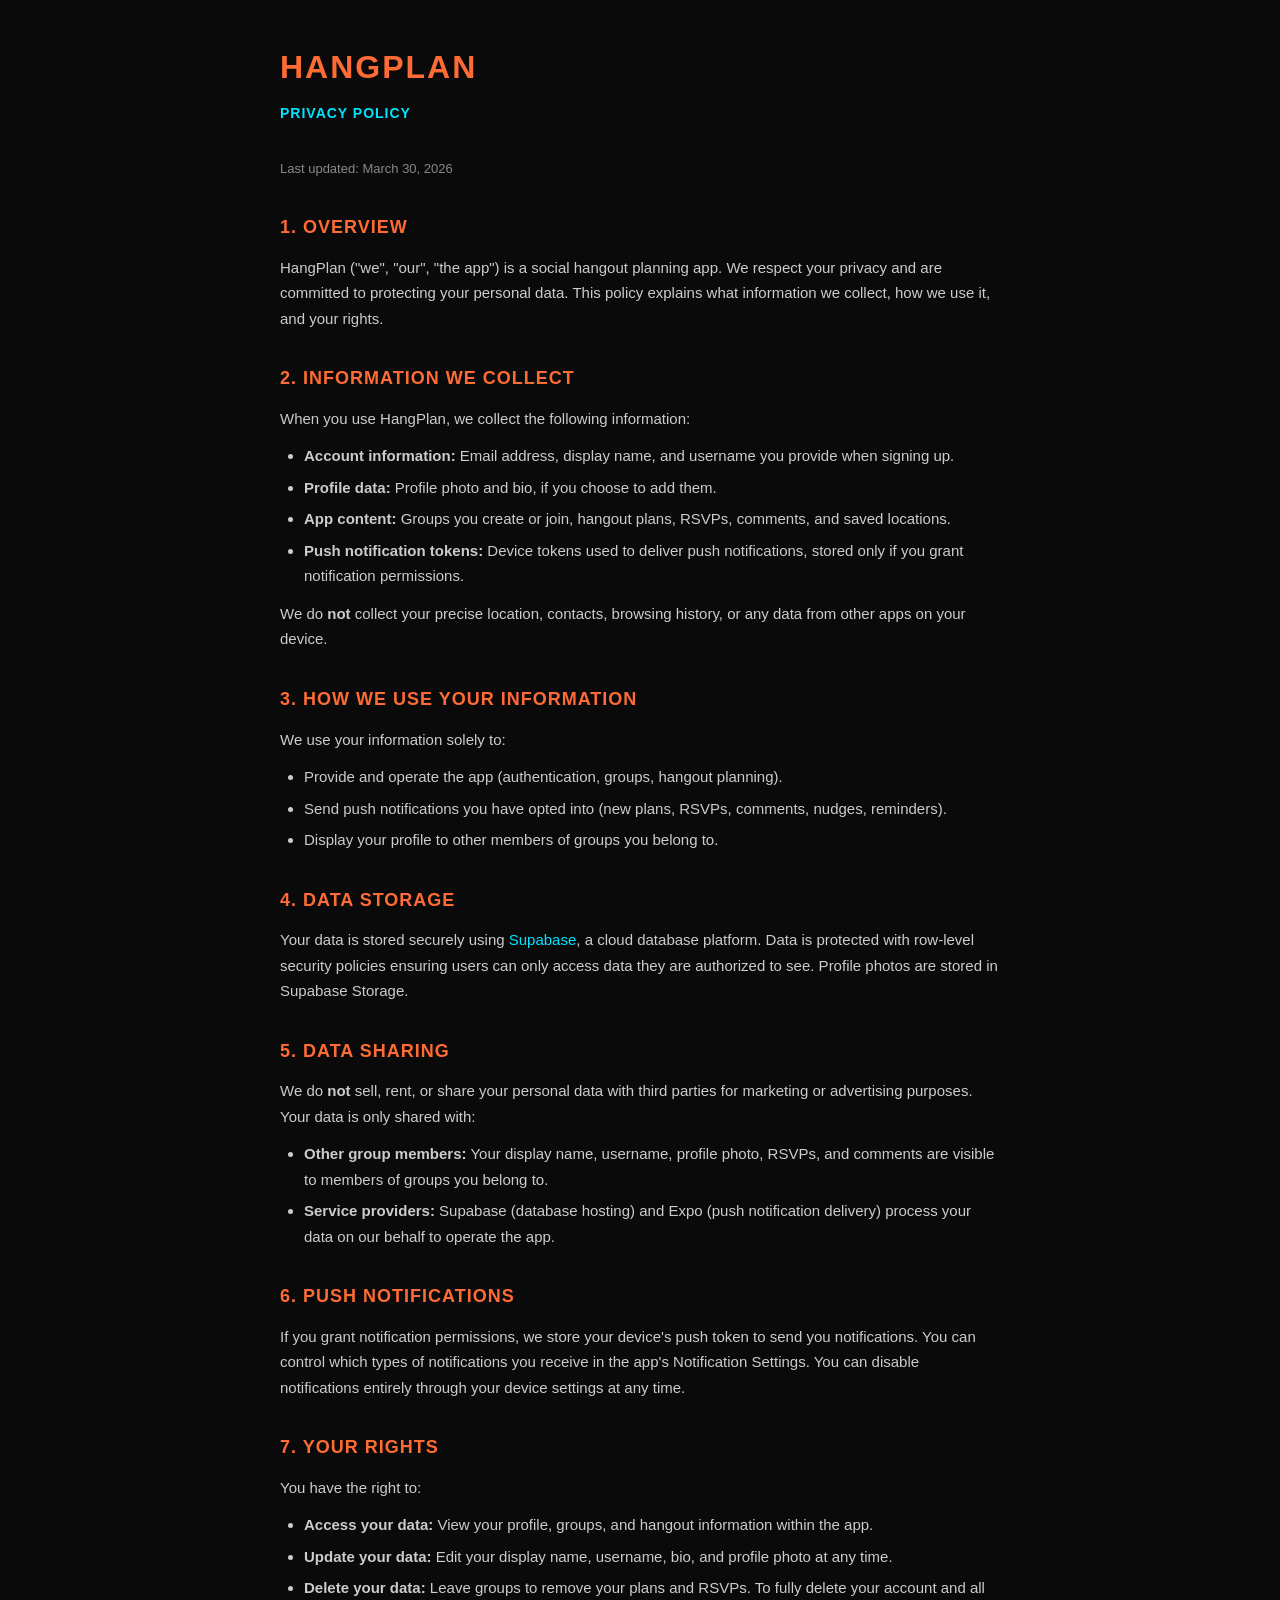
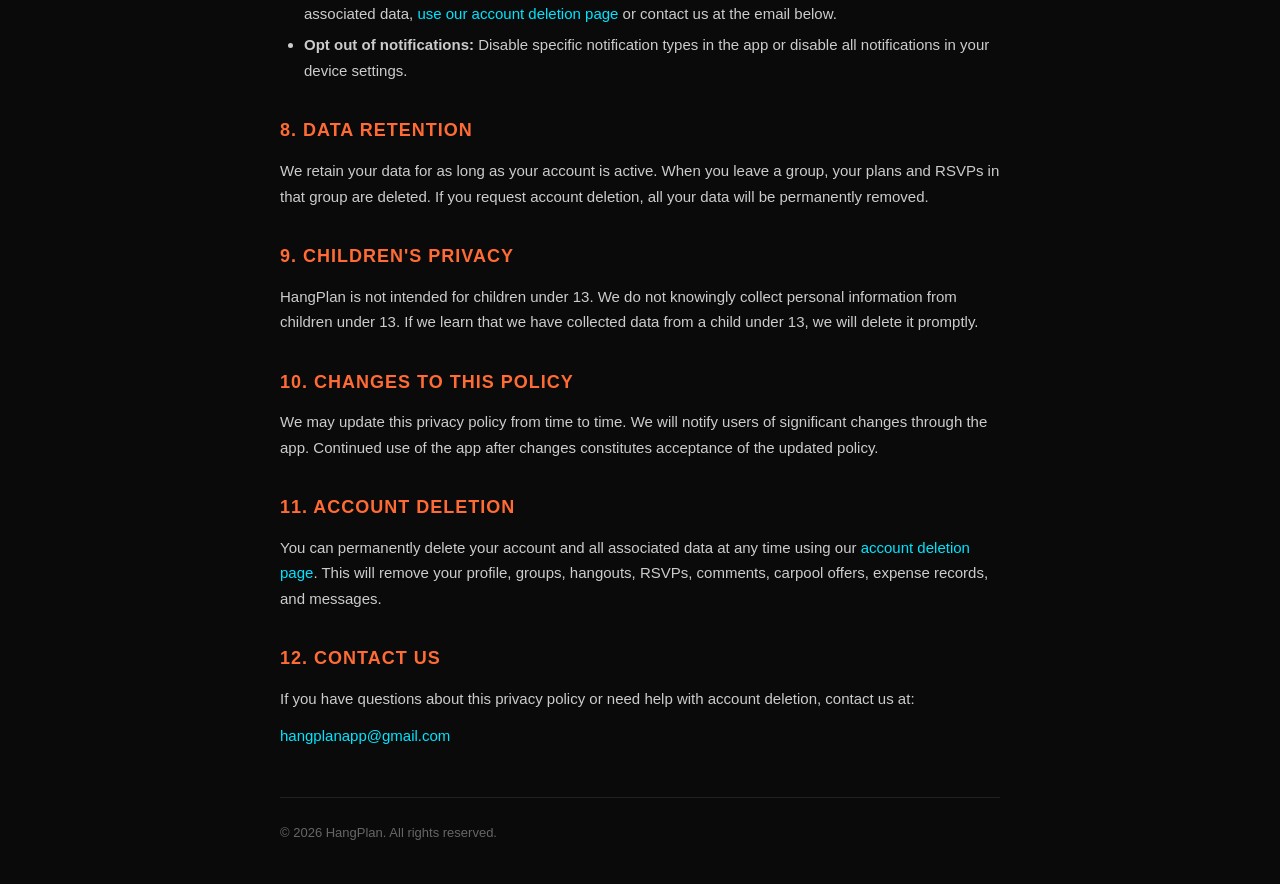
==== index.html @ 51c5edaa "Update account deletion links in privacy policy" ====
<!DOCTYPE html>
<html lang="en">
<head>
  <meta charset="UTF-8">
  <meta name="viewport" content="width=device-width, initial-scale=1.0">
  <title>HangPlan - Privacy Policy</title>
  <style>
    * { margin: 0; padding: 0; box-sizing: border-box; }
    body {
      font-family: -apple-system, BlinkMacSystemFont, 'Segoe UI', Roboto, sans-serif;
      background: #0A0A0A;
      color: #E0E0E0;
      line-height: 1.7;
      padding: 40px 20px;
    }
    .container {
      max-width: 720px;
      margin: 0 auto;
    }
    h1 {
      font-size: 32px;
      font-weight: 900;
      color: #FF6B35;
      letter-spacing: 2px;
      margin-bottom: 8px;
    }
    .subtitle {
      color: #00E5FF;
      font-size: 14px;
      font-weight: 700;
      letter-spacing: 1px;
      margin-bottom: 32px;
    }
    .updated {
      color: #888;
      font-size: 13px;
      margin-bottom: 32px;
    }
    h2 {
      font-size: 18px;
      font-weight: 800;
      color: #FF6B35;
      letter-spacing: 1px;
      margin-top: 32px;
      margin-bottom: 12px;
    }
    p, li {
      color: #CCC;
      font-size: 15px;
      margin-bottom: 12px;
    }
    ul {
      padding-left: 24px;
      margin-bottom: 12px;
    }
    li { margin-bottom: 6px; }
    a { color: #00E5FF; text-decoration: none; }
    a:hover { text-decoration: underline; }
    .footer {
      margin-top: 48px;
      padding-top: 24px;
      border-top: 1px solid #222;
      color: #666;
      font-size: 13px;
    }
  </style>
</head>
<body>
  <div class="container">
    <h1>HANGPLAN</h1>
    <div class="subtitle">PRIVACY POLICY</div>
    <p class="updated">Last updated: March 30, 2026</p>

    <h2>1. OVERVIEW</h2>
    <p>HangPlan ("we", "our", "the app") is a social hangout planning app. We respect your privacy and are committed to protecting your personal data. This policy explains what information we collect, how we use it, and your rights.</p>

    <h2>2. INFORMATION WE COLLECT</h2>
    <p>When you use HangPlan, we collect the following information:</p>
    <ul>
      <li><strong>Account information:</strong> Email address, display name, and username you provide when signing up.</li>
      <li><strong>Profile data:</strong> Profile photo and bio, if you choose to add them.</li>
      <li><strong>App content:</strong> Groups you create or join, hangout plans, RSVPs, comments, and saved locations.</li>
      <li><strong>Push notification tokens:</strong> Device tokens used to deliver push notifications, stored only if you grant notification permissions.</li>
    </ul>
    <p>We do <strong>not</strong> collect your precise location, contacts, browsing history, or any data from other apps on your device.</p>

    <h2>3. HOW WE USE YOUR INFORMATION</h2>
    <p>We use your information solely to:</p>
    <ul>
      <li>Provide and operate the app (authentication, groups, hangout planning).</li>
      <li>Send push notifications you have opted into (new plans, RSVPs, comments, nudges, reminders).</li>
      <li>Display your profile to other members of groups you belong to.</li>
    </ul>

    <h2>4. DATA STORAGE</h2>
    <p>Your data is stored securely using <a href="https://supabase.com">Supabase</a>, a cloud database platform. Data is protected with row-level security policies ensuring users can only access data they are authorized to see. Profile photos are stored in Supabase Storage.</p>

    <h2>5. DATA SHARING</h2>
    <p>We do <strong>not</strong> sell, rent, or share your personal data with third parties for marketing or advertising purposes. Your data is only shared with:</p>
    <ul>
      <li><strong>Other group members:</strong> Your display name, username, profile photo, RSVPs, and comments are visible to members of groups you belong to.</li>
      <li><strong>Service providers:</strong> Supabase (database hosting) and Expo (push notification delivery) process your data on our behalf to operate the app.</li>
    </ul>

    <h2>6. PUSH NOTIFICATIONS</h2>
    <p>If you grant notification permissions, we store your device's push token to send you notifications. You can control which types of notifications you receive in the app's Notification Settings. You can disable notifications entirely through your device settings at any time.</p>

    <h2>7. YOUR RIGHTS</h2>
    <p>You have the right to:</p>
    <ul>
      <li><strong>Access your data:</strong> View your profile, groups, and hangout information within the app.</li>
      <li><strong>Update your data:</strong> Edit your display name, username, bio, and profile photo at any time.</li>
      <li><strong>Delete your data:</strong> Leave groups to remove your plans and RSVPs. To fully delete your account and all associated data, <a href="https://weird03.github.io/hangplan-policy/delete-account.html">use our account deletion page</a> or contact us at the email below.</li>
      <li><strong>Opt out of notifications:</strong> Disable specific notification types in the app or disable all notifications in your device settings.</li>
    </ul>

    <h2>8. DATA RETENTION</h2>
    <p>We retain your data for as long as your account is active. When you leave a group, your plans and RSVPs in that group are deleted. If you request account deletion, all your data will be permanently removed.</p>

    <h2>9. CHILDREN'S PRIVACY</h2>
    <p>HangPlan is not intended for children under 13. We do not knowingly collect personal information from children under 13. If we learn that we have collected data from a child under 13, we will delete it promptly.</p>

    <h2>10. CHANGES TO THIS POLICY</h2>
    <p>We may update this privacy policy from time to time. We will notify users of significant changes through the app. Continued use of the app after changes constitutes acceptance of the updated policy.</p>

    <h2>11. ACCOUNT DELETION</h2>
    <p>You can permanently delete your account and all associated data at any time using our <a href="https://weird03.github.io/hangplan-policy/delete-account.html">account deletion page</a>. This will remove your profile, groups, hangouts, RSVPs, comments, carpool offers, expense records, and messages.</p>

    <h2>12. CONTACT US</h2>
    <p>If you have questions about this privacy policy or need help with account deletion, contact us at:</p>
    <p><a href="mailto:hangplanapp@gmail.com">hangplanapp@gmail.com</a></p>

    <div class="footer">
      &copy; 2026 HangPlan. All rights reserved.
    </div>
  </div>
</body>
</html>
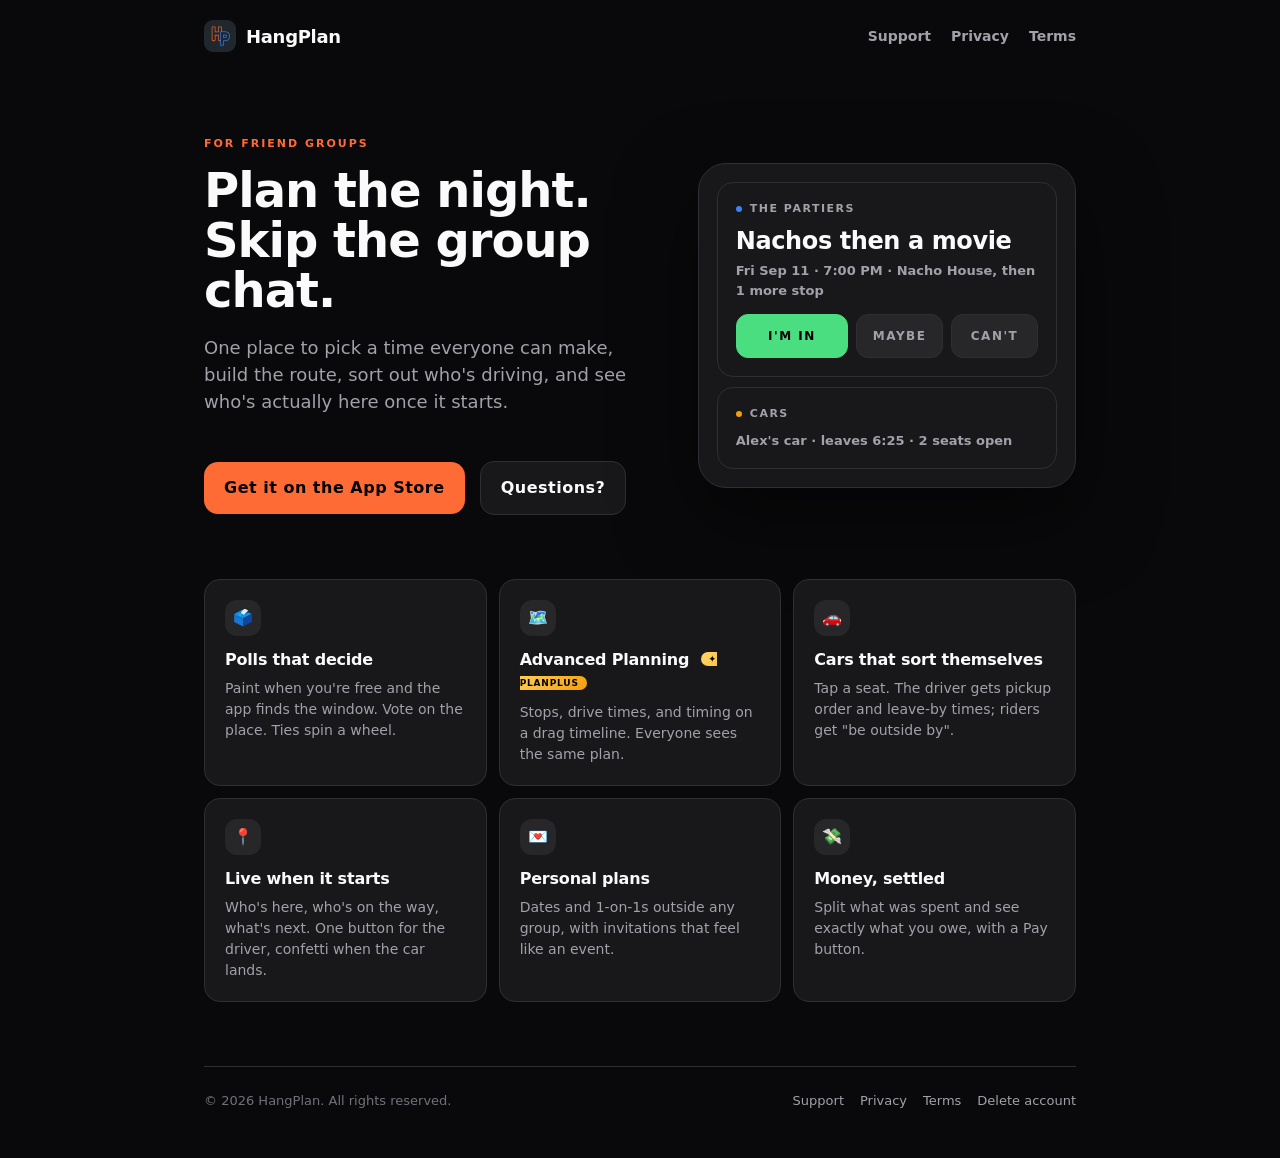
==== commit 6b9b8805: "Add HangPlan site: home, support, privacy, terms, reset-password forwarder Keeps the existing delete" ====
--- a/index.html
+++ b/index.html
@@ -1,138 +1,60 @@
-<!DOCTYPE html>
+<!doctype html>
 <html lang="en">
 <head>
-  <meta charset="UTF-8">
-  <meta name="viewport" content="width=device-width, initial-scale=1.0">
-  <title>HangPlan - Privacy Policy</title>
-  <style>
-    * { margin: 0; padding: 0; box-sizing: border-box; }
-    body {
-      font-family: -apple-system, BlinkMacSystemFont, 'Segoe UI', Roboto, sans-serif;
-      background: #0A0A0A;
-      color: #E0E0E0;
-      line-height: 1.7;
-      padding: 40px 20px;
-    }
-    .container {
-      max-width: 720px;
-      margin: 0 auto;
-    }
-    h1 {
-      font-size: 32px;
-      font-weight: 900;
-      color: #FF6B35;
-      letter-spacing: 2px;
-      margin-bottom: 8px;
-    }
-    .subtitle {
-      color: #00E5FF;
-      font-size: 14px;
-      font-weight: 700;
-      letter-spacing: 1px;
-      margin-bottom: 32px;
-    }
-    .updated {
-      color: #888;
-      font-size: 13px;
-      margin-bottom: 32px;
-    }
-    h2 {
-      font-size: 18px;
-      font-weight: 800;
-      color: #FF6B35;
-      letter-spacing: 1px;
-      margin-top: 32px;
-      margin-bottom: 12px;
-    }
-    p, li {
-      color: #CCC;
-      font-size: 15px;
-      margin-bottom: 12px;
-    }
-    ul {
-      padding-left: 24px;
-      margin-bottom: 12px;
-    }
-    li { margin-bottom: 6px; }
-    a { color: #00E5FF; text-decoration: none; }
-    a:hover { text-decoration: underline; }
-    .footer {
-      margin-top: 48px;
-      padding-top: 24px;
-      border-top: 1px solid #222;
-      color: #666;
-      font-size: 13px;
-    }
-  </style>
+  <meta charset="utf-8">
+  <meta name="viewport" content="width=device-width, initial-scale=1">
+  <title>HangPlan — Plan the night with your people</title>
+  <meta name="description" content="HangPlan is the group planning app: polls that find a time, routes with drive times, carpools that sort themselves, and a live screen for the night itself.">
+  <link rel="icon" href="favicon.png">
+  <link rel="stylesheet" href="styles.css">
 </head>
 <body>
-  <div class="container">
-    <h1>HANGPLAN</h1>
-    <div class="subtitle">PRIVACY POLICY</div>
-    <p class="updated">Last updated: March 30, 2026</p>
+  <div class="wrap">
+    <header class="nav">
+      <a class="brand" href="index.html"><img src="icon.png" alt="">HangPlan</a>
+      <nav class="links">
+        <a href="support.html">Support</a>
+        <a href="privacy.html">Privacy</a>
+        <a href="terms.html">Terms</a>
+      </nav>
+    </header>
 
-    <h2>1. OVERVIEW</h2>
-    <p>HangPlan ("we", "our", "the app") is a social hangout planning app. We respect your privacy and are committed to protecting your personal data. This policy explains what information we collect, how we use it, and your rights.</p>
+    <section class="hero">
+      <div>
+        <div class="eyebrow">FOR FRIEND GROUPS</div>
+        <h1>Plan the night.<br>Skip the group chat.</h1>
+        <p class="lead">One place to pick a time everyone can make, build the route, sort out who's driving, and see who's actually here once it starts.</p>
+        <a class="cta" href="#" id="store-link">Get it on the App Store</a>
+        <a class="cta secondary" href="support.html">Questions?</a>
+      </div>
+      <div class="phone" aria-hidden="true">
+        <div class="card">
+          <div class="label"><span class="dot"></span>THE PARTIERS</div>
+          <div class="big">Nachos then a movie</div>
+          <div class="sub">Fri Sep 11 · 7:00 PM · Nacho House, then 1 more stop</div>
+          <div class="rsvp"><span class="in">I'M IN</span><span>MAYBE</span><span>CAN'T</span></div>
+        </div>
+        <div class="card">
+          <div class="label"><span class="dot" style="background: var(--amber)"></span>CARS</div>
+          <div class="sub" style="margin-top:8px">Alex's car · leaves 6:25 · 2 seats open</div>
+        </div>
+      </div>
+    </section>
 
-    <h2>2. INFORMATION WE COLLECT</h2>
-    <p>When you use HangPlan, we collect the following information:</p>
-    <ul>
-      <li><strong>Account information:</strong> Email address, display name, and username you provide when signing up.</li>
-      <li><strong>Profile data:</strong> Profile photo and bio, if you choose to add them.</li>
-      <li><strong>App content:</strong> Groups you create or join, hangout plans, RSVPs, comments, and saved locations.</li>
-      <li><strong>Push notification tokens:</strong> Device tokens used to deliver push notifications, stored only if you grant notification permissions.</li>
-    </ul>
-    <p>We do <strong>not</strong> collect your precise location, contacts, browsing history, or any data from other apps on your device.</p>
+    <section class="features">
+      <div class="feature"><div class="ic">🗳️</div><h3>Polls that decide</h3><p>Paint when you're free and the app finds the window. Vote on the place. Ties spin a wheel.</p></div>
+      <div class="feature"><div class="ic">🗺️</div><h3>Advanced Planning <span class="gold">✦ PLANPLUS</span></h3><p>Stops, drive times, and timing on a drag timeline. Everyone sees the same plan.</p></div>
+      <div class="feature"><div class="ic">🚗</div><h3>Cars that sort themselves</h3><p>Tap a seat. The driver gets pickup order and leave-by times; riders get "be outside by".</p></div>
+      <div class="feature"><div class="ic">📍</div><h3>Live when it starts</h3><p>Who's here, who's on the way, what's next. One button for the driver, confetti when the car lands.</p></div>
+      <div class="feature"><div class="ic">💌</div><h3>Personal plans</h3><p>Dates and 1-on-1s outside any group, with invitations that feel like an event.</p></div>
+      <div class="feature"><div class="ic">💸</div><h3>Money, settled</h3><p>Split what was spent and see exactly what you owe, with a Pay button.</p></div>
+    </section>
 
-    <h2>3. HOW WE USE YOUR INFORMATION</h2>
-    <p>We use your information solely to:</p>
-    <ul>
-      <li>Provide and operate the app (authentication, groups, hangout planning).</li>
-      <li>Send push notifications you have opted into (new plans, RSVPs, comments, nudges, reminders).</li>
-      <li>Display your profile to other members of groups you belong to.</li>
-    </ul>
-
-    <h2>4. DATA STORAGE</h2>
-    <p>Your data is stored securely using <a href="https://supabase.com">Supabase</a>, a cloud database platform. Data is protected with row-level security policies ensuring users can only access data they are authorized to see. Profile photos are stored in Supabase Storage.</p>
-
-    <h2>5. DATA SHARING</h2>
-    <p>We do <strong>not</strong> sell, rent, or share your personal data with third parties for marketing or advertising purposes. Your data is only shared with:</p>
-    <ul>
-      <li><strong>Other group members:</strong> Your display name, username, profile photo, RSVPs, and comments are visible to members of groups you belong to.</li>
-      <li><strong>Service providers:</strong> Supabase (database hosting) and Expo (push notification delivery) process your data on our behalf to operate the app.</li>
-    </ul>
-
-    <h2>6. PUSH NOTIFICATIONS</h2>
-    <p>If you grant notification permissions, we store your device's push token to send you notifications. You can control which types of notifications you receive in the app's Notification Settings. You can disable notifications entirely through your device settings at any time.</p>
-
-    <h2>7. YOUR RIGHTS</h2>
-    <p>You have the right to:</p>
-    <ul>
-      <li><strong>Access your data:</strong> View your profile, groups, and hangout information within the app.</li>
-      <li><strong>Update your data:</strong> Edit your display name, username, bio, and profile photo at any time.</li>
-      <li><strong>Delete your data:</strong> Leave groups to remove your plans and RSVPs. To fully delete your account and all associated data, <a href="https://weird03.github.io/hangplan-policy/delete-account.html">use our account deletion page</a> or contact us at the email below.</li>
-      <li><strong>Opt out of notifications:</strong> Disable specific notification types in the app or disable all notifications in your device settings.</li>
-    </ul>
-
-    <h2>8. DATA RETENTION</h2>
-    <p>We retain your data for as long as your account is active. When you leave a group, your plans and RSVPs in that group are deleted. If you request account deletion, all your data will be permanently removed.</p>
-
-    <h2>9. CHILDREN'S PRIVACY</h2>
-    <p>HangPlan is not intended for children under 13. We do not knowingly collect personal information from children under 13. If we learn that we have collected data from a child under 13, we will delete it promptly.</p>
-
-    <h2>10. CHANGES TO THIS POLICY</h2>
-    <p>We may update this privacy policy from time to time. We will notify users of significant changes through the app. Continued use of the app after changes constitutes acceptance of the updated policy.</p>
-
-    <h2>11. ACCOUNT DELETION</h2>
-    <p>You can permanently delete your account and all associated data at any time using our <a href="https://weird03.github.io/hangplan-policy/delete-account.html">account deletion page</a>. This will remove your profile, groups, hangouts, RSVPs, comments, carpool offers, expense records, and messages.</p>
-
-    <h2>12. CONTACT US</h2>
-    <p>If you have questions about this privacy policy or need help with account deletion, contact us at:</p>
-    <p><a href="mailto:hangplanapp@gmail.com">hangplanapp@gmail.com</a></p>
-
-    <div class="footer">
-      &copy; 2026 HangPlan. All rights reserved.
-    </div>
+    <footer>
+      <div>© <span id="y"></span> HangPlan. All rights reserved.</div>
+      <nav><a href="support.html">Support</a><a href="privacy.html">Privacy</a><a href="terms.html">Terms</a><a href="delete-account.html">Delete account</a></nav>
+    </footer>
   </div>
+  <script>document.getElementById('y').textContent = new Date().getFullYear();</script>
 </body>
 </html>
--- a/styles.css
+++ b/styles.css
@@ -0,0 +1,69 @@
+/* HangPlan site — same palette as the app */
+:root {
+  --bg: #09090B; --surface: #18181B; --surface-light: #27272A; --border: #2E2E35;
+  --text: #FAFAFA; --text-2: #A1A1AA; --muted: #71717A;
+  --primary: #FF6B35; --going: #4ADE80; --neon: #3B82F6; --amber: #F59E0B; --accent: #FFD666;
+}
+* { box-sizing: border-box; }
+html, body { margin: 0; background: var(--bg); color: var(--text); font-family: -apple-system, "SF Pro Text", system-ui, "Segoe UI", Roboto, "Helvetica Neue", sans-serif; -webkit-font-smoothing: antialiased; line-height: 1.5; }
+a { color: var(--primary); text-decoration: none; } a:hover { color: #FF8F65; }
+.wrap { max-width: 920px; margin: 0 auto; padding: 0 24px; }
+header.nav { display: flex; align-items: center; justify-content: space-between; padding: 20px 0; }
+.brand { display: flex; align-items: center; gap: 10px; color: var(--text); font-weight: 800; letter-spacing: -0.3px; font-size: 18px; }
+.brand img { width: 32px; height: 32px; border-radius: 9px; }
+nav.links { display: flex; gap: 20px; font-size: 14px; font-weight: 600; }
+nav.links a { color: var(--text-2); } nav.links a:hover { color: var(--text); }
+
+.hero { padding: 64px 0 40px; display: grid; grid-template-columns: 1.2fr 1fr; gap: 40px; align-items: center; }
+.eyebrow { font-size: 11px; font-weight: 900; letter-spacing: 2px; color: var(--primary); }
+h1 { font-size: 48px; line-height: 1.05; letter-spacing: -1px; margin: 12px 0 16px; font-weight: 800; }
+.lead { font-size: 18px; color: var(--text-2); font-weight: 500; max-width: 520px; }
+.cta { display: inline-flex; align-items: center; gap: 10px; margin-top: 28px; background: var(--primary); color: #000; font-weight: 900; letter-spacing: 0.5px; padding: 14px 20px; border-radius: 14px; }
+.cta:hover { color: #000; background: #FF8F65; }
+.cta.secondary { background: var(--surface); color: var(--text); border: 1px solid var(--border); margin-left: 10px; }
+.cta.secondary:hover { background: var(--surface-light); color: var(--text); }
+.phone { background: var(--surface); border: 1px solid var(--border); border-radius: 28px; padding: 18px; box-shadow: 0 30px 80px rgba(0,0,0,0.5); }
+.card { background: var(--surface); border: 1px solid var(--border); border-radius: 16px; padding: 18px; }
+.card + .card { margin-top: 10px; }
+.card .label { font-size: 11px; font-weight: 800; letter-spacing: 1.5px; color: var(--text-2); display: flex; align-items: center; gap: 8px; }
+.dot { width: 6px; height: 6px; border-radius: 3px; background: var(--neon); display: inline-block; }
+.card .big { font-size: 24px; font-weight: 800; margin-top: 6px; letter-spacing: -0.4px; }
+.card .sub { font-size: 13px; color: var(--text-2); font-weight: 600; margin-top: 2px; }
+.rsvp { display: flex; gap: 8px; margin-top: 14px; }
+.rsvp span { flex: 1; text-align: center; padding: 12px 0; border-radius: 12px; background: var(--surface-light); border: 1px solid var(--border); font-size: 12px; font-weight: 900; letter-spacing: 1.5px; color: var(--text-2); }
+.rsvp span.in { background: var(--going); color: #000; border-color: var(--going); flex: 1.3; }
+
+.features { display: grid; grid-template-columns: repeat(3, minmax(0, 1fr)); gap: 12px; padding: 24px 0 64px; }
+.feature { background: var(--surface); border: 1px solid var(--border); border-radius: 16px; padding: 20px; }
+.feature .ic { width: 36px; height: 36px; border-radius: 12px; display: grid; place-items: center; background: var(--surface-light); margin-bottom: 12px; }
+.feature h3 { margin: 0 0 6px; font-size: 16px; letter-spacing: -0.2px; }
+.feature p { margin: 0; color: var(--text-2); font-size: 14px; font-weight: 500; }
+.gold { background: linear-gradient(135deg, var(--accent), var(--amber)); color: #000; font-size: 9px; font-weight: 900; letter-spacing: 0.8px; padding: 2px 8px; border-radius: 999px; vertical-align: middle; margin-left: 6px; }
+
+footer { border-top: 1px solid var(--border); padding: 24px 0 48px; color: var(--muted); font-size: 13px; display: flex; flex-wrap: wrap; gap: 16px; justify-content: space-between; }
+footer nav { display: flex; gap: 16px; } footer nav a { color: var(--text-2); }
+
+/* Documents */
+.doc { max-width: 720px; margin: 0 auto; padding: 32px 24px 80px; }
+.doc h1 { font-size: 36px; margin-bottom: 4px; }
+.doc .updated { color: var(--muted); font-size: 13px; font-weight: 600; margin-bottom: 32px; }
+.doc h2 { font-size: 20px; margin: 32px 0 8px; letter-spacing: -0.2px; }
+.doc p, .doc li { color: var(--text-2); font-size: 16px; }
+.doc ul { padding-left: 20px; }
+.notice { background: rgba(245,158,11,0.10); border: 1px solid rgba(245,158,11,0.35); color: var(--amber); border-radius: 12px; padding: 12px 14px; font-weight: 700; font-size: 14px; }
+
+/* Reset page */
+.center { min-height: 80vh; display: grid; place-items: center; text-align: center; padding: 24px; }
+.center .box { max-width: 420px; }
+.center .box img { width: 72px; height: 72px; border-radius: 20px; margin-bottom: 16px; }
+.center h1 { font-size: 30px; }
+.center p { color: var(--text-2); }
+.spinner { width: 22px; height: 22px; border: 3px solid var(--border); border-top-color: var(--primary); border-radius: 50%; animation: spin 0.9s linear infinite; margin: 16px auto; }
+@keyframes spin { to { transform: rotate(360deg); } }
+
+@media (max-width: 720px) {
+  .hero { grid-template-columns: 1fr; padding-top: 32px; }
+  h1 { font-size: 38px; }
+  .features { grid-template-columns: 1fr; }
+  .phone { display: none; }
+}
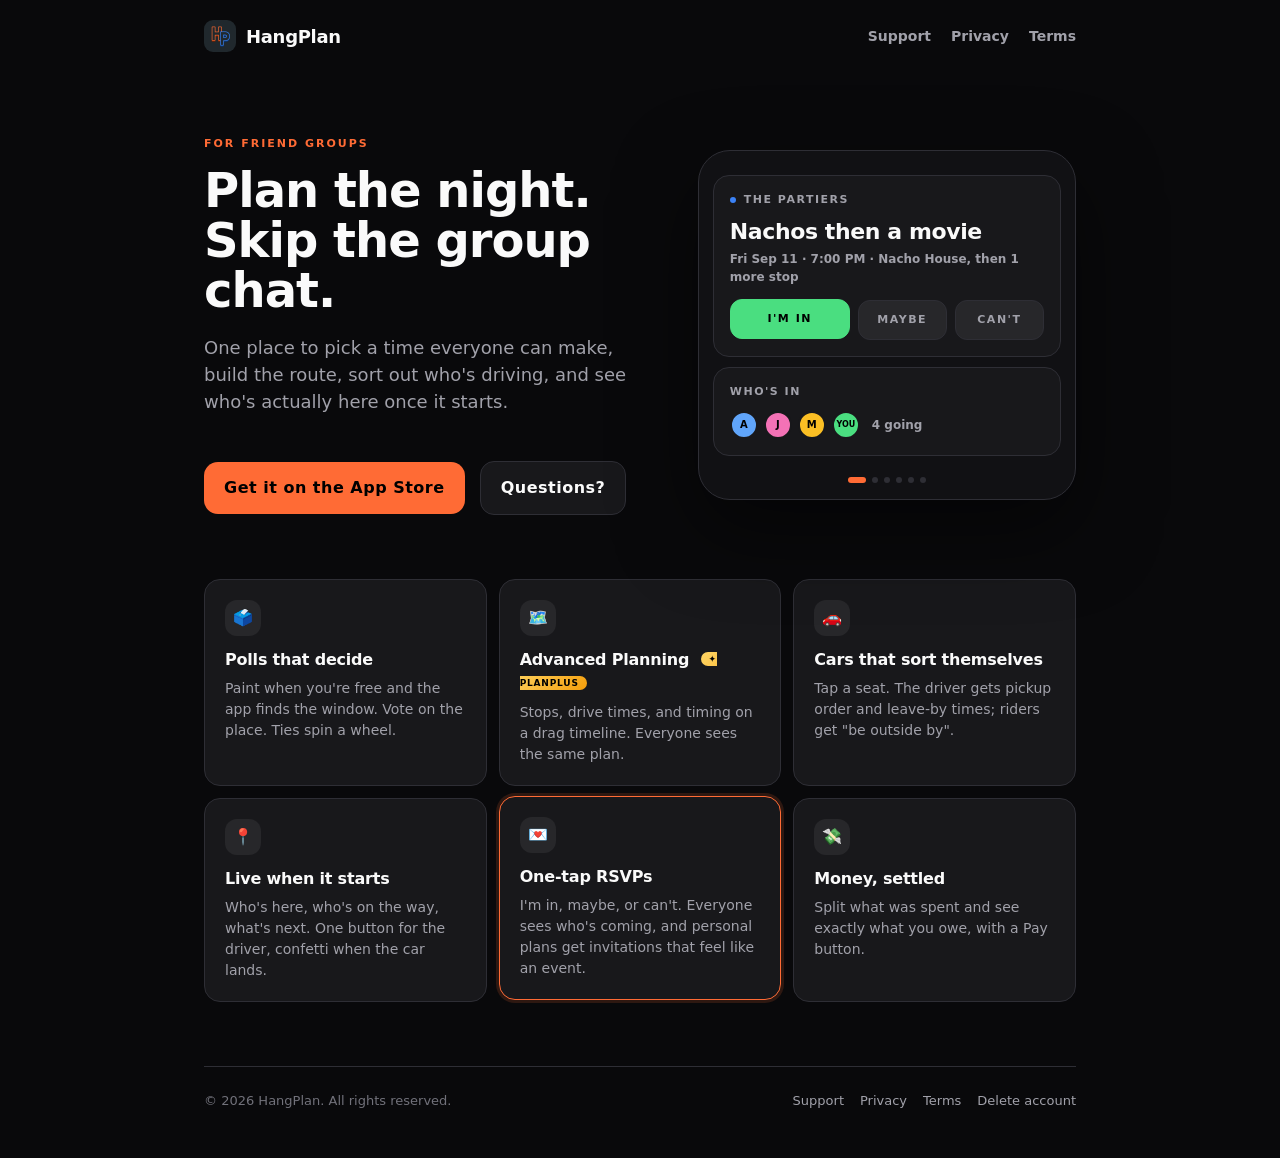
==== commit 9410fa1a: "Animate the homepage phone: RSVP taps and a six-scene feature loop Co-Authored-By: Claude Fable 5.1 " ====
--- a/index.html
+++ b/index.html
@@ -27,27 +27,108 @@
         <a class="cta" href="#" id="store-link">Get it on the App Store</a>
         <a class="cta secondary" href="support.html">Questions?</a>
       </div>
-      <div class="phone" aria-hidden="true">
-        <div class="card">
-          <div class="label"><span class="dot"></span>THE PARTIERS</div>
-          <div class="big">Nachos then a movie</div>
-          <div class="sub">Fri Sep 11 · 7:00 PM · Nacho House, then 1 more stop</div>
-          <div class="rsvp"><span class="in">I'M IN</span><span>MAYBE</span><span>CAN'T</span></div>
+      <div class="phone" id="demo" aria-hidden="true">
+        <div class="screen">
+
+          <!-- 1. RSVP -->
+          <div class="scene" data-scene="rsvp">
+            <div class="card">
+              <div class="label"><span class="dot"></span>THE PARTIERS</div>
+              <div class="big">Nachos then a movie</div>
+              <div class="sub">Fri Sep 11 · 7:00 PM · Nacho House, then 1 more stop</div>
+              <div class="rsvp">
+                <span class="opt" data-k="in">I'M IN</span>
+                <span class="opt" data-k="maybe">MAYBE</span>
+                <span class="opt" data-k="no">CAN'T</span>
+                <div class="tap"></div>
+              </div>
+            </div>
+            <div class="card faces">
+              <div class="label">WHO'S IN</div>
+              <div class="row">
+                <span class="face f1">A</span><span class="face f2">J</span><span class="face f3">M</span><span class="face f4 you">YOU</span>
+                <span class="count"></span>
+              </div>
+            </div>
+          </div>
+
+          <!-- 2. Poll grid -->
+          <div class="scene" data-scene="poll">
+            <div class="card">
+              <div class="label"><span class="dot" style="background:var(--going)"></span>WHEN ARE YOU FREE?</div>
+              <div class="grid">
+                <div class="gh"></div><div class="gh">THU</div><div class="gh">FRI</div><div class="gh">SAT</div><div class="gh">SUN</div>
+              </div>
+              <div class="best"><span class="pill">BEST WINDOW</span> Fri 7–9 PM · everyone free</div>
+            </div>
+          </div>
+
+          <!-- 3. Advanced planning timeline -->
+          <div class="scene" data-scene="plan">
+            <div class="card">
+              <div class="label"><span class="dot" style="background:var(--accent)"></span>THE PLAN <span class="gold">✦ PLANPLUS</span></div>
+              <div class="tl">
+                <div class="stop st1"><div class="t">7:00</div><div class="bar"></div><div><div class="name">Nacho House</div><div class="sub">1 hr · meet here</div></div></div>
+                <div class="drive d1"><div class="t"></div><div class="bar"></div><div class="sub">🚗 12 min drive</div></div>
+                <div class="stop st2"><div class="t">8:15</div><div class="bar"></div><div><div class="name">Movie</div><div class="sub">2 hr 10 · tickets bought</div></div></div>
+                <div class="drive d2"><div class="t"></div><div class="bar"></div><div class="sub">🚗 6 min drive</div></div>
+                <div class="stop st3"><div class="t">10:30</div><div class="bar"></div><div><div class="name">Ice cream</div><div class="sub">30 min · optional</div></div></div>
+              </div>
+            </div>
+          </div>
+
+          <!-- 4. Cars -->
+          <div class="scene" data-scene="cars">
+            <div class="card">
+              <div class="label"><span class="dot" style="background:var(--amber)"></span>CARS</div>
+              <div class="car">
+                <div class="drv"><span class="face f1">A</span><div><div class="name">Alex's car</div><div class="sub">Leaves 6:25 · picks you up 6:40</div></div></div>
+                <div class="seats"><span class="seat s1"></span><span class="seat s2"></span><span class="seat s3"></span><span class="seat s4"></span></div>
+              </div>
+              <div class="car">
+                <div class="drv"><span class="face f3">M</span><div><div class="name">Morgan's car</div><div class="sub">Leaves 6:35</div></div></div>
+                <div class="seats"><span class="seat s5"></span><span class="seat s6"></span><span class="seat"></span></div>
+              </div>
+              <div class="note">Everyone drives themselves unless they grab a seat.</div>
+            </div>
+          </div>
+
+          <!-- 5. Live -->
+          <div class="scene" data-scene="live">
+            <div class="card live">
+              <div class="label"><span class="dot pulse" style="background:var(--going)"></span>HAPPENING NOW</div>
+              <div class="big">Nacho House</div>
+              <div class="status"><span class="st omw">ON THE WAY · 6 min</span><span class="st here">WE'RE HERE 🎉</span></div>
+              <div class="row">
+                <span class="face f1 here">A</span><span class="face f2 here">J</span><span class="face f3 here">M</span><span class="face f4 you here">YOU</span>
+              </div>
+              <div class="next"><span class="pill blue">NEXT</span> Movie · 9:15 · 4 min drive</div>
+            </div>
+            <div class="confetti"></div>
+          </div>
+
+          <!-- 6. Money -->
+          <div class="scene" data-scene="money">
+            <div class="card">
+              <div class="label"><span class="dot" style="background:var(--going)"></span>MONEY</div>
+              <div class="exp e1"><span class="face f1">A</span><div class="grow"><div class="name">Nachos</div><div class="sub">Alex paid · split 4 ways</div></div><div class="amt">$48</div></div>
+              <div class="exp e2"><span class="face f2">J</span><div class="grow"><div class="name">Movie tickets</div><div class="sub">Jordan paid · split 4 ways</div></div><div class="amt">$56</div></div>
+              <div class="owe"><div><div class="sub">YOU OWE</div><div class="big owe-amt">$26</div></div><button class="pay" type="button"><span class="p1">PAY</span><span class="p2">PAID ✓</span></button></div>
+            </div>
+          </div>
+
         </div>
-        <div class="card">
-          <div class="label"><span class="dot" style="background: var(--amber)"></span>CARS</div>
-          <div class="sub" style="margin-top:8px">Alex's car · leaves 6:25 · 2 seats open</div>
-        </div>
+        <div class="dots"><i data-scene="rsvp"></i><i data-scene="poll"></i><i data-scene="plan"></i><i data-scene="cars"></i><i data-scene="live"></i><i data-scene="money"></i></div>
       </div>
     </section>
 
     <section class="features">
-      <div class="feature"><div class="ic">🗳️</div><h3>Polls that decide</h3><p>Paint when you're free and the app finds the window. Vote on the place. Ties spin a wheel.</p></div>
-      <div class="feature"><div class="ic">🗺️</div><h3>Advanced Planning <span class="gold">✦ PLANPLUS</span></h3><p>Stops, drive times, and timing on a drag timeline. Everyone sees the same plan.</p></div>
-      <div class="feature"><div class="ic">🚗</div><h3>Cars that sort themselves</h3><p>Tap a seat. The driver gets pickup order and leave-by times; riders get "be outside by".</p></div>
-      <div class="feature"><div class="ic">📍</div><h3>Live when it starts</h3><p>Who's here, who's on the way, what's next. One button for the driver, confetti when the car lands.</p></div>
-      <div class="feature"><div class="ic">💌</div><h3>Personal plans</h3><p>Dates and 1-on-1s outside any group, with invitations that feel like an event.</p></div>
-      <div class="feature"><div class="ic">💸</div><h3>Money, settled</h3><p>Split what was spent and see exactly what you owe, with a Pay button.</p></div>
+      <div class="feature" data-feature="poll"><div class="ic">🗳️</div><h3>Polls that decide</h3><p>Paint when you're free and the app finds the window. Vote on the place. Ties spin a wheel.</p></div>
+      <div class="feature" data-feature="plan"><div class="ic">🗺️</div><h3>Advanced Planning <span class="gold">✦ PLANPLUS</span></h3><p>Stops, drive times, and timing on a drag timeline. Everyone sees the same plan.</p></div>
+      <div class="feature" data-feature="cars"><div class="ic">🚗</div><h3>Cars that sort themselves</h3><p>Tap a seat. The driver gets pickup order and leave-by times; riders get "be outside by".</p></div>
+      <div class="feature" data-feature="live"><div class="ic">📍</div><h3>Live when it starts</h3><p>Who's here, who's on the way, what's next. One button for the driver, confetti when the car lands.</p></div>
+      <div class="feature" data-feature="rsvp"><div class="ic">💌</div><h3>One-tap RSVPs</h3><p>I'm in, maybe, or can't. Everyone sees who's coming, and personal plans get invitations that feel like an event.</p></div>
+      <div class="feature" data-feature="money"><div class="ic">💸</div><h3>Money, settled</h3><p>Split what was spent and see exactly what you owe, with a Pay button.</p></div>
     </section>
 
     <footer>
@@ -56,5 +137,6 @@
     </footer>
   </div>
   <script>document.getElementById('y').textContent = new Date().getFullYear();</script>
+  <script src="demo.js"></script>
 </body>
 </html>
--- a/styles.css
+++ b/styles.css
@@ -22,19 +22,115 @@
 .cta:hover { color: #000; background: #FF8F65; }
 .cta.secondary { background: var(--surface); color: var(--text); border: 1px solid var(--border); margin-left: 10px; }
 .cta.secondary:hover { background: var(--surface-light); color: var(--text); }
-.phone { background: var(--surface); border: 1px solid var(--border); border-radius: 28px; padding: 18px; box-shadow: 0 30px 80px rgba(0,0,0,0.5); }
-.card { background: var(--surface); border: 1px solid var(--border); border-radius: 16px; padding: 18px; }
+.phone { background: #111114; border: 1px solid var(--border); border-radius: 32px; padding: 14px; box-shadow: 0 30px 80px rgba(0,0,0,0.5); position: relative; }
+.phone .screen { position: relative; height: 300px; overflow: hidden; border-radius: 20px; }
+.scene { position: absolute; inset: 0; display: flex; flex-direction: column; justify-content: center; opacity: 0; transform: translateY(12px) scale(0.98); transition: opacity .45s ease, transform .45s ease; pointer-events: none; }
+.scene.on { opacity: 1; transform: none; }
+.card { background: var(--surface); border: 1px solid var(--border); border-radius: 16px; padding: 16px; }
 .card + .card { margin-top: 10px; }
 .card .label { font-size: 11px; font-weight: 800; letter-spacing: 1.5px; color: var(--text-2); display: flex; align-items: center; gap: 8px; }
 .dot { width: 6px; height: 6px; border-radius: 3px; background: var(--neon); display: inline-block; }
-.card .big { font-size: 24px; font-weight: 800; margin-top: 6px; letter-spacing: -0.4px; }
-.card .sub { font-size: 13px; color: var(--text-2); font-weight: 600; margin-top: 2px; }
-.rsvp { display: flex; gap: 8px; margin-top: 14px; }
-.rsvp span { flex: 1; text-align: center; padding: 12px 0; border-radius: 12px; background: var(--surface-light); border: 1px solid var(--border); font-size: 12px; font-weight: 900; letter-spacing: 1.5px; color: var(--text-2); }
-.rsvp span.in { background: var(--going); color: #000; border-color: var(--going); flex: 1.3; }
+.dot.pulse { animation: pulse 1.2s ease-in-out infinite; }
+@keyframes pulse { 0%,100% { box-shadow: 0 0 0 0 rgba(74,222,128,.6); } 50% { box-shadow: 0 0 0 6px rgba(74,222,128,0); } }
+.card .big { font-size: 22px; font-weight: 800; margin-top: 6px; letter-spacing: -0.4px; }
+.card .sub { font-size: 12px; color: var(--text-2); font-weight: 600; margin-top: 2px; }
+.pill { display: inline-block; font-size: 9px; font-weight: 900; letter-spacing: 1px; padding: 2px 7px; border-radius: 999px; background: var(--going); color: #000; margin-right: 6px; vertical-align: middle; }
+.pill.blue { background: var(--neon); color: #fff; }
+
+/* RSVP row: buttons take turns being tapped */
+.rsvp { display: flex; gap: 8px; margin-top: 14px; position: relative; }
+.rsvp .opt { flex: 1; text-align: center; padding: 11px 0; border-radius: 12px; background: var(--surface-light); border: 1px solid var(--border); font-size: 11px; font-weight: 900; letter-spacing: 1.5px; color: var(--text-2); transition: background .25s, color .25s, border-color .25s, transform .25s, flex .35s; }
+.rsvp .opt.sel { color: #000; transform: translateY(-1px); flex: 1.35; }
+.rsvp .opt.sel[data-k="in"] { background: var(--going); border-color: var(--going); }
+.rsvp .opt.sel[data-k="maybe"] { background: var(--amber); border-color: var(--amber); }
+.rsvp .opt.sel[data-k="no"] { background: #F87171; border-color: #F87171; }
+.rsvp .tap { position: absolute; top: 50%; left: 16%; width: 26px; height: 26px; margin: -13px 0 0 -13px; border-radius: 50%; border: 2px solid #fff; opacity: 0; pointer-events: none; transition: left .4s cubic-bezier(.2,.8,.2,1); }
+.rsvp .tap.go { animation: tap .5s ease-out; }
+@keyframes tap { 0% { opacity: .9; transform: scale(.4); } 100% { opacity: 0; transform: scale(1.6); } }
+
+/* faces */
+.row { display: flex; align-items: center; gap: 6px; margin-top: 10px; }
+.face { width: 28px; height: 28px; border-radius: 50%; display: inline-grid; place-items: center; font-size: 10px; font-weight: 900; color: #000; border: 2px solid var(--surface); transform: scale(0); transition: transform .3s cubic-bezier(.3,1.4,.5,1), opacity .3s; }
+.faces.show .face, .scene[data-scene="cars"] .face, .live .face { transform: scale(1); }
+.f1 { background: #60A5FA; } .f2 { background: #F472B6; } .f3 { background: #FBBF24; } .f4.you { background: var(--going); font-size: 8px; }
+.faces .count { font-size: 12px; font-weight: 800; color: var(--text-2); margin-left: 6px; opacity: 0; transition: opacity .3s .2s; }
+.faces.show .count { opacity: 1; }
+.faces .face.maybe { background: var(--amber); } .faces .face.no { opacity: .35; }
+
+/* poll grid paints itself */
+.grid { display: grid; grid-template-columns: 34px repeat(4, 1fr); gap: 4px; margin-top: 12px; }
+.gh { font-size: 9px; font-weight: 900; letter-spacing: 1px; color: var(--muted); text-align: center; }
+.gt { font-size: 9px; font-weight: 800; color: var(--muted); align-self: center; }
+.cell { height: 18px; border-radius: 5px; background: var(--surface-light); border: 1px solid var(--border); transition: background .18s, border-color .18s, transform .18s; }
+.cell.p1 { background: rgba(74,222,128,.28); border-color: rgba(74,222,128,.4); }
+.cell.p2 { background: rgba(74,222,128,.6); border-color: rgba(74,222,128,.7); }
+.cell.p3 { background: var(--going); border-color: var(--going); transform: scale(1.06); }
+.best { margin-top: 12px; font-size: 12px; font-weight: 700; color: var(--text); opacity: 0; transform: translateY(6px); transition: opacity .35s, transform .35s; }
+.best.show { opacity: 1; transform: none; }
+
+/* cars */
+.car { display: flex; align-items: center; justify-content: space-between; gap: 10px; padding: 10px 0; border-bottom: 1px solid var(--border); }
+.car:last-of-type { border-bottom: 0; }
+.drv { display: flex; align-items: center; gap: 10px; }
+.drv .face { transform: scale(1); }
+.name { font-size: 14px; font-weight: 800; }
+.seats { display: flex; gap: 5px; }
+.seat { width: 14px; height: 18px; border-radius: 4px 4px 6px 6px; background: var(--surface-light); border: 1px solid var(--border); transition: background .25s, border-color .25s, transform .25s; }
+.seat.full { background: var(--neon); border-color: var(--neon); transform: translateY(-2px); }
+.seat.full.you { background: var(--going); border-color: var(--going); }
+.note { font-size: 11px; color: var(--muted); font-weight: 600; margin-top: 10px; }
+
+/* live */
+.status { margin-top: 10px; height: 34px; position: relative; }
+.st { position: absolute; left: 0; top: 0; font-size: 11px; font-weight: 900; letter-spacing: 1.2px; padding: 9px 12px; border-radius: 10px; transition: opacity .35s, transform .35s; }
+.st.omw { background: rgba(59,130,246,.15); color: var(--neon); border: 1px solid rgba(59,130,246,.4); }
+.st.here { background: var(--going); color: #000; opacity: 0; transform: translateY(6px); }
+.live.arrived .st.omw { opacity: 0; transform: translateY(-6px); }
+.live.arrived .st.here { opacity: 1; transform: none; }
+.live .face.here { opacity: .35; transition: opacity .3s; }
+.live.arrived .face.here { opacity: 1; }
+.next { margin-top: 12px; font-size: 12px; font-weight: 700; color: var(--text-2); }
+.confetti { position: absolute; inset: 0; pointer-events: none; overflow: hidden; }
+.confetti i { position: absolute; top: -10px; width: 7px; height: 11px; border-radius: 2px; opacity: 0; }
+.confetti.go i { animation: fall 1.6s ease-in forwards; }
+@keyframes fall { 0% { opacity: 1; transform: translateY(0) rotate(0); } 100% { opacity: 0; transform: translateY(320px) rotate(540deg); } }
+
+/* timeline */
+.tl { margin-top: 10px; }
+.tl .stop, .tl .drive { display: grid; grid-template-columns: 34px 14px 1fr; align-items: center; gap: 6px; opacity: 0; transform: translateX(-8px); transition: opacity .35s, transform .35s; }
+.tl .stop { padding: 5px 0; } .tl .drive { padding: 1px 0; }
+.tl .show { opacity: 1; transform: none; }
+.tl .t { font-size: 11px; font-weight: 800; color: var(--text-2); }
+.tl .stop .bar { width: 10px; height: 10px; border-radius: 50%; background: var(--primary); box-shadow: 0 0 0 3px rgba(255,107,53,.2); margin: 0 auto; }
+.tl .drive .bar { width: 2px; height: 16px; background: var(--border); margin: 0 auto; border-radius: 1px; }
+.tl .drive .sub { color: var(--muted); font-size: 11px; }
+
+/* money */
+.exp { display: flex; align-items: center; gap: 10px; padding: 9px 0; border-bottom: 1px solid var(--border); opacity: 0; transform: translateY(6px); transition: opacity .35s, transform .35s; }
+.exp.show { opacity: 1; transform: none; }
+.exp .face { transform: scale(1); } .exp .grow { flex: 1; }
+.amt { font-size: 15px; font-weight: 900; }
+.owe { display: flex; align-items: center; justify-content: space-between; padding-top: 12px; }
+.owe .sub { letter-spacing: 1.5px; font-size: 10px; font-weight: 900; }
+.owe .big { margin-top: 0; color: var(--primary); transition: color .3s; }
+.owe.paid .big { color: var(--going); }
+.pay { position: relative; border: 0; border-radius: 12px; padding: 11px 18px; font: inherit; font-size: 11px; font-weight: 900; letter-spacing: 1.5px; background: var(--primary); color: #000; overflow: hidden; transition: background .3s; min-width: 84px; }
+.pay span { display: block; transition: opacity .25s, transform .25s; }
+.pay .p2 { position: absolute; inset: 0; display: grid; place-items: center; opacity: 0; transform: translateY(8px); }
+.owe.paid .pay { background: var(--going); }
+.owe.paid .pay .p1 { opacity: 0; transform: translateY(-8px); }
+.owe.paid .pay .p2 { opacity: 1; transform: none; }
+
+/* dots */
+.dots { display: flex; justify-content: center; gap: 6px; padding: 12px 0 2px; }
+.dots i { width: 6px; height: 6px; border-radius: 3px; background: var(--border); transition: width .3s, background .3s; cursor: pointer; }
+.dots i.on { width: 18px; background: var(--primary); }
+.card .label .gold { margin-left: auto; }
 
 .features { display: grid; grid-template-columns: repeat(3, minmax(0, 1fr)); gap: 12px; padding: 24px 0 64px; }
-.feature { background: var(--surface); border: 1px solid var(--border); border-radius: 16px; padding: 20px; }
+.feature { background: var(--surface); border: 1px solid var(--border); border-radius: 16px; padding: 20px; transition: border-color .35s, box-shadow .35s, transform .35s; }
+.feature[data-feature] { cursor: pointer; }
+.feature.active { border-color: var(--primary); box-shadow: 0 0 0 3px rgba(255,107,53,.15); transform: translateY(-2px); }
 .feature .ic { width: 36px; height: 36px; border-radius: 12px; display: grid; place-items: center; background: var(--surface-light); margin-bottom: 12px; }
 .feature h3 { margin: 0 0 6px; font-size: 16px; letter-spacing: -0.2px; }
 .feature p { margin: 0; color: var(--text-2); font-size: 14px; font-weight: 500; }
@@ -65,5 +161,10 @@
   .hero { grid-template-columns: 1fr; padding-top: 32px; }
   h1 { font-size: 38px; }
   .features { grid-template-columns: 1fr; }
-  .phone { display: none; }
+  .phone { width: 100%; max-width: 380px; margin: 8px auto 0; }
 }
+
+@media (prefers-reduced-motion: reduce) {
+  .scene, .rsvp .opt, .cell, .seat, .st, .face, .feature { transition: none; }
+  .dot.pulse, .confetti.go i, .rsvp .tap.go { animation: none; }
+}
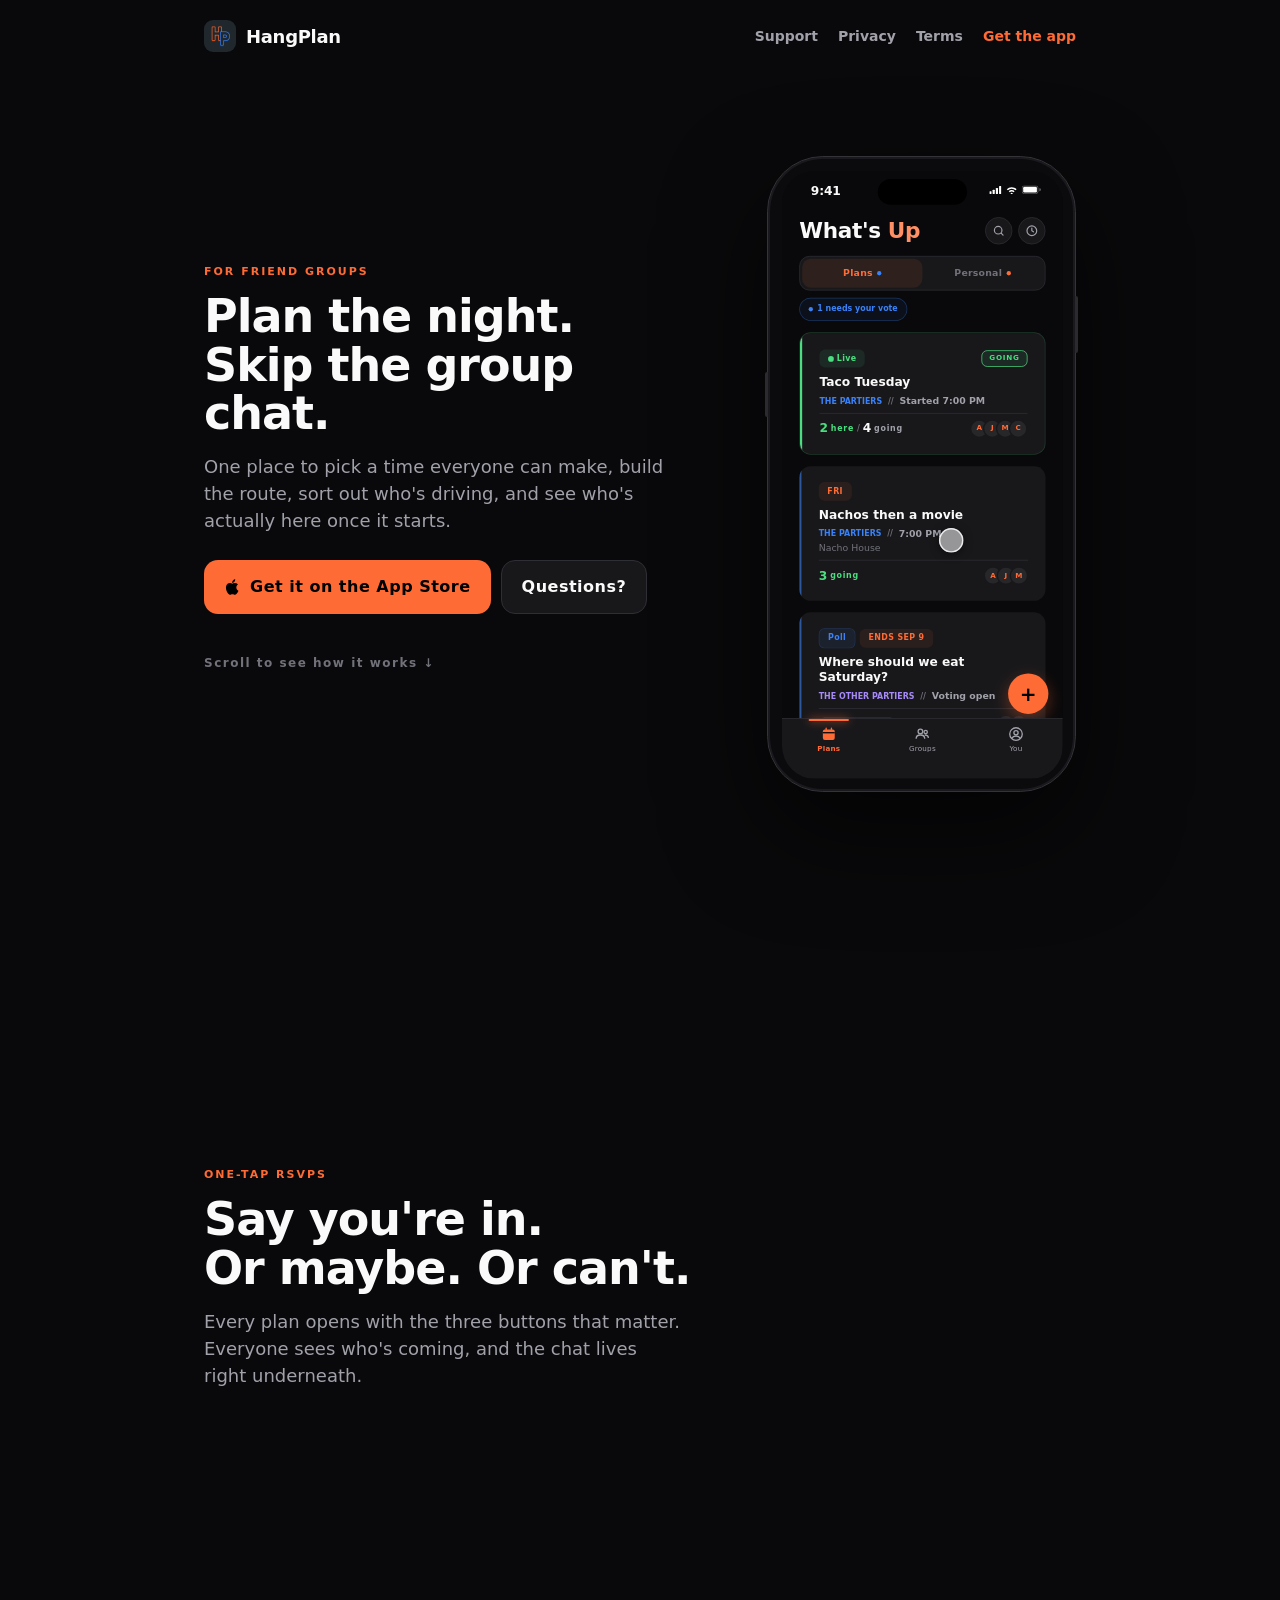
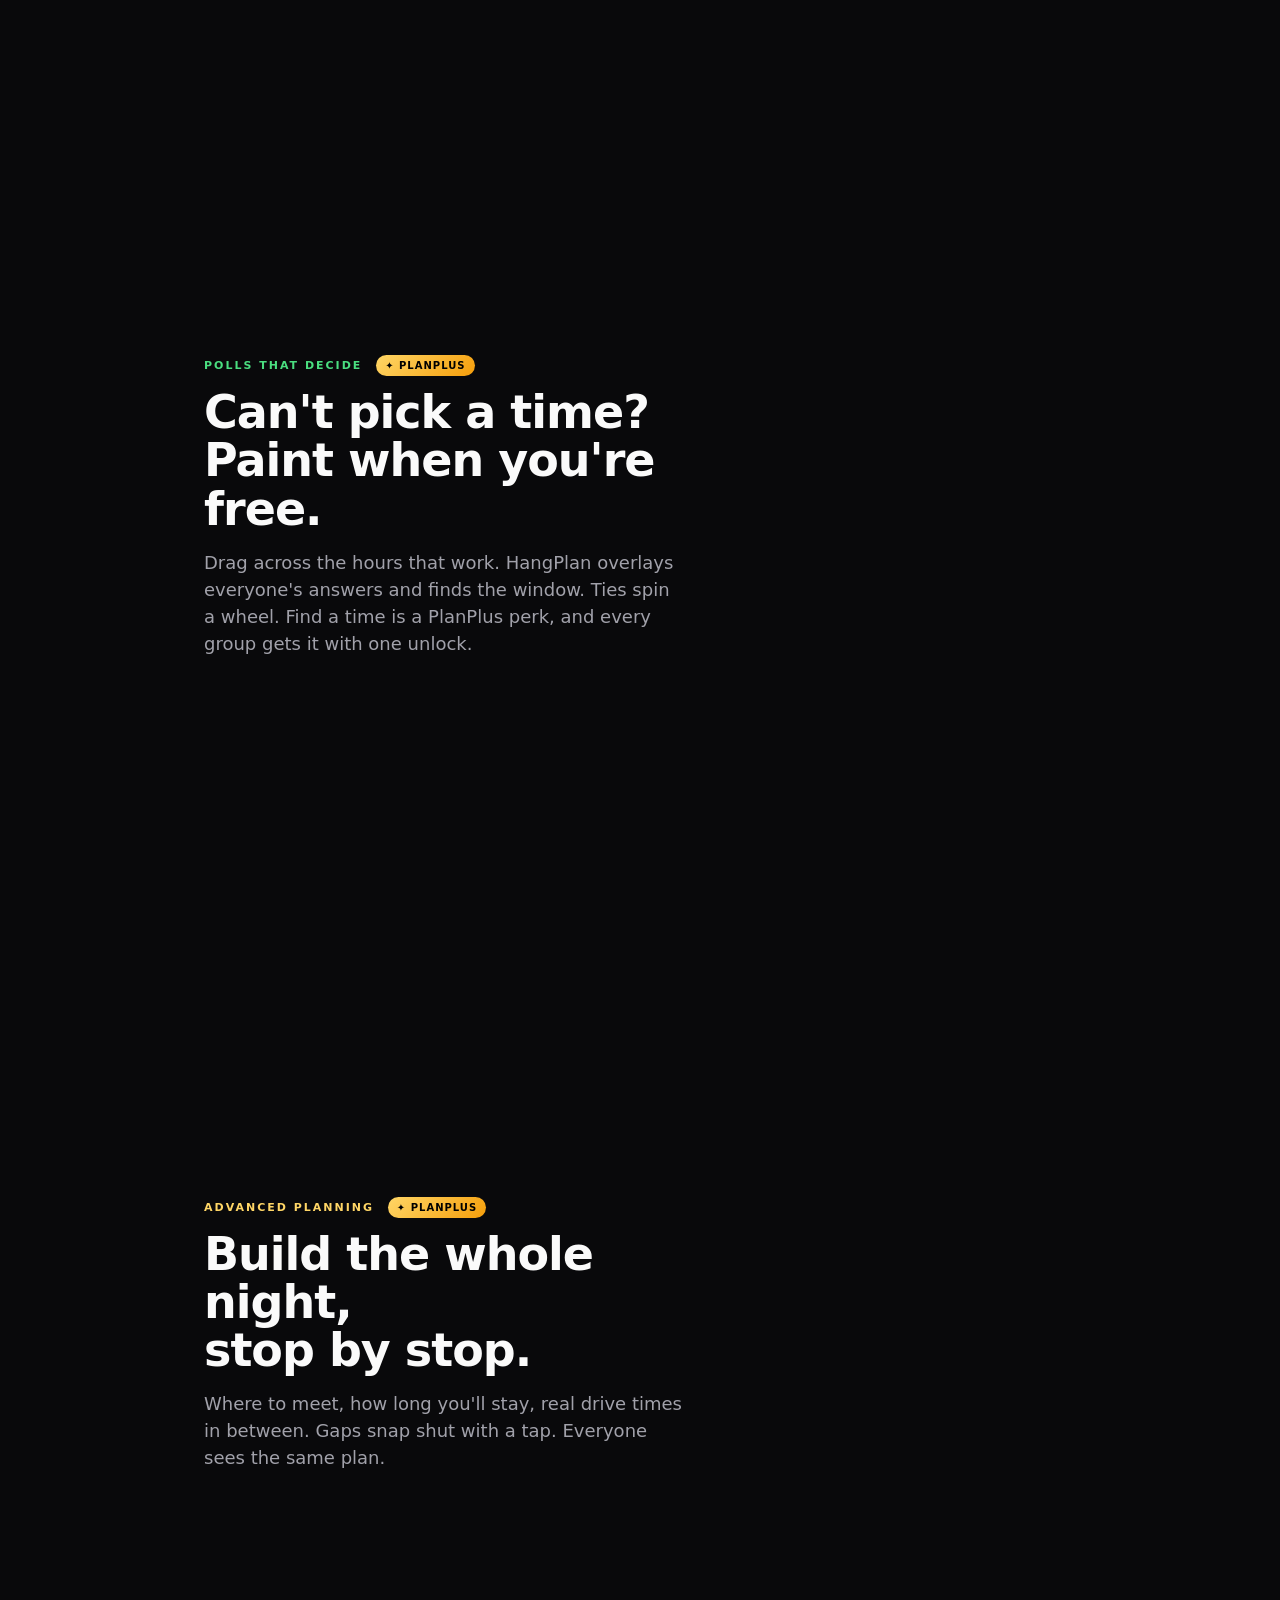
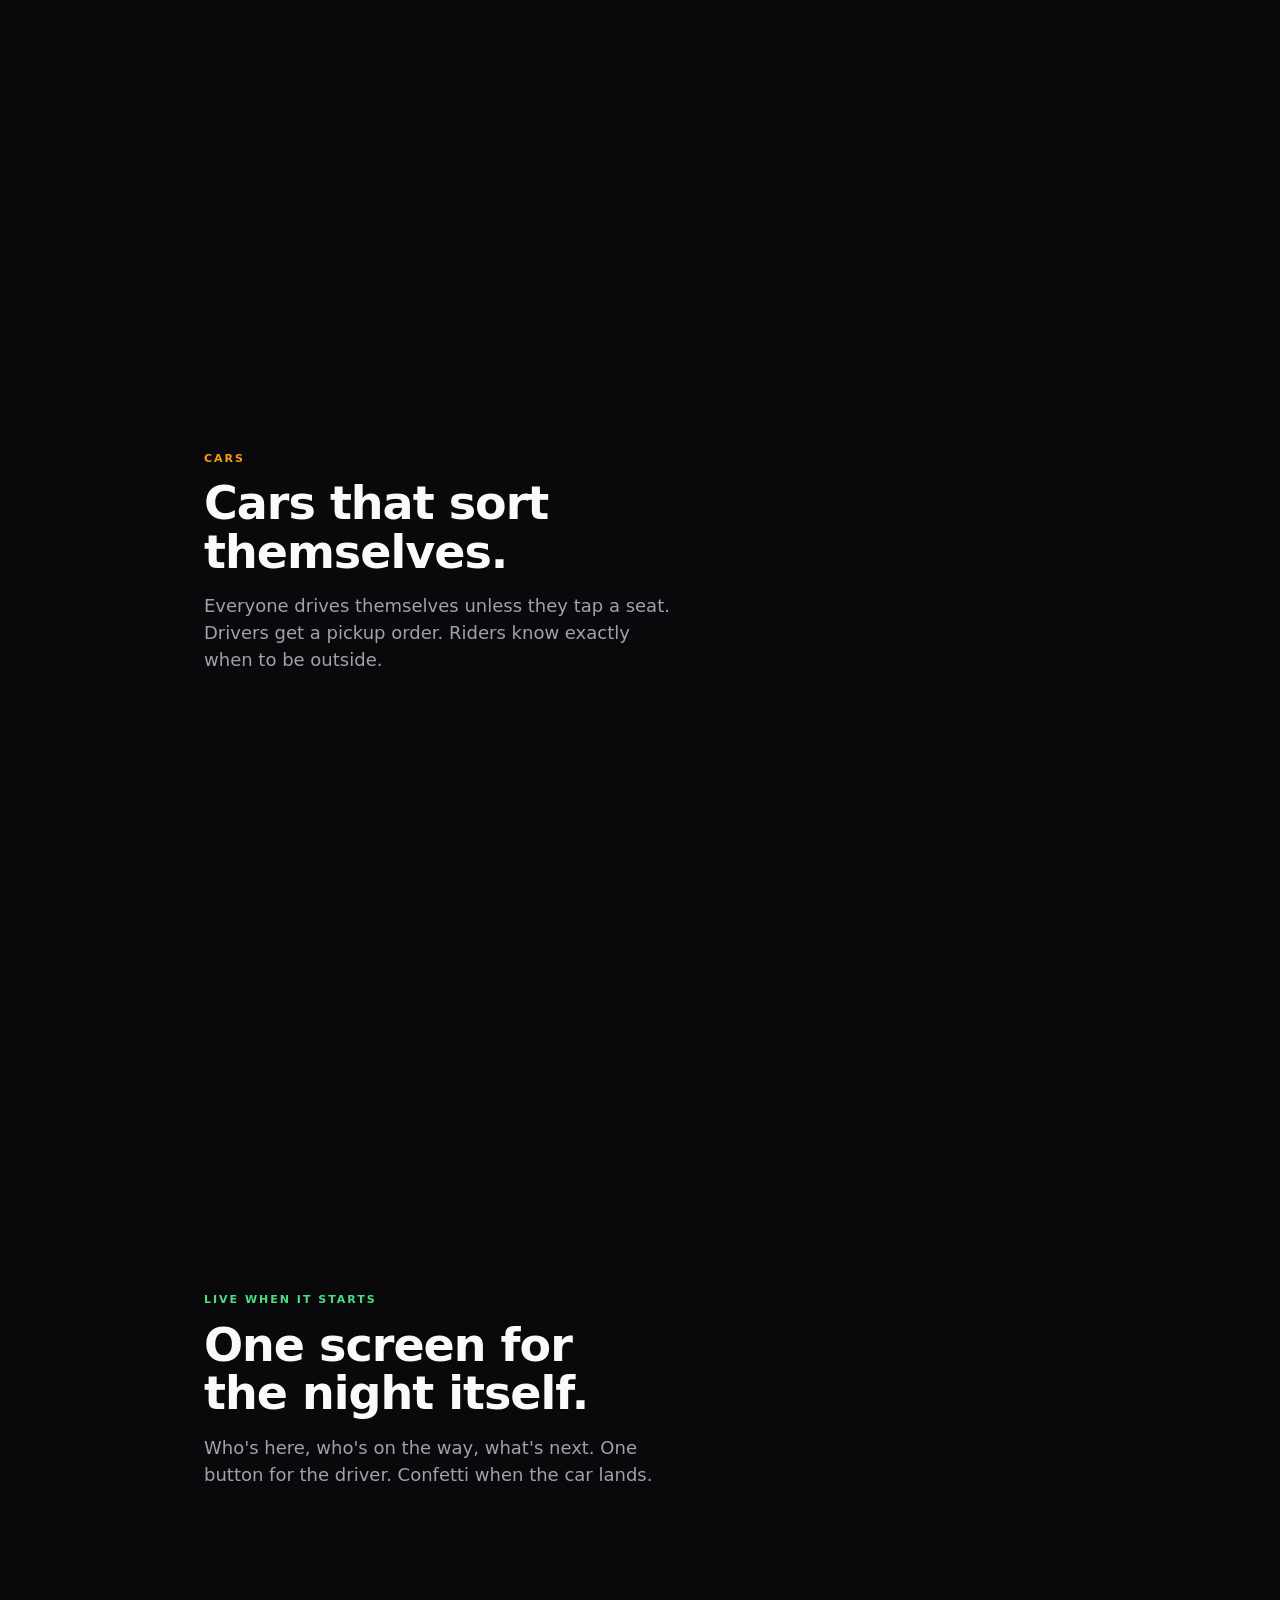
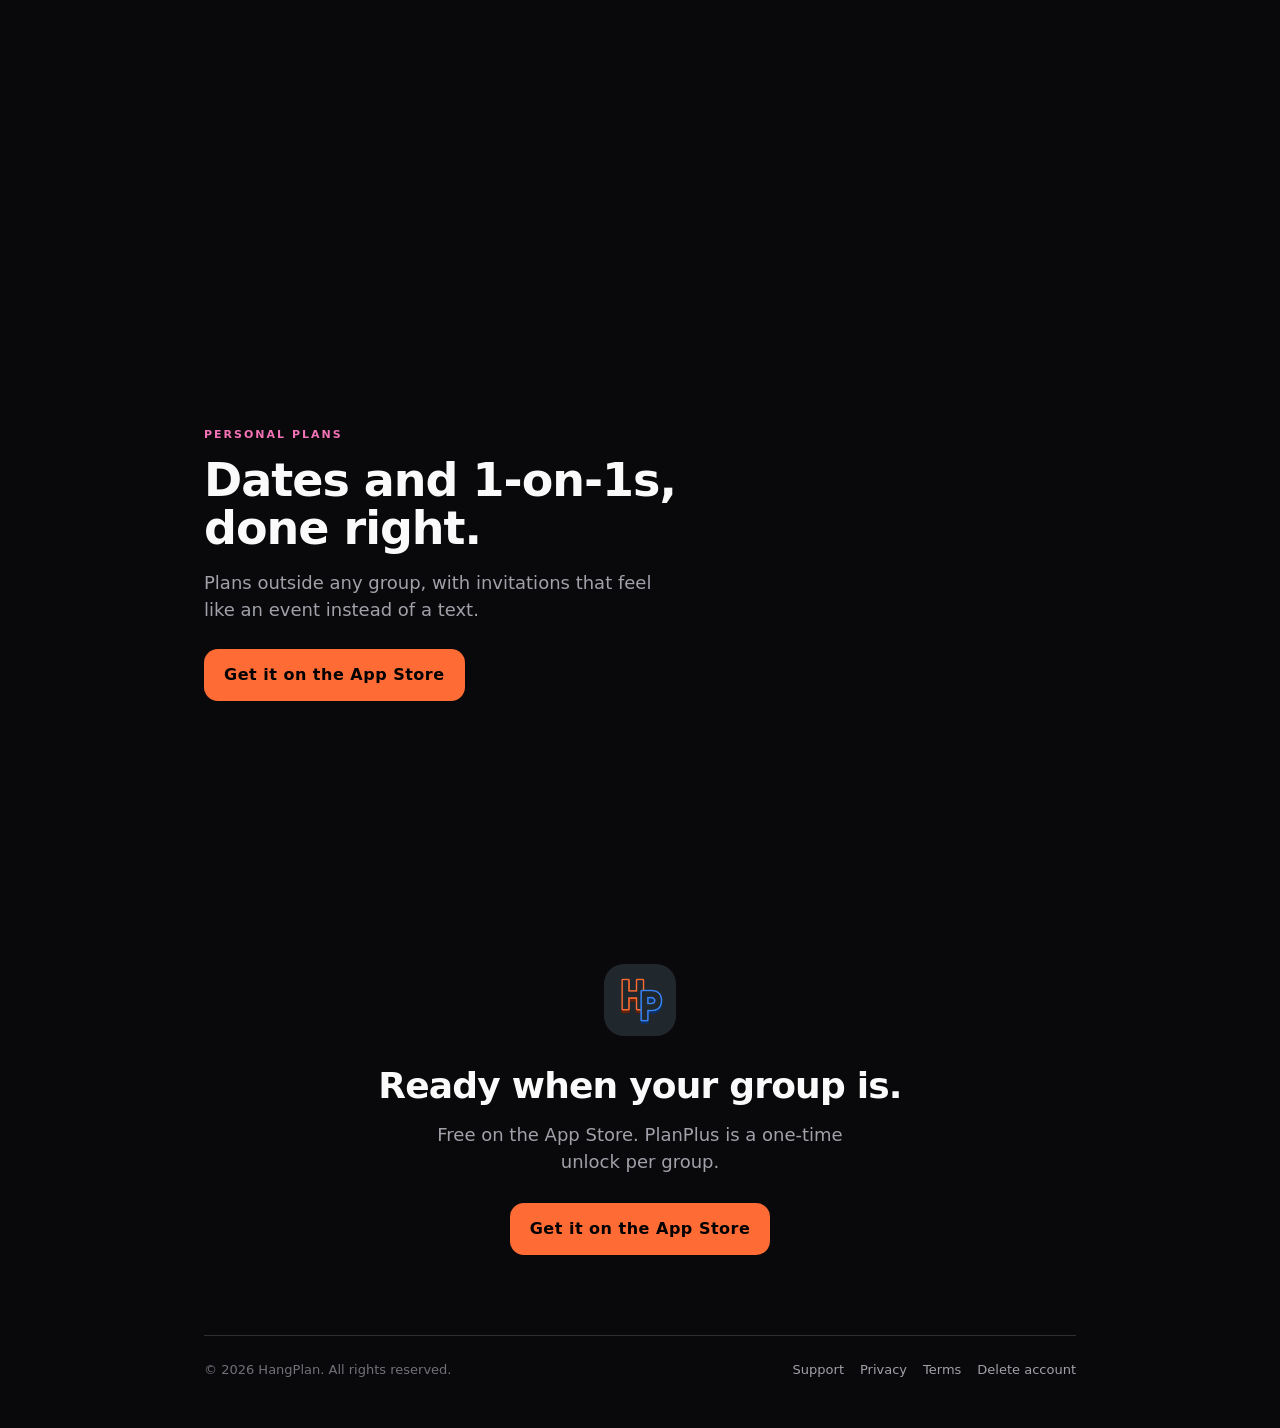
==== commit 2f604f79: "Homepage: Apple-style scroll story with a sticky phone showing real app screens Seven screens rebuil" ====
--- a/index.html
+++ b/index.html
@@ -6,7 +6,8 @@
   <title>HangPlan — Plan the night with your people</title>
   <meta name="description" content="HangPlan is the group planning app: polls that find a time, routes with drive times, carpools that sort themselves, and a live screen for the night itself.">
   <link rel="icon" href="favicon.png">
-  <link rel="stylesheet" href="styles.css">
+  <link rel="stylesheet" href="styles.css?v=4">
+  <link rel="stylesheet" href="story.css?v=4">
 </head>
 <body>
   <div class="wrap">
@@ -16,119 +17,310 @@
         <a href="support.html">Support</a>
         <a href="privacy.html">Privacy</a>
         <a href="terms.html">Terms</a>
+        <a class="navcta" href="https://apps.apple.com/us/app/hangplan-organize-the-group/id6760122901">Get the app</a>
       </nav>
     </header>
 
-    <section class="hero">
-      <div>
-        <div class="eyebrow">FOR FRIEND GROUPS</div>
-        <h1>Plan the night.<br>Skip the group chat.</h1>
-        <p class="lead">One place to pick a time everyone can make, build the route, sort out who's driving, and see who's actually here once it starts.</p>
-        <a class="cta" href="#" id="store-link">Get it on the App Store</a>
-        <a class="cta secondary" href="support.html">Questions?</a>
+    <section class="story" id="story">
+      <div class="steps">
+
+        <div class="step on" data-screen="home">
+          <div class="eyebrow">FOR FRIEND GROUPS</div>
+          <h1>Plan the night.<br>Skip the group chat.</h1>
+          <p class="lead">One place to pick a time everyone can make, build the route, sort out who's driving, and see who's actually here once it starts.</p>
+          <div class="ctas">
+            <a class="cta" href="https://apps.apple.com/us/app/hangplan-organize-the-group/id6760122901"><svg width="18" height="18" viewBox="0 0 24 24" fill="currentColor"><path d="M16.4 12.7c0-2.6 2.1-3.8 2.2-3.9-1.2-1.8-3.1-2-3.7-2-1.6-.2-3.1.9-3.9.9-.8 0-2-.9-3.4-.9-1.7 0-3.3 1-4.2 2.6-1.8 3.1-.5 7.8 1.3 10.3.9 1.2 1.9 2.6 3.2 2.6 1.3-.1 1.8-.8 3.4-.8 1.6 0 2 .8 3.4.8 1.4 0 2.3-1.3 3.1-2.5 1-1.4 1.4-2.8 1.4-2.9-.1 0-2.8-1.1-2.8-4.2zM13.9 5.1c.7-.9 1.2-2.1 1.1-3.3-1 0-2.3.7-3 1.6-.7.8-1.3 2-1.1 3.2 1.1.1 2.3-.6 3-1.5z"/></svg>Get it on the App Store</a>
+            <a class="cta secondary" href="support.html">Questions?</a>
+          </div>
+          <div class="scrollhint">Scroll to see how it works <span>↓</span></div>
+        </div>
+
+        <div class="step" data-screen="detail">
+          <div class="eyebrow">ONE-TAP RSVPS</div>
+          <h2>Say you're in.<br>Or maybe. Or can't.</h2>
+          <p class="lead">Every plan opens with the three buttons that matter. Everyone sees who's coming, and the chat lives right underneath.</p>
+        </div>
+
+        <div class="step" data-screen="poll">
+          <div class="eyebrow" style="color:var(--going)">POLLS THAT DECIDE <span class="gold">✦ PLANPLUS</span></div>
+          <h2>Can't pick a time?<br>Paint when you're free.</h2>
+          <p class="lead">Drag across the hours that work. HangPlan overlays everyone's answers and finds the window. Ties spin a wheel. Find a time is a PlanPlus perk, and every group gets it with one unlock.</p>
+        </div>
+
+        <div class="step" data-screen="plan">
+          <div class="eyebrow" style="color:var(--accent)">ADVANCED PLANNING <span class="gold">✦ PLANPLUS</span></div>
+          <h2>Build the whole night,<br>stop by stop.</h2>
+          <p class="lead">Where to meet, how long you'll stay, real drive times in between. Gaps snap shut with a tap. Everyone sees the same plan.</p>
+        </div>
+
+        <div class="step" data-screen="cars">
+          <div class="eyebrow" style="color:var(--amber)">CARS</div>
+          <h2>Cars that sort<br>themselves.</h2>
+          <p class="lead">Everyone drives themselves unless they tap a seat. Drivers get a pickup order. Riders know exactly when to be outside.</p>
+        </div>
+
+        <div class="step" data-screen="live">
+          <div class="eyebrow" style="color:var(--going)">LIVE WHEN IT STARTS</div>
+          <h2>One screen for<br>the night itself.</h2>
+          <p class="lead">Who's here, who's on the way, what's next. One button for the driver. Confetti when the car lands.</p>
+        </div>
+
+        <div class="step" data-screen="invite">
+          <div class="eyebrow" style="color:#F472B6">PERSONAL PLANS</div>
+          <h2>Dates and 1-on-1s,<br>done right.</h2>
+          <p class="lead">Plans outside any group, with invitations that feel like an event instead of a text.</p>
+          <div class="ctas">
+            <a class="cta" href="https://apps.apple.com/us/app/hangplan-organize-the-group/id6760122901">Get it on the App Store</a>
+          </div>
+        </div>
+
       </div>
-      <div class="phone" id="demo" aria-hidden="true">
-        <div class="screen">
-
-          <!-- 1. RSVP -->
-          <div class="scene" data-scene="rsvp">
-            <div class="card">
-              <div class="label"><span class="dot"></span>THE PARTIERS</div>
-              <div class="big">Nachos then a movie</div>
-              <div class="sub">Fri Sep 11 · 7:00 PM · Nacho House, then 1 more stop</div>
-              <div class="rsvp">
-                <span class="opt" data-k="in">I'M IN</span>
-                <span class="opt" data-k="maybe">MAYBE</span>
-                <span class="opt" data-k="no">CAN'T</span>
-                <div class="tap"></div>
-              </div>
-            </div>
-            <div class="card faces">
-              <div class="label">WHO'S IN</div>
-              <div class="row">
-                <span class="face f1">A</span><span class="face f2">J</span><span class="face f3">M</span><span class="face f4 you">YOU</span>
-                <span class="count"></span>
-              </div>
+
+      <div class="device-col" aria-hidden="true">
+        <div class="device">
+          <div class="frame">
+            <div class="screens" id="screens">
+              <div class="island"></div>
+              <div class="statusbar"><span class="sb-time">9:41</span><span class="sb-right"><svg width="17" height="11" viewBox="0 0 17 11"><rect x="0" y="7" width="3" height="4" rx="0.8" fill="#fff"/><rect x="4.5" y="5" width="3" height="6" rx="0.8" fill="#fff"/><rect x="9" y="2.5" width="3" height="8.5" rx="0.8" fill="#fff"/><rect x="13.5" y="0" width="3" height="11" rx="0.8" fill="#fff"/></svg><svg width="16" height="11" viewBox="0 0 16 11"><path d="M8 9.2a1.4 1.4 0 110 2.8 1.4 1.4 0 010-2.8zM8 5.4c1.6 0 3 .6 4.1 1.6l-1.5 1.5A3.7 3.7 0 008 7.5c-1 0-1.9.4-2.6 1L3.9 7C5 6 6.4 5.4 8 5.4zM8 1.5c2.6 0 5 1 6.8 2.7l-1.5 1.5A7.5 7.5 0 008 3.6a7.5 7.5 0 00-5.3 2.1L1.2 4.2A9.6 9.6 0 018 1.5z" fill="#fff"/></svg><svg width="27" height="12" viewBox="0 0 27 12"><rect x="0.5" y="0.5" width="22" height="11" rx="3" stroke="#fff" stroke-opacity=".4" fill="none"/><rect x="2" y="2" width="19" height="8" rx="1.8" fill="#fff"/><path d="M24.5 4v4a2 2 0 000-4z" fill="#fff" fill-opacity=".4"/></svg></span></div>
+
+              <!-- ============ HOME ============ -->
+              <div class="screen on" data-screen="home">
+                <div class="hd">
+                  <div class="hd-row">
+                    <div class="hd-title">What's <span>Up</span></div>
+                    <div class="hd-icons">
+                      <i class="ib"><svg width="18" height="18" viewBox="0 0 24 24" fill="none" stroke="#A1A1AA" stroke-width="2.2" stroke-linecap="round"><circle cx="11" cy="11" r="7"/><path d="M20 20l-3.5-3.5"/></svg></i>
+                      <i class="ib"><svg width="18" height="18" viewBox="0 0 24 24" fill="none" stroke="#A1A1AA" stroke-width="2.2" stroke-linecap="round"><circle cx="12" cy="12" r="9"/><path d="M12 7v5l3 2"/></svg></i>
+                    </div>
+                  </div>
+                  <div class="seg"><div class="seg-b on">Plans<i class="dot" style="background:#3B82F6"></i></div><div class="seg-b">Personal<i class="dot"></i></div></div>
+                  <div class="chips"><div class="chip vote"><i></i>1 needs your vote</div></div>
+                </div>
+                <div class="list">
+                  <div class="card ongoing">
+                    <div class="accent" style="background:#4ADE80;opacity:1"></div>
+                    <div class="cc">
+                      <div class="ch"><div class="livechip"><i></i>Live</div><div class="rbadge going">GOING</div></div>
+                      <div class="ct">Taco Tuesday</div>
+                      <div class="cm"><span class="mg" style="color:#3B82F6">THE PARTIERS</span><span class="md">//</span><span class="mt">Started 7:00 PM</span></div>
+                      <div class="cf"><div class="gb"><span class="gc">2</span><span class="gl">here</span><span class="md">/</span><span class="gc" style="color:#FAFAFA">4</span><span class="gl" style="color:#A1A1AA">going</span></div><div class="avs"><span class="av">A</span><span class="av">J</span><span class="av">M</span><span class="av">C</span></div></div>
+                    </div>
+                  </div>
+                  <div class="card" id="home-card">
+                    <div class="accent" style="background:#3B82F6"></div>
+                    <div class="cc">
+                      <div class="ch"><div class="datechip">FRI</div><div class="rbadge going" id="home-badge" hidden>GOING</div></div>
+                      <div class="ct">Nachos then a movie</div>
+                      <div class="cm"><span class="mg" style="color:#3B82F6">THE PARTIERS</span><span class="md">//</span><span class="mt">7:00 PM</span></div>
+                      <div class="cl">Nacho House</div>
+                      <div class="cf"><div class="gb"><span class="gc" id="home-count">3</span><span class="gl">going</span></div><div class="avs"><span class="av">A</span><span class="av">J</span><span class="av">M</span><span class="av you" id="home-you" hidden>C</span></div></div>
+                    </div>
+                  </div>
+                  <div class="card">
+                    <div class="accent" style="background:#3B82F6"></div>
+                    <div class="cc">
+                      <div class="ch"><div style="display:flex;gap:6px;align-items:center"><div class="pollchip">Poll</div><div class="datechip">ENDS SEP 9</div></div></div>
+                      <div class="ct">Where should we eat Saturday?</div>
+                      <div class="cm"><span class="mg" style="color:#A78BFA">THE OTHER PARTIERS</span><span class="md">//</span><span class="mt">Voting open</span></div>
+                      <div class="cf"><div class="gb"><span class="votetag">✋ VOTE BY TUE</span><span class="gc" style="color:#3B82F6">3</span><span class="gl" style="color:#3B82F6">votes</span></div><div class="avs"><span class="av">N</span><span class="av">E</span></div></div>
+                    </div>
+                  </div>
+                </div>
+                <div class="slide-backdrop" id="home-backdrop"></div>
+                <div class="slide-wrap" id="home-slide">
+                  <div class="slide-title">Nachos then a movie</div>
+                  <div class="slide-pill">
+                    <div class="so" data-k="in"><i style="border-color:#4ADE80;color:#4ADE80">✓</i><span style="color:#4ADE80">IN</span></div>
+                    <div class="so" data-k="maybe"><i style="border-color:#FBBF24;color:#FBBF24">?</i><span style="color:#FBBF24">MAYBE</span></div>
+                    <div class="so" data-k="no"><i style="border-color:#FB7185;color:#FB7185">✕</i><span style="color:#FB7185">CAN'T</span></div>
+                    <div class="so" data-k="hide"><i style="border-color:#A1A1AA;color:#A1A1AA">◡</i><span style="color:#A1A1AA">HIDE</span></div>
+                  </div>
+                  <div class="slide-hint">SLIDE, THEN LET GO</div>
+                </div>
+                <div class="fab">+</div>
+                <div class="tabbar">
+                  <div class="tab on"><svg width="22" height="22" viewBox="0 0 24 24" fill="#FF6B35"><rect x="3" y="5" width="18" height="16" rx="3"/><rect x="3" y="9" width="18" height="2" fill="#09090B"/><rect x="7" y="2" width="2" height="5" rx="1"/><rect x="15" y="2" width="2" height="5" rx="1"/></svg><span>Plans</span></div>
+                  <div class="tab"><svg width="22" height="22" viewBox="0 0 24 24" fill="none" stroke="#A1A1AA" stroke-width="2"><circle cx="9" cy="8" r="3.5"/><circle cx="17" cy="9" r="2.5"/><path d="M2.5 19c0-3.5 3-5.5 6.5-5.5s6.5 2 6.5 5.5"/><path d="M15.5 13.5c3 0 5.5 1.5 5.5 4.5"/></svg><span>Groups</span></div>
+                  <div class="tab"><svg width="22" height="22" viewBox="0 0 24 24" fill="none" stroke="#A1A1AA" stroke-width="2"><circle cx="12" cy="12" r="9.5"/><circle cx="12" cy="10" r="3.2"/><path d="M5.5 18.5c1.5-2.5 3.8-3.5 6.5-3.5s5 1 6.5 3.5"/></svg><span>You</span></div>
+                </div>
+              </div>
+
+              <!-- ============ PLAN DETAIL ============ -->
+              <div class="screen" data-screen="detail">
+                <div class="topbar"><span class="back">‹ Back</span><span class="tb-right"><span class="tbpill neon">Share</span><span class="tbpill orange">Edit</span></span></div>
+                <div class="pad">
+                  <div class="hero">
+                    <div class="herobar" style="background:#3B82F6"></div>
+                    <div class="hg"><i class="hgdot" style="background:#3B82F6"></i><span class="hgname">THE PARTIERS</span><span class="hgmeta">· in 5 days</span><span class="hbadge" style="color:#3B82F6;background:rgba(59,130,246,.12);border-color:rgba(59,130,246,.3)">FRI</span></div>
+                    <div class="htitle">Nachos then a movie</div>
+                    <div class="hfacts">
+                      <div class="hf"><svg width="16" height="16" viewBox="0 0 24 24" fill="none" stroke="#A1A1AA" stroke-width="2"><rect x="3" y="5" width="18" height="16" rx="3"/><path d="M3 10h18M8 3v4M16 3v4"/></svg><span>Fri, Sep 11 · 7:00 PM</span></div>
+                      <div class="hf"><svg width="16" height="16" viewBox="0 0 24 24" fill="none" stroke="#A1A1AA" stroke-width="2"><path d="M12 21s7-6 7-11a7 7 0 10-14 0c0 5 7 11 7 11z"/><circle cx="12" cy="10" r="2.5"/></svg><span>Nacho House <em>then 1 more stop</em></span><b class="go">GO</b></div>
+                    </div>
+                    <div class="rsvp" id="d-rsvp">
+                      <div class="rs" data-k="in">I'M IN</div><div class="rs" data-k="maybe">MAYBE</div><div class="rs" data-k="no">CAN'T</div>
+                    </div>
+                    <div class="hpeople"><div class="hfaces"><span class="hface" style="background:#60A5FA">A</span><span class="hface" style="background:#F472B6">J</span><span class="hface" style="background:#FBBF24">M</span><span class="hface you" id="d-you" hidden>C</span></div><span class="hptext" id="d-ptext">Alex, Jordan, Morgan are going</span></div>
+                  </div>
+
+                  <div class="sect"><div class="sh"><i class="sdot" style="background:#4ADE80"></i><span>WHO'S IN</span><span class="nudge">NUDGE 2</span></div>
+                    <div class="scard rows">
+                      <div class="row head"><i class="dash" style="background:#4ADE80"></i><span class="rl">GOING</span><span class="rn" style="color:#4ADE80" id="d-going-n">3</span><span class="chev">⌃</span></div>
+                      <div class="row"><span class="hface" style="background:#60A5FA">A</span><span class="rname">Alex</span></div>
+                      <div class="row"><span class="hface" style="background:#F472B6">J</span><span class="rname">Jordan</span></div>
+                      <div class="row" id="d-you-row" hidden><span class="hface you">C</span><span class="rname">You</span></div>
+                                          </div>
+                  </div>
+
+                  <div class="sect"><div class="sh"><i class="sdot" style="background:#FF6B35"></i><span>CHAT</span></div>
+                    <div class="msg"><span class="hface" style="background:#60A5FA">A</span><div class="bubble"><b>Alex</b>bringing the chips 🫡<i>6:12 PM</i></div></div>
+                    <div class="msg mine" id="d-msg" hidden><div class="bubble mine">leaving at 6:40, need anything?<i>6:15 PM</i></div></div>
+                  </div>
+                </div>
+                <div class="chatbar"><div class="chatin">say something…</div><div class="send">→</div></div>
+              </div>
+
+              <!-- ============ POLL ============ -->
+              <div class="screen" data-screen="poll">
+                <div class="topbar"><span class="back">‹ Back</span></div>
+                <div class="pad">
+                  <div class="hero" style="border-color:rgba(59,130,246,.35)">
+                    <div class="herobar" style="background:#3B82F6"></div>
+                    <div class="hg"><span class="pollchip">Poll</span><span class="hgmeta">ends in 2 days</span><span class="gold" style="margin-left:auto">✦ PLANPLUS</span></div>
+                    <div class="htitle" style="font-size:24px;line-height:28px">Trivia night. When?</div>
+                    <div class="hprog"><i class="on"></i><i class="on"></i><i class="on"></i><i id="p-seg4"></i></div>
+                    <div class="hgmeta" id="p-hint">3 of 4 answered · waiting on you</div>
+                  </div>
+
+                  <div class="sect"><div class="sh"><i class="check" id="p-check">✓</i><span>WHEN</span><span class="hgmeta" style="margin-left:2px">find a time</span><span class="chev" style="margin-left:auto">⌃</span></div>
+                    <div class="qtext">When are you free? Drag across the hours that work.</div>
+                    <div class="gridcard">
+                      <div class="ghead"><span class="gh0"></span><span class="gday"><b>THU</b>10</span><span class="gday"><b>FRI</b>11</span><span class="gday"><b>SAT</b>12</span><span class="gday"><b>SUN</b>13</span></div>
+                      <div class="grid" id="p-grid"></div>
+                      <div class="legend"><i class="sw me"></i>You <i class="sw h1"></i><i class="sw h2"></i><i class="sw h3"></i>others free<span class="clear">⊗ CLEAR</span></div>
+                    </div>
+                  </div>
+
+                  <div class="sect" id="p-best" hidden><div class="sh"><i class="sdot" style="background:#4ADE80"></i><span>BEST WINDOWS</span><span class="hgmeta">from 4 of 4</span></div>
+                    <div class="bestrow"><i class="radio" id="p-radio"></i><div><div class="bt">Fri · 7:00 – 9:00 PM</div><div class="bs">EVERYONE'S FREE</div></div></div>
+                    <div class="lockin" id="p-lock">LOCK IT IN</div>
+                  </div>
+                </div>
+              </div>
+
+              <!-- ============ ADVANCED PLAN ============ -->
+              <div class="screen" data-screen="plan">
+                <div class="topbar plan"><span class="back">Done</span><div class="tbc"><div class="tbt">The Plan</div><div class="tbs">Nachos then a movie</div></div><span class="gold">✦ PLANPLUS</span></div>
+                <div class="pad" style="padding-top:8px">
+                  <div class="caption">TALLER BLOCK = LONGER STAY</div>
+                  <div class="tl" id="plan-tl">
+                    <div class="trow"><span class="tt">6:30</span><div class="block meetup" style="height:56px"><div class="bacc" style="background:#F59E0B"></div><div class="bb"><div class="bth">Meet at Caden's <em>gather</em></div><div class="bsub">15 min · everyone leaves together</div></div></div></div>
+                    <div class="trow con"><span class="tt"></span><div class="connector"><i></i><span class="cpill">🚗 12 min from Caden's</span></div></div>
+                    <div class="trow"><span class="tt">7:00</span><div class="block" style="height:92px"><div class="bacc" style="background:#3B82F6"></div><div class="bb"><div class="bth">Nacho House</div><div class="bsub">1 hr · tacos first</div></div><div class="grip"></div></div></div>
+                    <div class="trow con"><span class="tt"></span><div class="connector"><i></i><span class="cpill">🚗 8 min from Nacho House</span></div></div>
+                    <div class="trow"><span class="tt">8:15</span><div class="block" id="plan-movie" style="height:132px"><div class="bacc" style="background:#FF6B35"></div><div class="bb"><div class="bth">Movie</div><div class="bsub" id="plan-movie-sub">2 hr 10 · tickets bought</div></div><div class="grip"></div></div></div>
+                    <div class="trow gap" id="plan-gap"><span class="tt"></span><div class="free">20m free · tap to stay at Movie</div></div>
+                    <div class="trow con"><span class="tt"></span><div class="connector"><i></i><span class="cpill">🚗 6 min from Movie</span></div></div>
+                    <div class="trow"><span class="tt" id="plan-ice-t">10:50</span><div class="block" style="height:60px"><div class="bacc" style="background:#4ADE80"></div><div class="bb"><div class="bth">Ice cream</div><div class="bsub">30 min · optional</div></div></div></div>
+                    <div class="trow"><span class="tt"></span><div class="addstop">+ Add stop</div></div>
+                  </div>
+                </div>
+              </div>
+
+              <!-- ============ CARS ============ -->
+              <div class="screen" data-screen="cars">
+                <div class="topbar"><span class="back">‹ Back</span></div>
+                <div class="pad">
+                  <div class="hero compact">
+                    <div class="herobar" style="background:#3B82F6"></div>
+                    <div class="hg"><i class="hgdot" style="background:#3B82F6"></i><span class="hgname">THE PARTIERS</span><span class="hbadge" style="color:#3B82F6;background:rgba(59,130,246,.12);border-color:rgba(59,130,246,.3)">FRI</span></div>
+                    <div class="htitle" style="font-size:24px;line-height:28px">Nachos then a movie</div>
+                  </div>
+                  <div class="sect"><div class="sh"><i class="sdot" style="background:#F59E0B"></i><span>CARS</span><span class="hgmeta" id="c-count">2 cars · 5 seats open</span><span class="mypill" style="margin-left:auto">I CAN DRIVE</span></div>
+                    <div class="scard car" id="car-alex">
+                      <div class="carrow"><span class="hface big" style="background:#60A5FA">A</span><div class="carinfo"><div class="carname">Alex's car</div><div class="carsub" id="c-alex-sub">Leaves 6:25 · from the meetup</div></div></div>
+                      <div class="seats"><span class="seat full" style="--c:#60A5FA">A</span><span class="seat" id="c-seat1"></span><span class="seat"></span><span class="seat"></span><span class="seathint" id="c-hint1">TAP A SEAT</span></div>
+                    </div>
+                    <div class="scard car">
+                      <div class="carrow"><span class="hface big" style="background:#FBBF24">M</span><div class="carinfo"><div class="carname">Morgan's car</div><div class="carsub">Leaves 6:35 · from home</div></div></div>
+                      <div class="seats"><span class="seat full" style="--c:#FBBF24">M</span><span class="seat" id="c-seat2"></span><span class="seat"></span><span class="seathint">TAP A SEAT</span></div>
+                    </div>
+                    <div class="scard needs" id="c-needs">
+                      <div class="needslabel">NEEDS A RIDE</div>
+                      <div class="needstext">Jordan hasn't got a seat yet.</div>
+                      <div class="pull" id="c-pull">+ JORDAN</div>
+                    </div>
+                    <div class="needride" id="c-self">I need a ride</div>
+                  </div>
+                </div>
+              </div>
+
+              <!-- ============ LIVE ============ -->
+              <div class="screen" data-screen="live">
+                <div class="livehd">
+                  <div class="chevdown">⌄</div>
+                  <div class="liverow"><i class="pulse"></i><span>LIVE · YOU'RE DRIVING</span></div>
+                  <div class="livetitle">Nachos then a movie</div>
+                  <div class="livesub" id="l-sub">1 of 2 picked up · 1 to go</div>
+                </div>
+                <div class="pad" style="padding-top:24px">
+                  <div class="nowcard" id="l-now">
+                    <div class="nowlabel" id="l-label">NEXT STOP · PICKUP 2 OF 2</div>
+                    <div class="nowtitle" id="l-title">Jordan</div>
+                    <div class="nowsub" id="l-nsub">1498 Maple Hills Drive</div>
+                    <div class="facts" id="l-facts"><span style="color:#F59E0B">⏱ there by 6:48</span><span>👤 waiting for you</span></div>
+                    <div class="dirbtn" id="l-dir"><span>➤</span><b id="l-dirtext">1498 Maple Hills Drive</b><span>›</span></div>
+                  </div>
+                  <div class="sect"><div class="sh"><i class="sdot" style="background:#F59E0B"></i><span>YOUR TRIP</span><span class="hgmeta">arrive 7:00 PM</span></div>
+                    <div class="scard trip">
+                      <div class="trow2 done"><i></i><span>Head out</span><b style="color:#4ADE80">✓</b></div>
+                      <div class="trow2 done"><i></i><span>Morgan</span><b style="color:#4ADE80">✓</b></div>
+                      <div class="trow2 current" id="l-t-jordan"><i></i><span>Jordan</span><b></b></div>
+                      <div class="trow2" id="l-t-dest"><i></i><span>Nacho House</span><b>7:00 PM</b></div>
+                    </div>
+                    <div class="riders"><div class="rchip"><span class="hface" style="background:#FBBF24">M</span><div><div class="rcn">Morgan</div><div class="rcs" style="color:#4ADE80">PICKED UP</div></div></div><div class="rchip"><span class="hface" style="background:#F472B6">J</span><div><div class="rcn">Jordan</div><div class="rcs" id="l-jstate" style="color:#71717A">WAITING</div></div></div></div>
+                  </div>
+                </div>
+                <div class="livecta"><div class="ctabtn" id="l-cta">Picked up Jordan</div></div>
+                <div class="confetti" id="l-conf"></div>
+              </div>
+
+              <!-- ============ PERSONAL INVITE ============ -->
+              <div class="screen invite" data-screen="invite">
+                <div class="wash"></div>
+                <div class="close">✕</div>
+                <div class="ibody">
+                  <div class="fromrow"><span class="fromring"><span class="fromav">A</span></span><span class="fromlabel">ALEX INVITED YOU</span></div>
+                  <div class="iemoji" id="i-emoji">🌮</div>
+                  <div class="ititle">Tacos &amp; a walk</div>
+                  <div class="iline"></div>
+                  <div class="ifacts">
+                    <div class="if"><svg width="16" height="16" viewBox="0 0 24 24" fill="none" stroke="#A1A1AA" stroke-width="2"><rect x="3" y="5" width="18" height="16" rx="3"/><path d="M3 10h18M8 3v4M16 3v4"/></svg>Sat, Sep 12 · 6:30 PM</div>
+                    <div class="if"><svg width="16" height="16" viewBox="0 0 24 24" fill="none" stroke="#A1A1AA" stroke-width="2"><path d="M12 21s7-6 7-11a7 7 0 10-14 0c0 5 7 11 7 11z"/><circle cx="12" cy="10" r="2.5"/></svg>Nacho House</div>
+                    <div class="inote">“no phones, just tacos”</div>
+                  </div>
+                  <div class="igoing"><span class="hface" style="background:#60A5FA;border-color:#09090B">A</span><span class="hface" style="background:#FBBF24;border-color:#09090B;margin-left:-8px">M</span><span class="igtext">Alex + 1 going</span></div>
+                  <div class="ianswer">
+                    <div class="youin" id="i-youin" hidden>✓ YOU'RE IN</div>
+                    <div class="icta" id="i-cta">I'M IN &nbsp;🌮</div>
+                    <div class="ighost" id="i-ghost">Can't make it</div>
+                  </div>
+                </div>
+                <div class="confetti" id="i-conf"></div>
+              </div>
+
+              <div class="finger" id="finger"></div>
             </div>
           </div>
-
-          <!-- 2. Poll grid -->
-          <div class="scene" data-scene="poll">
-            <div class="card">
-              <div class="label"><span class="dot" style="background:var(--going)"></span>WHEN ARE YOU FREE?</div>
-              <div class="grid">
-                <div class="gh"></div><div class="gh">THU</div><div class="gh">FRI</div><div class="gh">SAT</div><div class="gh">SUN</div>
-              </div>
-              <div class="best"><span class="pill">BEST WINDOW</span> Fri 7–9 PM · everyone free</div>
-            </div>
-          </div>
-
-          <!-- 3. Advanced planning timeline -->
-          <div class="scene" data-scene="plan">
-            <div class="card">
-              <div class="label"><span class="dot" style="background:var(--accent)"></span>THE PLAN <span class="gold">✦ PLANPLUS</span></div>
-              <div class="tl">
-                <div class="stop st1"><div class="t">7:00</div><div class="bar"></div><div><div class="name">Nacho House</div><div class="sub">1 hr · meet here</div></div></div>
-                <div class="drive d1"><div class="t"></div><div class="bar"></div><div class="sub">🚗 12 min drive</div></div>
-                <div class="stop st2"><div class="t">8:15</div><div class="bar"></div><div><div class="name">Movie</div><div class="sub">2 hr 10 · tickets bought</div></div></div>
-                <div class="drive d2"><div class="t"></div><div class="bar"></div><div class="sub">🚗 6 min drive</div></div>
-                <div class="stop st3"><div class="t">10:30</div><div class="bar"></div><div><div class="name">Ice cream</div><div class="sub">30 min · optional</div></div></div>
-              </div>
-            </div>
-          </div>
-
-          <!-- 4. Cars -->
-          <div class="scene" data-scene="cars">
-            <div class="card">
-              <div class="label"><span class="dot" style="background:var(--amber)"></span>CARS</div>
-              <div class="car">
-                <div class="drv"><span class="face f1">A</span><div><div class="name">Alex's car</div><div class="sub">Leaves 6:25 · picks you up 6:40</div></div></div>
-                <div class="seats"><span class="seat s1"></span><span class="seat s2"></span><span class="seat s3"></span><span class="seat s4"></span></div>
-              </div>
-              <div class="car">
-                <div class="drv"><span class="face f3">M</span><div><div class="name">Morgan's car</div><div class="sub">Leaves 6:35</div></div></div>
-                <div class="seats"><span class="seat s5"></span><span class="seat s6"></span><span class="seat"></span></div>
-              </div>
-              <div class="note">Everyone drives themselves unless they grab a seat.</div>
-            </div>
-          </div>
-
-          <!-- 5. Live -->
-          <div class="scene" data-scene="live">
-            <div class="card live">
-              <div class="label"><span class="dot pulse" style="background:var(--going)"></span>HAPPENING NOW</div>
-              <div class="big">Nacho House</div>
-              <div class="status"><span class="st omw">ON THE WAY · 6 min</span><span class="st here">WE'RE HERE 🎉</span></div>
-              <div class="row">
-                <span class="face f1 here">A</span><span class="face f2 here">J</span><span class="face f3 here">M</span><span class="face f4 you here">YOU</span>
-              </div>
-              <div class="next"><span class="pill blue">NEXT</span> Movie · 9:15 · 4 min drive</div>
-            </div>
-            <div class="confetti"></div>
-          </div>
-
-          <!-- 6. Money -->
-          <div class="scene" data-scene="money">
-            <div class="card">
-              <div class="label"><span class="dot" style="background:var(--going)"></span>MONEY</div>
-              <div class="exp e1"><span class="face f1">A</span><div class="grow"><div class="name">Nachos</div><div class="sub">Alex paid · split 4 ways</div></div><div class="amt">$48</div></div>
-              <div class="exp e2"><span class="face f2">J</span><div class="grow"><div class="name">Movie tickets</div><div class="sub">Jordan paid · split 4 ways</div></div><div class="amt">$56</div></div>
-              <div class="owe"><div><div class="sub">YOU OWE</div><div class="big owe-amt">$26</div></div><button class="pay" type="button"><span class="p1">PAY</span><span class="p2">PAID ✓</span></button></div>
-            </div>
-          </div>
-
-        </div>
-        <div class="dots"><i data-scene="rsvp"></i><i data-scene="poll"></i><i data-scene="plan"></i><i data-scene="cars"></i><i data-scene="live"></i><i data-scene="money"></i></div>
+        </div>
       </div>
     </section>
 
-    <section class="features">
-      <div class="feature" data-feature="poll"><div class="ic">🗳️</div><h3>Polls that decide</h3><p>Paint when you're free and the app finds the window. Vote on the place. Ties spin a wheel.</p></div>
-      <div class="feature" data-feature="plan"><div class="ic">🗺️</div><h3>Advanced Planning <span class="gold">✦ PLANPLUS</span></h3><p>Stops, drive times, and timing on a drag timeline. Everyone sees the same plan.</p></div>
-      <div class="feature" data-feature="cars"><div class="ic">🚗</div><h3>Cars that sort themselves</h3><p>Tap a seat. The driver gets pickup order and leave-by times; riders get "be outside by".</p></div>
-      <div class="feature" data-feature="live"><div class="ic">📍</div><h3>Live when it starts</h3><p>Who's here, who's on the way, what's next. One button for the driver, confetti when the car lands.</p></div>
-      <div class="feature" data-feature="rsvp"><div class="ic">💌</div><h3>One-tap RSVPs</h3><p>I'm in, maybe, or can't. Everyone sees who's coming, and personal plans get invitations that feel like an event.</p></div>
-      <div class="feature" data-feature="money"><div class="ic">💸</div><h3>Money, settled</h3><p>Split what was spent and see exactly what you owe, with a Pay button.</p></div>
+    <section class="closing">
+      <img src="icon.png" alt="" class="closing-icon">
+      <h2>Ready when your group is.</h2>
+      <p class="lead">Free on the App Store. PlanPlus is a one-time unlock per group.</p>
+      <a class="cta" href="https://apps.apple.com/us/app/hangplan-organize-the-group/id6760122901">Get it on the App Store</a>
     </section>
 
     <footer>
@@ -137,6 +329,6 @@
     </footer>
   </div>
   <script>document.getElementById('y').textContent = new Date().getFullYear();</script>
-  <script src="demo.js"></script>
+  <script src="story.js?v=4"></script>
 </body>
 </html>
--- a/styles.css
+++ b/styles.css
@@ -14,127 +14,13 @@
 nav.links { display: flex; gap: 20px; font-size: 14px; font-weight: 600; }
 nav.links a { color: var(--text-2); } nav.links a:hover { color: var(--text); }
 
-.hero { padding: 64px 0 40px; display: grid; grid-template-columns: 1.2fr 1fr; gap: 40px; align-items: center; }
 .eyebrow { font-size: 11px; font-weight: 900; letter-spacing: 2px; color: var(--primary); }
-h1 { font-size: 48px; line-height: 1.05; letter-spacing: -1px; margin: 12px 0 16px; font-weight: 800; }
-.lead { font-size: 18px; color: var(--text-2); font-weight: 500; max-width: 520px; }
+.lead { font-size: 18px; color: var(--text-2); font-weight: 500; }
 .cta { display: inline-flex; align-items: center; gap: 10px; margin-top: 28px; background: var(--primary); color: #000; font-weight: 900; letter-spacing: 0.5px; padding: 14px 20px; border-radius: 14px; }
 .cta:hover { color: #000; background: #FF8F65; }
 .cta.secondary { background: var(--surface); color: var(--text); border: 1px solid var(--border); margin-left: 10px; }
 .cta.secondary:hover { background: var(--surface-light); color: var(--text); }
-.phone { background: #111114; border: 1px solid var(--border); border-radius: 32px; padding: 14px; box-shadow: 0 30px 80px rgba(0,0,0,0.5); position: relative; }
-.phone .screen { position: relative; height: 300px; overflow: hidden; border-radius: 20px; }
-.scene { position: absolute; inset: 0; display: flex; flex-direction: column; justify-content: center; opacity: 0; transform: translateY(12px) scale(0.98); transition: opacity .45s ease, transform .45s ease; pointer-events: none; }
-.scene.on { opacity: 1; transform: none; }
-.card { background: var(--surface); border: 1px solid var(--border); border-radius: 16px; padding: 16px; }
-.card + .card { margin-top: 10px; }
-.card .label { font-size: 11px; font-weight: 800; letter-spacing: 1.5px; color: var(--text-2); display: flex; align-items: center; gap: 8px; }
-.dot { width: 6px; height: 6px; border-radius: 3px; background: var(--neon); display: inline-block; }
-.dot.pulse { animation: pulse 1.2s ease-in-out infinite; }
-@keyframes pulse { 0%,100% { box-shadow: 0 0 0 0 rgba(74,222,128,.6); } 50% { box-shadow: 0 0 0 6px rgba(74,222,128,0); } }
-.card .big { font-size: 22px; font-weight: 800; margin-top: 6px; letter-spacing: -0.4px; }
-.card .sub { font-size: 12px; color: var(--text-2); font-weight: 600; margin-top: 2px; }
-.pill { display: inline-block; font-size: 9px; font-weight: 900; letter-spacing: 1px; padding: 2px 7px; border-radius: 999px; background: var(--going); color: #000; margin-right: 6px; vertical-align: middle; }
-.pill.blue { background: var(--neon); color: #fff; }
-
-/* RSVP row: buttons take turns being tapped */
-.rsvp { display: flex; gap: 8px; margin-top: 14px; position: relative; }
-.rsvp .opt { flex: 1; text-align: center; padding: 11px 0; border-radius: 12px; background: var(--surface-light); border: 1px solid var(--border); font-size: 11px; font-weight: 900; letter-spacing: 1.5px; color: var(--text-2); transition: background .25s, color .25s, border-color .25s, transform .25s, flex .35s; }
-.rsvp .opt.sel { color: #000; transform: translateY(-1px); flex: 1.35; }
-.rsvp .opt.sel[data-k="in"] { background: var(--going); border-color: var(--going); }
-.rsvp .opt.sel[data-k="maybe"] { background: var(--amber); border-color: var(--amber); }
-.rsvp .opt.sel[data-k="no"] { background: #F87171; border-color: #F87171; }
-.rsvp .tap { position: absolute; top: 50%; left: 16%; width: 26px; height: 26px; margin: -13px 0 0 -13px; border-radius: 50%; border: 2px solid #fff; opacity: 0; pointer-events: none; transition: left .4s cubic-bezier(.2,.8,.2,1); }
-.rsvp .tap.go { animation: tap .5s ease-out; }
-@keyframes tap { 0% { opacity: .9; transform: scale(.4); } 100% { opacity: 0; transform: scale(1.6); } }
-
-/* faces */
-.row { display: flex; align-items: center; gap: 6px; margin-top: 10px; }
-.face { width: 28px; height: 28px; border-radius: 50%; display: inline-grid; place-items: center; font-size: 10px; font-weight: 900; color: #000; border: 2px solid var(--surface); transform: scale(0); transition: transform .3s cubic-bezier(.3,1.4,.5,1), opacity .3s; }
-.faces.show .face, .scene[data-scene="cars"] .face, .live .face { transform: scale(1); }
-.f1 { background: #60A5FA; } .f2 { background: #F472B6; } .f3 { background: #FBBF24; } .f4.you { background: var(--going); font-size: 8px; }
-.faces .count { font-size: 12px; font-weight: 800; color: var(--text-2); margin-left: 6px; opacity: 0; transition: opacity .3s .2s; }
-.faces.show .count { opacity: 1; }
-.faces .face.maybe { background: var(--amber); } .faces .face.no { opacity: .35; }
-
-/* poll grid paints itself */
-.grid { display: grid; grid-template-columns: 34px repeat(4, 1fr); gap: 4px; margin-top: 12px; }
-.gh { font-size: 9px; font-weight: 900; letter-spacing: 1px; color: var(--muted); text-align: center; }
-.gt { font-size: 9px; font-weight: 800; color: var(--muted); align-self: center; }
-.cell { height: 18px; border-radius: 5px; background: var(--surface-light); border: 1px solid var(--border); transition: background .18s, border-color .18s, transform .18s; }
-.cell.p1 { background: rgba(74,222,128,.28); border-color: rgba(74,222,128,.4); }
-.cell.p2 { background: rgba(74,222,128,.6); border-color: rgba(74,222,128,.7); }
-.cell.p3 { background: var(--going); border-color: var(--going); transform: scale(1.06); }
-.best { margin-top: 12px; font-size: 12px; font-weight: 700; color: var(--text); opacity: 0; transform: translateY(6px); transition: opacity .35s, transform .35s; }
-.best.show { opacity: 1; transform: none; }
-
-/* cars */
-.car { display: flex; align-items: center; justify-content: space-between; gap: 10px; padding: 10px 0; border-bottom: 1px solid var(--border); }
-.car:last-of-type { border-bottom: 0; }
-.drv { display: flex; align-items: center; gap: 10px; }
-.drv .face { transform: scale(1); }
-.name { font-size: 14px; font-weight: 800; }
-.seats { display: flex; gap: 5px; }
-.seat { width: 14px; height: 18px; border-radius: 4px 4px 6px 6px; background: var(--surface-light); border: 1px solid var(--border); transition: background .25s, border-color .25s, transform .25s; }
-.seat.full { background: var(--neon); border-color: var(--neon); transform: translateY(-2px); }
-.seat.full.you { background: var(--going); border-color: var(--going); }
-.note { font-size: 11px; color: var(--muted); font-weight: 600; margin-top: 10px; }
-
-/* live */
-.status { margin-top: 10px; height: 34px; position: relative; }
-.st { position: absolute; left: 0; top: 0; font-size: 11px; font-weight: 900; letter-spacing: 1.2px; padding: 9px 12px; border-radius: 10px; transition: opacity .35s, transform .35s; }
-.st.omw { background: rgba(59,130,246,.15); color: var(--neon); border: 1px solid rgba(59,130,246,.4); }
-.st.here { background: var(--going); color: #000; opacity: 0; transform: translateY(6px); }
-.live.arrived .st.omw { opacity: 0; transform: translateY(-6px); }
-.live.arrived .st.here { opacity: 1; transform: none; }
-.live .face.here { opacity: .35; transition: opacity .3s; }
-.live.arrived .face.here { opacity: 1; }
-.next { margin-top: 12px; font-size: 12px; font-weight: 700; color: var(--text-2); }
-.confetti { position: absolute; inset: 0; pointer-events: none; overflow: hidden; }
-.confetti i { position: absolute; top: -10px; width: 7px; height: 11px; border-radius: 2px; opacity: 0; }
-.confetti.go i { animation: fall 1.6s ease-in forwards; }
-@keyframes fall { 0% { opacity: 1; transform: translateY(0) rotate(0); } 100% { opacity: 0; transform: translateY(320px) rotate(540deg); } }
-
-/* timeline */
-.tl { margin-top: 10px; }
-.tl .stop, .tl .drive { display: grid; grid-template-columns: 34px 14px 1fr; align-items: center; gap: 6px; opacity: 0; transform: translateX(-8px); transition: opacity .35s, transform .35s; }
-.tl .stop { padding: 5px 0; } .tl .drive { padding: 1px 0; }
-.tl .show { opacity: 1; transform: none; }
-.tl .t { font-size: 11px; font-weight: 800; color: var(--text-2); }
-.tl .stop .bar { width: 10px; height: 10px; border-radius: 50%; background: var(--primary); box-shadow: 0 0 0 3px rgba(255,107,53,.2); margin: 0 auto; }
-.tl .drive .bar { width: 2px; height: 16px; background: var(--border); margin: 0 auto; border-radius: 1px; }
-.tl .drive .sub { color: var(--muted); font-size: 11px; }
-
-/* money */
-.exp { display: flex; align-items: center; gap: 10px; padding: 9px 0; border-bottom: 1px solid var(--border); opacity: 0; transform: translateY(6px); transition: opacity .35s, transform .35s; }
-.exp.show { opacity: 1; transform: none; }
-.exp .face { transform: scale(1); } .exp .grow { flex: 1; }
-.amt { font-size: 15px; font-weight: 900; }
-.owe { display: flex; align-items: center; justify-content: space-between; padding-top: 12px; }
-.owe .sub { letter-spacing: 1.5px; font-size: 10px; font-weight: 900; }
-.owe .big { margin-top: 0; color: var(--primary); transition: color .3s; }
-.owe.paid .big { color: var(--going); }
-.pay { position: relative; border: 0; border-radius: 12px; padding: 11px 18px; font: inherit; font-size: 11px; font-weight: 900; letter-spacing: 1.5px; background: var(--primary); color: #000; overflow: hidden; transition: background .3s; min-width: 84px; }
-.pay span { display: block; transition: opacity .25s, transform .25s; }
-.pay .p2 { position: absolute; inset: 0; display: grid; place-items: center; opacity: 0; transform: translateY(8px); }
-.owe.paid .pay { background: var(--going); }
-.owe.paid .pay .p1 { opacity: 0; transform: translateY(-8px); }
-.owe.paid .pay .p2 { opacity: 1; transform: none; }
-
-/* dots */
-.dots { display: flex; justify-content: center; gap: 6px; padding: 12px 0 2px; }
-.dots i { width: 6px; height: 6px; border-radius: 3px; background: var(--border); transition: width .3s, background .3s; cursor: pointer; }
-.dots i.on { width: 18px; background: var(--primary); }
-.card .label .gold { margin-left: auto; }
-
-.features { display: grid; grid-template-columns: repeat(3, minmax(0, 1fr)); gap: 12px; padding: 24px 0 64px; }
-.feature { background: var(--surface); border: 1px solid var(--border); border-radius: 16px; padding: 20px; transition: border-color .35s, box-shadow .35s, transform .35s; }
-.feature[data-feature] { cursor: pointer; }
-.feature.active { border-color: var(--primary); box-shadow: 0 0 0 3px rgba(255,107,53,.15); transform: translateY(-2px); }
-.feature .ic { width: 36px; height: 36px; border-radius: 12px; display: grid; place-items: center; background: var(--surface-light); margin-bottom: 12px; }
-.feature h3 { margin: 0 0 6px; font-size: 16px; letter-spacing: -0.2px; }
-.feature p { margin: 0; color: var(--text-2); font-size: 14px; font-weight: 500; }
-.gold { background: linear-gradient(135deg, var(--accent), var(--amber)); color: #000; font-size: 9px; font-weight: 900; letter-spacing: 0.8px; padding: 2px 8px; border-radius: 999px; vertical-align: middle; margin-left: 6px; }
+.gold { background: linear-gradient(135deg, var(--accent), var(--amber)); color: #000; font-size: 9px; font-weight: 900; letter-spacing: 0.8px; padding: 2px 8px; border-radius: 999px; vertical-align: middle; }
 
 footer { border-top: 1px solid var(--border); padding: 24px 0 48px; color: var(--muted); font-size: 13px; display: flex; flex-wrap: wrap; gap: 16px; justify-content: space-between; }
 footer nav { display: flex; gap: 16px; } footer nav a { color: var(--text-2); }
@@ -158,13 +44,5 @@
 @keyframes spin { to { transform: rotate(360deg); } }
 
 @media (max-width: 720px) {
-  .hero { grid-template-columns: 1fr; padding-top: 32px; }
   h1 { font-size: 38px; }
-  .features { grid-template-columns: 1fr; }
-  .phone { width: 100%; max-width: 380px; margin: 8px auto 0; }
 }
-
-@media (prefers-reduced-motion: reduce) {
-  .scene, .rsvp .opt, .cell, .seat, .st, .face, .feature { transition: none; }
-  .dot.pulse, .confetti.go i, .rsvp .tap.go { animation: none; }
-}
--- a/story.css
+++ b/story.css
@@ -0,0 +1,342 @@
+/* ==========================================================================
+   Homepage scroll story: sticky iPhone on the right, steps on the left.
+   Screen internals are built at the app's real sizes (390 x 844 pt) and
+   scaled with --s, so the values below match src/lib/theme.ts exactly.
+   ========================================================================== */
+:root { --s: 0.72; --sw: 390px; --sh: 844px; }
+@media (max-height: 780px) { :root { --s: 0.62; } }
+@media (max-height: 660px) { :root { --s: 0.54; } }
+
+nav.links .navcta { color: var(--primary); }
+
+/* ---------- layout ---------- */
+.story { display: grid; grid-template-columns: minmax(0, 1fr) calc(var(--sw) * var(--s) + 28px); gap: 56px; align-items: start; }
+.steps { min-width: 0; }
+.step { min-height: 92vh; display: flex; flex-direction: column; justify-content: center; opacity: 0.18; transform: translateY(6px); transition: opacity .45s ease, transform .45s ease; }
+.step.on { opacity: 1; transform: none; }
+.step:first-child { min-height: 88vh; }
+.step:last-child { min-height: 80vh; }
+.step h1, .step h2 { font-size: 46px; line-height: 1.05; letter-spacing: -1px; margin: 12px 0 16px; font-weight: 800; }
+.step .lead { font-size: 18px; color: var(--text-2); font-weight: 500; max-width: 480px; margin: 0; }
+.ctas { display: flex; flex-wrap: wrap; gap: 10px; margin-top: 26px; }
+.ctas .cta { margin: 0; }
+.ctas .cta svg { margin-right: -2px; }
+.scrollhint { margin-top: 40px; font-size: 12px; font-weight: 800; letter-spacing: 1.5px; color: var(--muted); }
+.scrollhint span { display: inline-block; animation: bob 1.6s ease-in-out infinite; }
+@keyframes bob { 0%,100% { transform: translateY(0); } 50% { transform: translateY(4px); } }
+.eyebrow .gold { margin-left: 8px; }
+
+.device-col { position: sticky; top: calc(50vh - var(--sh) * var(--s) / 2 - 14px); align-self: start; padding: 24px 0; display: flex; justify-content: center; }
+
+.closing { text-align: center; padding: 40px 0 80px; }
+.closing-icon { width: 72px; height: 72px; border-radius: 20px; margin-bottom: 16px; }
+.closing h2 { font-size: 36px; letter-spacing: -0.8px; margin: 0 0 8px; }
+.closing .lead { margin: 0 auto; max-width: 440px; }
+
+@media (max-width: 860px) {
+  :root { --s: 0.5; }
+  .story { display: flex; flex-direction: column; gap: 0; }
+  .device-col { order: -1; top: 8px; z-index: 2; padding: 8px 0 0; }
+  .step { min-height: 62vh; justify-content: flex-start; padding-top: 28px; text-align: center; align-items: center; }
+  .step:first-child { min-height: 62vh; }
+  .step h1, .step h2 { font-size: 34px; }
+  .ctas { justify-content: center; }
+  nav.links .navcta { display: none; }
+}
+
+/* ---------- the phone ---------- */
+.device { width: calc(var(--sw) * var(--s) + 28px); height: calc(var(--sh) * var(--s) + 28px); padding: 14px; background: #0B0B0D; border: 1px solid #333338; border-radius: calc(58px * var(--s) + 14px); box-shadow: 0 40px 100px rgba(0,0,0,.6), inset 0 0 0 2px #1A1A1E; position: relative; }
+.device::before, .device::after { content: ""; position: absolute; right: -3px; width: 3px; background: #2A2A2F; border-radius: 0 2px 2px 0; }
+.device::before { top: 22%; height: 9%; }
+.device::after { top: 34%; height: 7%; left: -3px; right: auto; border-radius: 2px 0 0 2px; }
+.frame { position: relative; width: calc(var(--sw) * var(--s)); height: calc(var(--sh) * var(--s)); border-radius: calc(46px * var(--s)); overflow: hidden; background: #09090B; }
+.screens { position: absolute; top: 0; left: 0; width: var(--sw); height: var(--sh); transform: scale(var(--s)); transform-origin: 0 0; font-family: -apple-system, "SF Pro Text", system-ui, "Segoe UI", Roboto, sans-serif; color: #FAFAFA; -webkit-font-smoothing: antialiased; line-height: 1.25; }
+.island { position: absolute; top: 11px; left: 50%; width: 124px; height: 36px; margin-left: -62px; background: #000; border-radius: 20px; z-index: 30; }
+.statusbar { position: absolute; top: 0; left: 0; right: 0; height: 54px; z-index: 29; display: flex; align-items: flex-start; justify-content: space-between; padding: 17px 30px 0 40px; pointer-events: none; }
+.sb-time { font-size: 17px; font-weight: 700; letter-spacing: -0.2px; }
+.sb-right { display: flex; align-items: center; gap: 6px; margin-top: 3px; }
+
+.screen { position: absolute; inset: 0; background: #09090B; opacity: 0; transform: translateY(32px) scale(.985); transition: opacity .5s ease, transform .55s cubic-bezier(.2,.8,.2,1); pointer-events: none; overflow: hidden; }
+.screen.on { opacity: 1; transform: none; z-index: 2; }
+.screen.leaving { opacity: 0; transform: translateY(-24px) scale(.985); }
+
+.finger { position: absolute; z-index: 40; width: 34px; height: 34px; margin: -17px 0 0 -17px; border-radius: 50%; background: rgba(255,255,255,.55); box-shadow: 0 2px 12px rgba(0,0,0,.5), inset 0 0 0 2px rgba(255,255,255,.8); opacity: 0; transform: scale(.6); transition: left .5s cubic-bezier(.2,.8,.2,1), top .5s cubic-bezier(.2,.8,.2,1), opacity .25s, transform .2s; pointer-events: none; }
+.finger.show { opacity: 1; transform: scale(1); }
+.finger.press { transform: scale(.78); background: rgba(255,255,255,.8); }
+
+/* ---------- shared app bits (values from theme.ts) ---------- */
+.pad { padding: 0 24px; }
+.dot { width: 6px; height: 6px; border-radius: 3px; display: inline-block; background: #FF6B35; }
+.hface { width: 28px; height: 28px; border-radius: 14px; border: 2px solid #18181B; background: #27272A; display: inline-flex; align-items: center; justify-content: center; font-size: 11px; font-weight: 800; color: #000; flex: none; }
+.hface.you { background: #4ADE80; }
+.hface.big { width: 36px; height: 36px; border-radius: 18px; font-size: 14px; border: 0; }
+.hface + .hface { margin-left: -9px; }
+
+.topbar { display: flex; align-items: center; justify-content: space-between; padding: 64px 24px 12px; }
+.topbar .back { font-size: 17px; font-weight: 700; color: #FF6B35; }
+.tb-right { display: flex; gap: 8px; }
+.tbpill { font-size: 13px; font-weight: 800; padding: 8px 16px; border-radius: 999px; border: 1px solid; }
+.tbpill.neon { color: #3B82F6; background: rgba(59,130,246,.12); border-color: rgba(59,130,246,.45); }
+.tbpill.orange { color: #FF6B35; background: rgba(255,107,53,.12); border-color: rgba(255,107,53,.45); }
+
+.sect { margin-top: 24px; }
+.sh { display: flex; align-items: center; gap: 8px; margin-bottom: 12px; font-size: 13px; font-weight: 600; color: #A1A1AA; }
+.sdot { width: 6px; height: 6px; border-radius: 3px; flex: none; }
+.scard { background: #18181B; border-radius: 16px; border: 1px solid #2E2E35; padding: 16px; }
+.hgmeta { font-size: 12px; font-weight: 700; color: #A1A1AA; }
+.chev { color: #A1A1AA; font-size: 14px; }
+.nudge { margin-left: auto; font-size: 11px; font-weight: 900; letter-spacing: 1px; color: #3B82F6; background: rgba(59,130,246,.12); border: 1px solid rgba(59,130,246,.45); padding: 5px 12px; border-radius: 999px; }
+.gold { display: inline-block; background: linear-gradient(135deg, #FFD666, #F59E0B); color: #000; font-size: 10px; font-weight: 900; letter-spacing: 1px; padding: 3px 9px; border-radius: 999px; }
+
+/* ---------- HOME ---------- */
+.hd { padding: 64px 24px 16px; }
+.hd-row { display: flex; align-items: center; justify-content: space-between; margin-bottom: 16px; }
+.hd-title { font-size: 30px; font-weight: 700; letter-spacing: -0.5px; }
+.hd-title span { color: #FF8F65; }
+.hd-icons { display: flex; gap: 8px; }
+.ib { width: 38px; height: 38px; border-radius: 19px; background: #18181B; border: 1px solid #2E2E35; display: inline-flex; align-items: center; justify-content: center; }
+.seg { display: flex; background: #18181B; border: 1px solid #2E2E35; border-radius: 14px; padding: 3px; }
+.seg-b { flex: 1; min-height: 40px; border-radius: 12px; display: flex; align-items: center; justify-content: center; gap: 6px; font-size: 13px; font-weight: 700; color: #71717A; letter-spacing: .3px; }
+.seg-b.on { background: rgba(255,107,53,.094); color: #FF6B35; font-weight: 800; }
+.seg-b .dot { background: #FF6B35; }
+.chips { display: flex; gap: 8px; margin-top: 10px; }
+.chip { display: inline-flex; align-items: center; gap: 6px; background: #18181B; border: 1px solid #2E2E35; border-radius: 999px; padding: 6px 12px; min-height: 32px; font-size: 11px; font-weight: 700; color: #A1A1AA; }
+.chip.vote { color: #3B82F6; border-color: rgba(59,130,246,.33); background: rgba(59,130,246,.063); }
+.chip.vote i { width: 6px; height: 6px; border-radius: 3px; background: #3B82F6; }
+.list { padding: 0 24px; }
+.card { display: flex; background: #18181B; border-radius: 16px; overflow: hidden; margin-bottom: 16px; position: relative; transition: transform .2s; }
+.card.ongoing { border: 1px solid rgba(74,222,128,.19); }
+.card.held { transform: scale(.985); }
+.card .accent { width: 3px; opacity: .6; flex: none; }
+.cc { flex: 1; padding: 22px 24px; min-width: 0; }
+.ch { display: flex; align-items: center; justify-content: space-between; margin-bottom: 8px; min-height: 27px; }
+.datechip { background: rgba(255,107,53,.082); color: #FF6B35; padding: 6px 12px; border-radius: 8px; font-size: 11px; font-weight: 700; letter-spacing: .5px; }
+.pollchip { background: rgba(59,130,246,.082); border: 1px solid rgba(59,130,246,.19); color: #3B82F6; padding: 6px 12px; border-radius: 8px; font-size: 11px; font-weight: 700; letter-spacing: .5px; }
+.livechip { display: inline-flex; align-items: center; gap: 4px; background: rgba(74,222,128,.082); color: #4ADE80; padding: 6px 12px; border-radius: 8px; font-size: 11px; font-weight: 700; letter-spacing: .5px; }
+.livechip i { width: 8px; height: 8px; border-radius: 4px; background: #4ADE80; animation: pulse 1.3s ease-in-out infinite; }
+@keyframes pulse { 0%,100% { box-shadow: 0 0 0 0 rgba(74,222,128,.55); } 60% { box-shadow: 0 0 0 6px rgba(74,222,128,0); } }
+.rbadge { padding: 4px 10px; border-radius: 8px; border: 1px solid; font-size: 10px; font-weight: 900; letter-spacing: 1px; }
+.rbadge.going { color: #4ADE80; border-color: #4ADE80; background: rgba(74,222,128,.082); }
+.ct { font-size: 17px; font-weight: 600; margin-bottom: 8px; }
+.cm { display: flex; align-items: center; gap: 8px; margin-bottom: 4px; flex-wrap: wrap; }
+.mg { font-size: 11px; font-weight: 600; }
+.md { font-size: 11px; font-weight: 800; color: #71717A; }
+.mt { font-size: 13px; font-weight: 600; color: #A1A1AA; }
+.cl { font-size: 13px; color: #71717A; margin-bottom: 8px; }
+.cf { display: flex; align-items: center; justify-content: space-between; margin-top: 8px; padding-top: 8px; border-top: 1px solid #2E2E35; }
+.gb { display: flex; align-items: center; gap: 4px; }
+.gc { font-size: 17px; font-weight: 700; color: #4ADE80; }
+.gl { font-size: 11px; font-weight: 800; letter-spacing: 1px; color: #4ADE80; }
+.votetag { display: inline-flex; align-items: center; gap: 4px; border-radius: 8px; border: 1px solid rgba(59,130,246,.33); background: rgba(59,130,246,.07); color: #3B82F6; padding: 2px 6px; font-size: 9px; font-weight: 900; letter-spacing: 1px; margin-right: 6px; }
+.avs { display: flex; }
+.av { width: 26px; height: 26px; border-radius: 13px; background: #27272A; border: 2px solid #18181B; display: inline-flex; align-items: center; justify-content: center; font-size: 10px; font-weight: 700; color: #FF6B35; }
+.av + .av { margin-left: -8px; }
+.av.you { background: rgba(74,222,128,.25); color: #4ADE80; }
+.fab { position: absolute; right: 20px; bottom: 90px; width: 56px; height: 56px; border-radius: 28px; background: #FF6B35; color: #000; font-size: 28px; font-weight: 600; display: flex; align-items: center; justify-content: center; box-shadow: 0 8px 24px rgba(255,107,53,.35); z-index: 5; }
+.tabbar { position: absolute; left: 0; right: 0; bottom: 0; height: 84px; background: #18181B; border-top: .5px solid #2E2E35; display: flex; padding-top: 10px; z-index: 5; }
+.tab { flex: 1; display: flex; flex-direction: column; align-items: center; gap: 3px; font-size: 10px; letter-spacing: .3px; color: #A1A1AA; font-weight: 500; }
+.tab.on { color: #FF6B35; font-weight: 700; }
+.tab.on::before { content: ""; position: absolute; top: 0; width: 56px; height: 3px; border-radius: 2px; background: #FF6B35; box-shadow: 0 0 12px #FF6B35; }
+.slide-backdrop { position: absolute; inset: 0; background: rgba(9,9,11,.35); opacity: 0; transition: opacity .2s; z-index: 6; }
+.slide-backdrop.on { opacity: 1; }
+.slide-wrap { position: absolute; left: 24px; right: 24px; top: 262px; display: flex; flex-direction: column; align-items: center; z-index: 7; opacity: 0; transform: translateY(8px) scale(.96); transition: opacity .2s, transform .25s cubic-bezier(.2,.8,.2,1); }
+.slide-wrap.on { opacity: 1; transform: none; }
+.slide-title { font-size: 11px; font-weight: 800; letter-spacing: .5px; background: rgba(9,9,11,.85); padding: 3px 8px; border-radius: 8px; margin-bottom: 6px; }
+.slide-pill { display: flex; background: #18181B; border: 1px solid #2E2E35; border-radius: 24px; padding: 4px; box-shadow: 0 8px 16px rgba(0,0,0,.5); }
+.so { width: 70px; display: flex; flex-direction: column; align-items: center; gap: 4px; padding: 8px 0; border-radius: 16px; transition: background .15s; }
+.so i { width: 32px; height: 32px; border-radius: 16px; border: 1.5px solid; display: flex; align-items: center; justify-content: center; font-size: 14px; font-weight: 900; font-style: normal; }
+.so span { font-size: 9px; font-weight: 900; letter-spacing: 1px; }
+.so.on { background: #27272A; }
+.so.on i { background: currentColor; }
+.slide-hint { font-size: 10px; font-weight: 700; color: #71717A; margin-top: 6px; letter-spacing: .5px; }
+
+/* ---------- PLAN DETAIL ---------- */
+.hero { position: relative; background: #18181B; border-radius: 24px; border: 1px solid #2E2E35; padding: 20px; display: flex; flex-direction: column; gap: 16px; overflow: hidden; }
+.hero.compact { gap: 8px; }
+.herobar { position: absolute; left: 0; top: 0; bottom: 0; width: 4px; }
+.hg { display: flex; align-items: center; gap: 8px; }
+.hgdot { width: 8px; height: 8px; border-radius: 4px; }
+.hgname { font-size: 12px; font-weight: 700; color: #A1A1AA; letter-spacing: .5px; }
+.hbadge { margin-left: auto; border-radius: 8px; border: 1px solid; padding: 3px 8px; font-size: 10px; font-weight: 900; letter-spacing: 1.5px; }
+.htitle { font-size: 30px; font-weight: 700; letter-spacing: -0.5px; line-height: 34px; }
+.hfacts { display: flex; flex-direction: column; gap: 10px; }
+.hf { display: flex; align-items: center; gap: 10px; min-height: 24px; font-size: 15px; font-weight: 700; }
+.hf span { flex: 1; }
+.hf em { font-style: normal; font-weight: 600; color: #71717A; margin-left: 6px; }
+.go { font-size: 11px; font-weight: 800; letter-spacing: 1px; color: #3B82F6; }
+.rsvp { display: flex; gap: 8px; }
+.rs { flex: 1; min-height: 48px; border-radius: 12px; background: #27272A; border: 1px solid #2E2E35; display: flex; align-items: center; justify-content: center; font-size: 12px; font-weight: 900; letter-spacing: 1.5px; color: #A1A1AA; transition: background .2s, color .2s, border-color .2s, flex .3s, transform .15s; }
+.rs[data-k="in"] { flex: 1.3; }
+.rs.tap { transform: scale(.96); }
+.rs.on[data-k="in"] { background: #4ADE80; border-color: #4ADE80; color: #000; }
+.rs.on[data-k="maybe"] { background: rgba(251,191,36,.16); border-color: #FBBF24; color: #FBBF24; }
+.rs.on[data-k="no"] { background: rgba(251,113,133,.16); border-color: #FB7185; color: #FB7185; }
+.hpeople { display: flex; align-items: center; gap: 10px; min-height: 32px; }
+.hfaces { display: flex; }
+.hptext { flex: 1; min-width: 0; font-size: 13px; font-weight: 600; color: #A1A1AA; white-space: nowrap; overflow: hidden; text-overflow: ellipsis; }
+.scard.rows { padding: 0 16px; }
+.row { display: flex; align-items: center; gap: 12px; padding: 13px 0; border-bottom: .5px solid #2E2E35; }
+.row:last-child { border-bottom: 0; }
+.row .dash { width: 18px; height: 4px; border-radius: 2px; }
+.rl { font-size: 12px; font-weight: 800; letter-spacing: 1.2px; color: #A1A1AA; }
+.rn { margin-left: auto; font-size: 17px; font-weight: 800; }
+.rname { font-size: 17px; font-weight: 700; }
+.msg { display: flex; align-items: flex-end; gap: 8px; margin-bottom: 6px; }
+.msg.mine { justify-content: flex-end; }
+.bubble { max-width: 80%; min-width: 96px; border-radius: 16px; padding: 8px 16px; background: #27272A; font-size: 15px; line-height: 20px; }
+.bubble b { display: block; font-size: 11px; font-weight: 800; color: #FF6B35; margin-bottom: 2px; }
+.bubble i { display: block; font-style: normal; font-size: 9px; font-weight: 600; color: #71717A; margin-top: 4px; }
+.bubble.mine { background: #FF6B35; color: #000; }
+.bubble.mine i { color: rgba(0,0,0,.55); }
+.chatbar { position: absolute; left: 0; right: 0; bottom: 0; padding: 12px 24px 34px; background: #09090B; border-top: .5px solid #2E2E35; display: flex; align-items: center; gap: 10px; }
+.chatin { flex: 1; min-height: 46px; border-radius: 23px; border: 1px solid #2E2E35; background: #18181B; display: flex; align-items: center; padding: 0 18px; color: #71717A; font-size: 15px; }
+.send { width: 46px; height: 46px; border-radius: 23px; background: rgba(255,107,53,.25); color: #FF6B35; display: flex; align-items: center; justify-content: center; font-size: 18px; font-weight: 800; }
+.msg[hidden], .row[hidden], .rbadge[hidden], .av[hidden], .hface[hidden], .sect[hidden], .youin[hidden] { display: none !important; }
+.pop { animation: popin .35s cubic-bezier(.3,1.4,.5,1); }
+@keyframes popin { from { opacity: 0; transform: translateY(8px) scale(.94); } to { opacity: 1; transform: none; } }
+
+/* ---------- POLL ---------- */
+.hprog { display: flex; gap: 4px; }
+.hprog i { flex: 1; height: 5px; border-radius: 3px; background: #27272A; transition: background .3s; }
+.hprog i.on { background: #4ADE80; }
+.check { width: 22px; height: 22px; border-radius: 11px; background: #27272A; color: #71717A; display: inline-flex; align-items: center; justify-content: center; font-size: 12px; font-weight: 900; font-style: normal; transition: background .3s, color .3s; }
+.check.on { background: #4ADE80; color: #000; }
+.qtext { font-size: 15px; font-weight: 600; color: #A1A1AA; margin: -4px 0 12px; }
+.gridcard { background: #18181B; border-radius: 16px; border: 1px solid #2E2E35; padding: 12px; }
+.ghead { display: grid; grid-template-columns: 38px repeat(4, 1fr); gap: 3px; margin-bottom: 6px; }
+.gday { text-align: center; font-size: 11px; font-weight: 800; }
+.gday b { display: block; font-size: 9px; font-weight: 800; color: #71717A; letter-spacing: .5px; }
+.gday.today, .gday.today b { color: #4ADE80; }
+.grid { display: grid; grid-template-columns: 38px repeat(4, 1fr); gap: 3px; }
+.gt { font-size: 9px; font-weight: 700; color: #71717A; text-align: right; padding-right: 6px; line-height: 26px; }
+.cell { height: 26px; border-radius: 5px; background: #09090B; border: 1px solid #232327; transition: background .2s, border-color .2s; }
+.cell.h1 { background: rgba(74,222,128,.14); }
+.cell.h2 { background: rgba(74,222,128,.30); }
+.cell.h3 { background: rgba(74,222,128,.55); }
+.cell.me { background: rgba(255,107,53,.35); border-color: rgba(255,107,53,.7); }
+.cell.me.hot { background: rgba(74,222,128,.9); border-color: #4ADE80; }
+.legend { display: flex; align-items: center; gap: 6px; margin-top: 10px; font-size: 10px; font-weight: 700; color: #A1A1AA; }
+.sw { width: 12px; height: 12px; border-radius: 3px; border: 1px solid #232327; background: #09090B; }
+.sw.me { background: rgba(255,107,53,.35); border-color: rgba(255,107,53,.7); margin-right: 2px; }
+.sw.h1 { background: rgba(74,222,128,.14); margin-left: 8px; } .sw.h2 { background: rgba(74,222,128,.30); } .sw.h3 { background: rgba(74,222,128,.55); }
+.clear { margin-left: auto; min-height: 28px; display: inline-flex; align-items: center; padding: 0 8px; border-radius: 8px; background: #27272A; border: 1px solid #2E2E35; font-size: 10px; font-weight: 800; letter-spacing: 1px; }
+.bestrow { display: flex; align-items: center; gap: 14px; background: #18181B; border: 1px solid rgba(74,222,128,.45); border-radius: 16px; padding: 16px; }
+.radio { width: 24px; height: 24px; border-radius: 12px; border: 2px solid #3F3F46; flex: none; transition: all .25s; }
+.radio.on { border-color: #4ADE80; background: #4ADE80; box-shadow: inset 0 0 0 4px #18181B; }
+.bt { font-size: 17px; font-weight: 800; }
+.bs { font-size: 11px; font-weight: 900; letter-spacing: 1px; color: #4ADE80; margin-top: 2px; }
+.lockin { margin-top: 10px; min-height: 52px; border-radius: 14px; background: #4ADE80; color: #000; display: flex; align-items: center; justify-content: center; font-size: 15px; font-weight: 800; letter-spacing: 1px; transition: transform .15s; }
+.lockin.tap { transform: scale(.97); }
+
+/* ---------- ADVANCED PLAN ---------- */
+.topbar.plan { align-items: center; }
+.tbc { text-align: center; }
+.tbt { font-size: 17px; font-weight: 700; }
+.tbs { font-size: 11px; color: #71717A; font-weight: 500; margin-top: 1px; }
+.caption { display: inline-block; font-size: 9px; font-weight: 800; letter-spacing: 1px; color: #71717A; background: #18181B; border: 1px solid #2E2E35; padding: 5px 10px; border-radius: 8px; margin-bottom: 12px; }
+.tl { display: flex; flex-direction: column; gap: 6px; }
+.trow { display: flex; align-items: stretch; gap: 10px; opacity: 0; transform: translateY(10px); transition: opacity .35s, transform .35s; }
+.trow.show { opacity: 1; transform: none; }
+.tt { width: 40px; flex: none; font-size: 11px; font-weight: 700; color: #71717A; padding-top: 12px; text-align: right; }
+.block { flex: 1; display: flex; background: #18181B; border-radius: 12px; border: 1px solid #2E2E35; overflow: hidden; position: relative; box-shadow: 0 3px 8px rgba(0,0,0,.18); transition: height .45s cubic-bezier(.2,.8,.2,1); }
+.block.meetup { background: rgba(245,158,11,.08); border-color: rgba(245,158,11,.45); }
+.bacc { width: 4px; flex: none; }
+.bb { flex: 1; padding: 10px 16px 12px; }
+.bth { font-size: 15px; font-weight: 800; }
+.bth em { font-style: normal; font-size: 9px; font-weight: 900; letter-spacing: 1px; color: #F59E0B; margin-left: 6px; }
+.bsub { font-size: 12px; font-weight: 600; color: #A1A1AA; margin-top: 2px; }
+.grip { position: absolute; bottom: 5px; left: 50%; width: 36px; height: 4px; margin-left: -18px; border-radius: 2px; background: #3F3F46; }
+.connector { flex: 1; display: flex; align-items: center; gap: 8px; min-height: 30px; padding: 4px 0; }
+.connector i { width: 2px; height: 22px; margin-left: 14px; background: repeating-linear-gradient(#3F3F46 0 3px, transparent 3px 6px); }
+.cpill { font-size: 11px; font-weight: 800; color: #3B82F6; background: rgba(59,130,246,.1); border-radius: 999px; padding: 4px 10px; }
+.free { flex: 1; border: 1px dashed #2E2E35; border-radius: 8px; display: flex; align-items: center; justify-content: center; min-height: 30px; font-size: 11px; font-weight: 600; color: #71717A; transition: min-height .4s, opacity .3s, margin .4s; overflow: hidden; }
+.trow.gap.closed { opacity: 0; max-height: 0; margin-top: -6px; }
+.addstop { flex: 1; min-height: 46px; border-radius: 12px; background: #27272A; display: flex; align-items: center; justify-content: center; font-size: 15px; font-weight: 700; }
+
+/* ---------- CARS ---------- */
+.mypill { font-size: 10px; font-weight: 900; letter-spacing: 1px; color: #FF6B35; border: 1px solid rgba(255,107,53,.45); background: rgba(255,107,53,.1); padding: 5px 10px; border-radius: 999px; }
+.scard.car { margin-bottom: 10px; }
+.carrow { display: flex; align-items: center; gap: 10px; }
+.carname { font-size: 15px; font-weight: 800; }
+.carsub { font-size: 11px; font-weight: 600; color: #A1A1AA; margin-top: 2px; }
+.seats { display: flex; align-items: center; gap: 8px; margin-top: 12px; }
+.seat { width: 40px; height: 40px; border-radius: 12px; border: 1.5px dashed #3F3F46; background: #09090B; display: flex; align-items: center; justify-content: center; font-size: 13px; font-weight: 800; color: #000; transition: all .25s; }
+.seat.full { border: 0; background: var(--c, #60A5FA); }
+.seat.full.you { background: #4ADE80; box-shadow: 0 0 0 3px rgba(74,222,128,.25); }
+.seathint { margin-left: auto; font-size: 9px; font-weight: 800; letter-spacing: 1px; color: #71717A; transition: opacity .3s; }
+.scard.needs { background: rgba(245,158,11,.06); border-color: rgba(245,158,11,.35); max-height: 140px; overflow: hidden; transition: opacity .3s, transform .3s, max-height .4s .1s, padding .4s .1s, margin .4s .1s, border-width .4s .1s; }
+.scard.needs.gone { opacity: 0; transform: translateY(6px); max-height: 0; padding-top: 0; padding-bottom: 0; margin-bottom: 0; border-width: 0; }
+.needslabel { font-size: 10px; font-weight: 900; letter-spacing: 1.2px; color: #F59E0B; }
+.needstext { font-size: 13px; font-weight: 600; color: #A1A1AA; margin: 4px 0 10px; }
+.pull { display: inline-flex; align-items: center; min-height: 32px; padding: 0 12px; border-radius: 999px; background: #27272A; border: 1px solid #2E2E35; font-size: 10px; font-weight: 900; letter-spacing: 1px; transition: transform .15s; }
+.pull.tap { transform: scale(.94); }
+.needride { text-align: center; margin-top: 16px; font-size: 13px; font-weight: 700; color: #A1A1AA; text-decoration: underline; }
+
+/* ---------- LIVE ---------- */
+.livehd { padding: 64px 24px 16px; border-bottom: .5px solid #2E2E35; }
+.chevdown { color: #A1A1AA; font-size: 26px; line-height: 20px; margin-bottom: 8px; }
+.liverow { display: flex; align-items: center; gap: 6px; font-size: 11px; font-weight: 800; letter-spacing: 1.5px; color: #4ADE80; }
+.pulse { width: 8px; height: 8px; border-radius: 4px; background: #4ADE80; animation: pulse 1.3s ease-in-out infinite; }
+.livetitle { font-size: 24px; font-weight: 800; margin-top: 4px; }
+.livesub { font-size: 13px; font-weight: 600; color: #A1A1AA; margin-top: 2px; }
+.nowcard { background: #18181B; border-radius: 24px; border: 1px solid rgba(74,222,128,.33); padding: 24px; transition: transform .3s, opacity .3s; }
+.nowcard.swap { opacity: 0; transform: translateY(10px); }
+.nowlabel { font-size: 11px; font-weight: 800; letter-spacing: 1.5px; color: #4ADE80; }
+.nowtitle { font-size: 30px; font-weight: 800; margin-top: 6px; }
+.nowsub { font-size: 15px; font-weight: 500; color: #A1A1AA; margin-top: 1px; }
+.facts { display: flex; gap: 16px; margin-top: 10px; font-size: 13px; font-weight: 700; color: #A1A1AA; }
+.dirbtn { display: flex; align-items: center; gap: 7px; margin-top: 16px; background: #4ADE80; border-radius: 12px; padding: 10px 16px; color: #000; font-weight: 700; font-size: 13px; }
+.dirbtn b { flex: 1; }
+.scard.trip { padding: 4px 16px; }
+.trow2 { display: flex; align-items: center; gap: 16px; padding: 10px 0; border-bottom: .5px solid #2E2E35; font-size: 15px; font-weight: 600; color: #A1A1AA; }
+.trow2:last-child { border-bottom: 0; }
+.trow2 i { width: 22px; height: 22px; border-radius: 11px; border: 2px solid #3F3F46; flex: none; transition: all .3s; }
+.trow2 span { flex: 1; }
+.trow2 b { font-size: 11px; font-weight: 800; color: #71717A; }
+.trow2.current { color: #FAFAFA; }
+.trow2.current i { border-color: #4ADE80; box-shadow: 0 0 8px rgba(74,222,128,.6); }
+.trow2.done { color: #FAFAFA; }
+.trow2.done i { background: #4ADE80; border-color: #4ADE80; }
+.riders { display: flex; gap: 8px; margin-top: 16px; }
+.rchip { flex: 1; display: flex; align-items: center; gap: 8px; background: #18181B; border: 1px solid #2E2E35; border-radius: 12px; padding: 10px; }
+.rchip .hface { border: 0; }
+.rcn { font-size: 13px; font-weight: 700; }
+.rcs { font-size: 10px; font-weight: 800; letter-spacing: 1px; transition: color .3s; }
+.livecta { position: absolute; left: 24px; right: 24px; bottom: 48px; }
+.ctabtn { background: #4ADE80; border-radius: 16px; padding: 18px; text-align: center; color: #000; font-weight: 800; font-size: 15px; transition: transform .15s, opacity .2s; }
+.ctabtn.tap { transform: scale(.97); }
+.confetti { position: absolute; inset: 0; pointer-events: none; overflow: hidden; z-index: 20; }
+.confetti i { position: absolute; top: -12px; width: 9px; height: 14px; border-radius: 2px; opacity: 0; }
+.confetti.go i { animation: fall 1.8s ease-in forwards; }
+@keyframes fall { 0% { opacity: 1; transform: translateY(0) rotate(0); } 100% { opacity: 0; transform: translateY(900px) rotate(600deg); } }
+
+/* ---------- INVITE ---------- */
+.screen.invite { background: #09090B; }
+.wash { position: absolute; inset: 0; background: linear-gradient(180deg, rgba(244,114,182,.25) 0%, rgba(244,114,182,.08) 40%, #09090B 90%); }
+.close { position: absolute; top: 64px; right: 24px; width: 40px; height: 40px; border-radius: 20px; background: rgba(255,255,255,.08); display: flex; align-items: center; justify-content: center; font-size: 16px; font-weight: 800; z-index: 3; }
+.ibody { position: relative; z-index: 2; padding: 150px 32px 0; }
+.fromrow { display: flex; align-items: center; gap: 8px; margin-bottom: 24px; }
+.fromring { border: 2px solid #F472B6; border-radius: 22px; padding: 2px; display: inline-flex; }
+.fromav { width: 36px; height: 36px; border-radius: 18px; background: #27272A; display: flex; align-items: center; justify-content: center; font-size: 15px; font-weight: 900; color: #F472B6; }
+.fromlabel { font-size: 11px; font-weight: 900; letter-spacing: 2px; }
+.iemoji { font-size: 72px; line-height: 84px; margin-bottom: 8px; transform: scale(.4); opacity: 0; }
+.iemoji.pop { animation: emojipop .6s cubic-bezier(.3,1.5,.5,1) forwards; }
+@keyframes emojipop { to { transform: none; opacity: 1; } }
+.ititle { font-size: 36px; line-height: 40px; font-weight: 900; letter-spacing: -0.8px; }
+.iline { height: 4px; width: 56px; border-radius: 2px; background: #F472B6; margin: 16px 0 24px; }
+.ifacts { display: flex; flex-direction: column; gap: 8px; }
+.if { display: flex; align-items: center; gap: 8px; font-size: 15px; font-weight: 700; }
+.inote { margin-top: 4px; font-size: 13px; color: #A1A1AA; font-style: italic; line-height: 20px; }
+.igoing { display: flex; align-items: center; gap: 8px; margin-top: 24px; }
+.igtext { font-size: 13px; font-weight: 600; color: #A1A1AA; margin-left: 4px; }
+.ianswer { margin-top: 32px; display: flex; flex-direction: column; gap: 8px; }
+.youin { font-size: 13px; font-weight: 900; letter-spacing: 2px; text-align: center; color: #4ADE80; margin-bottom: 4px; }
+.icta { min-height: 58px; border-radius: 16px; background: #F472B6; color: #000; display: flex; align-items: center; justify-content: center; font-size: 15px; font-weight: 900; letter-spacing: 1.5px; box-shadow: 0 8px 18px rgba(244,114,182,.45); transition: transform .15s; }
+.icta.tap { transform: scale(.97); }
+.ighost { min-height: 46px; display: flex; align-items: center; justify-content: center; font-size: 13px; font-weight: 700; color: #A1A1AA; }
+
+@media (prefers-reduced-motion: reduce) {
+  .step, .screen, .finger, .trow, .rs, .cell, .seat, .nowcard { transition: none; }
+  .scrollhint span, .livechip i, .pulse, .confetti.go i, .iemoji.pop { animation: none; }
+  .iemoji { transform: none; opacity: 1; }
+}
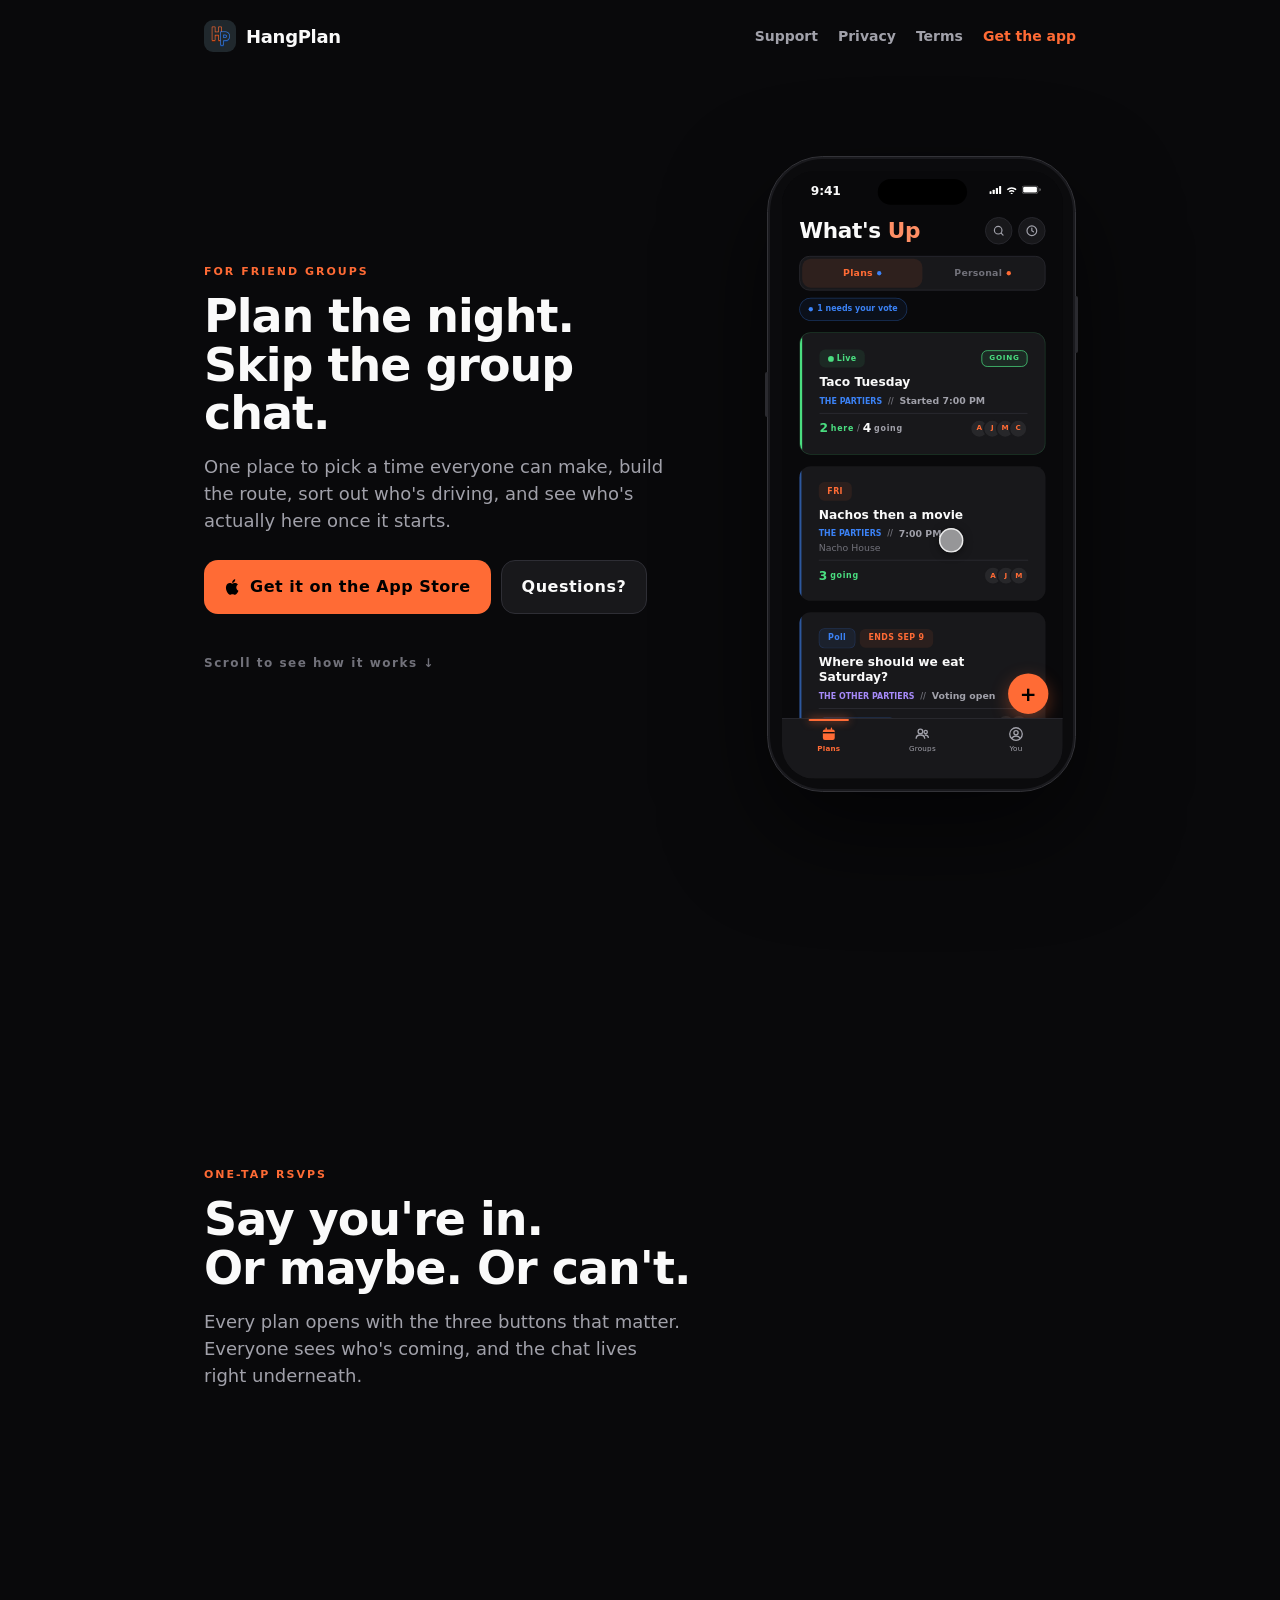
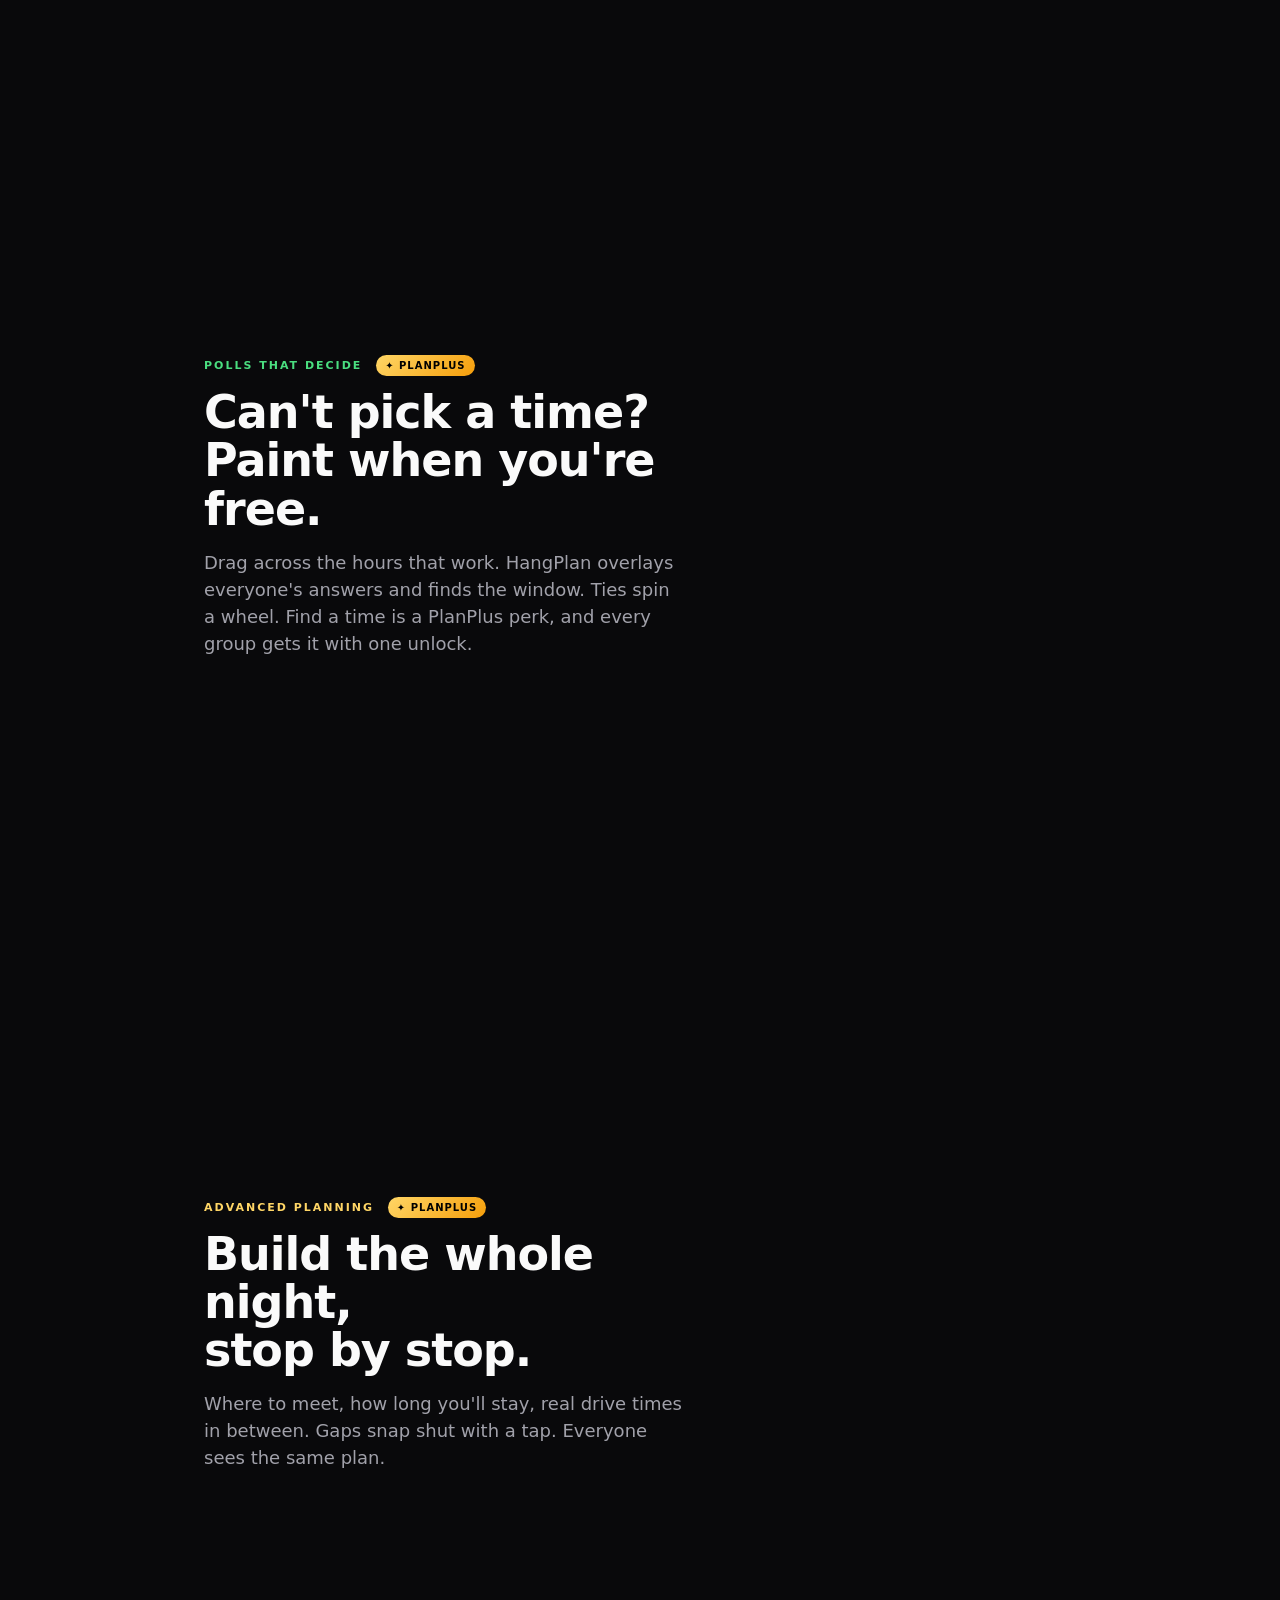
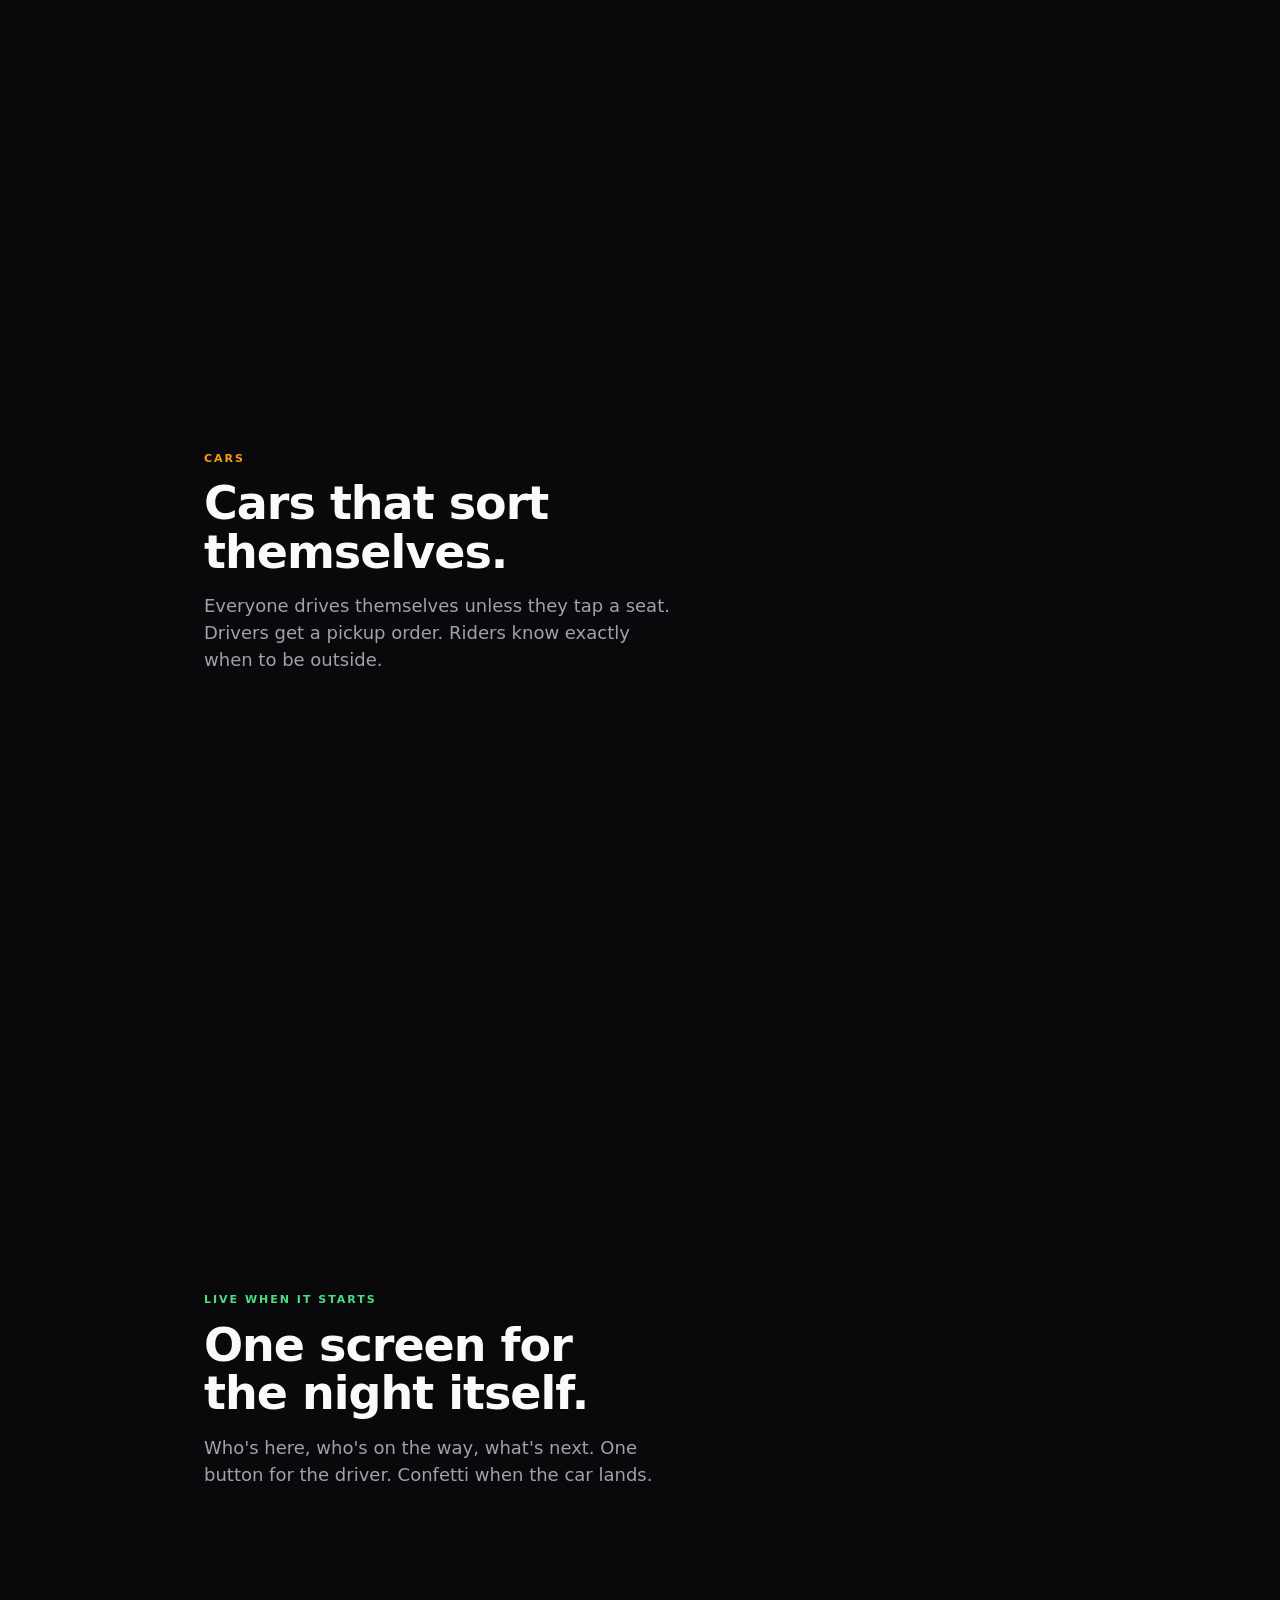
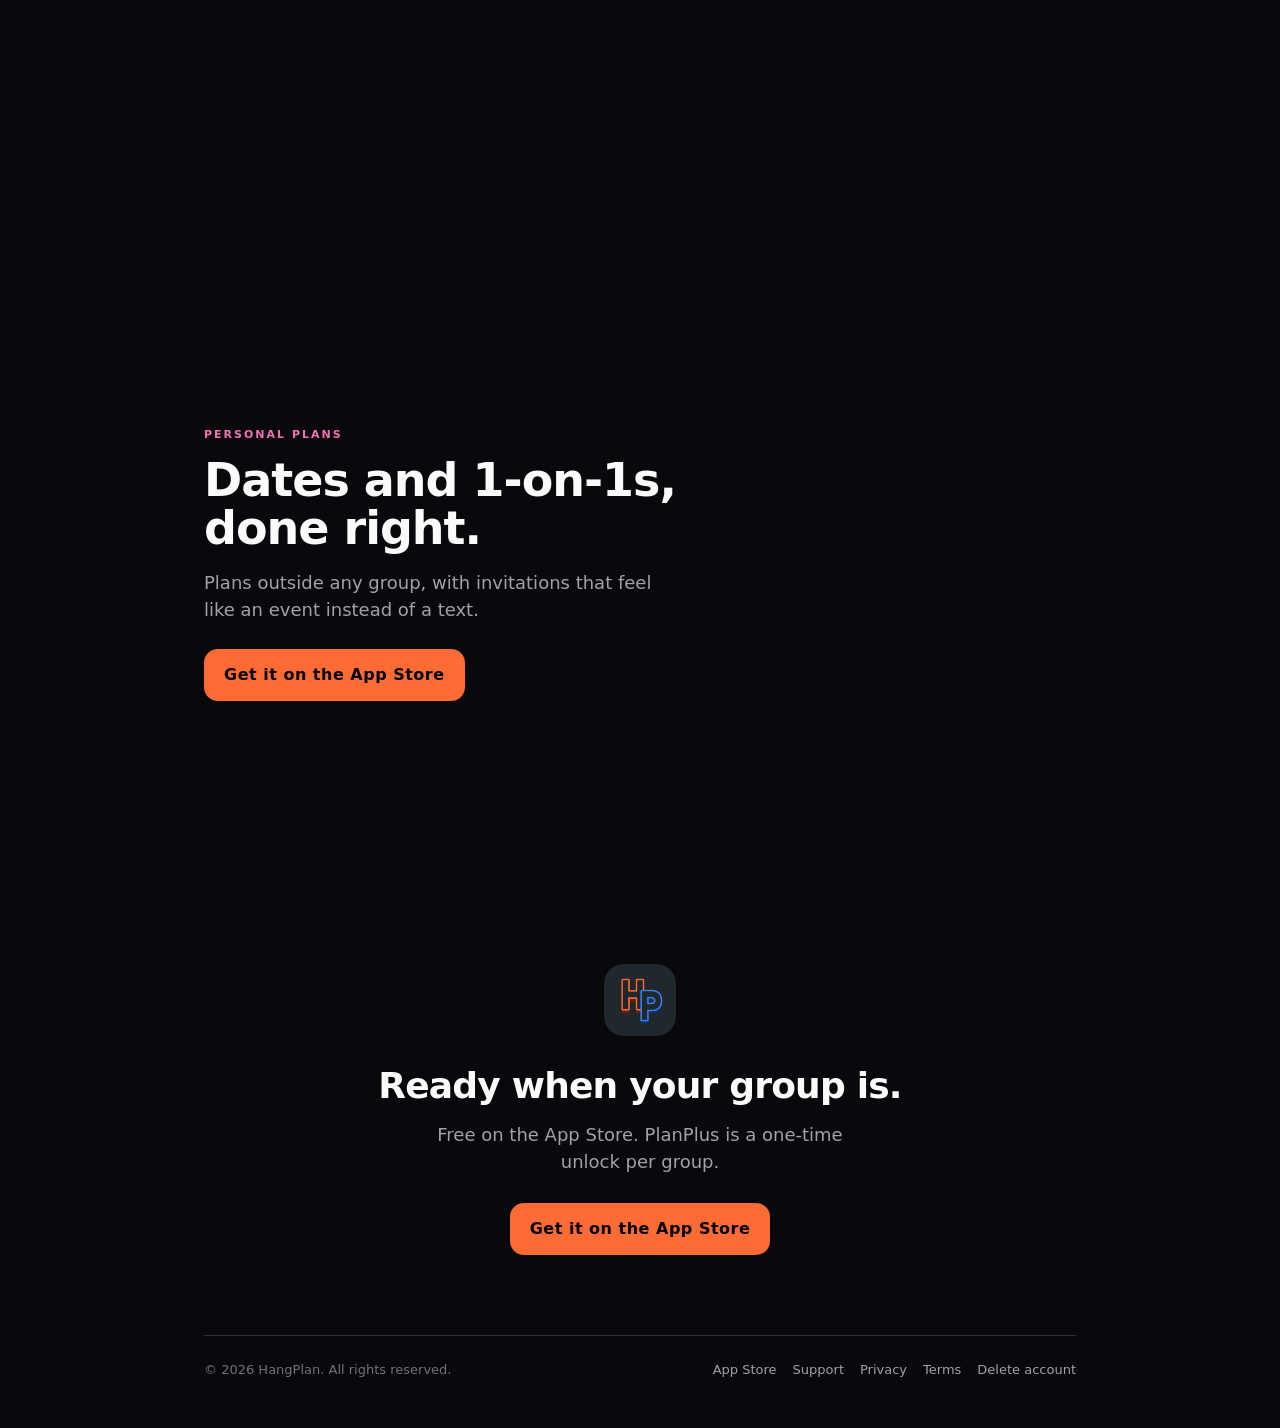
==== commit e5ceb897: "Add App Store link to every page footer Co-Authored-By: Claude Fable 5.1 <noreply@anthropic.com> Cla" ====
--- a/index.html
+++ b/index.html
@@ -325,7 +325,7 @@
 
     <footer>
       <div>© <span id="y"></span> HangPlan. All rights reserved.</div>
-      <nav><a href="support.html">Support</a><a href="privacy.html">Privacy</a><a href="terms.html">Terms</a><a href="delete-account.html">Delete account</a></nav>
+      <nav><a href="https://apps.apple.com/us/app/hangplan-organize-the-group/id6760122901">App Store</a><a href="support.html">Support</a><a href="privacy.html">Privacy</a><a href="terms.html">Terms</a><a href="delete-account.html">Delete account</a></nav>
     </footer>
   </div>
   <script>document.getElementById('y').textContent = new Date().getFullYear();</script>
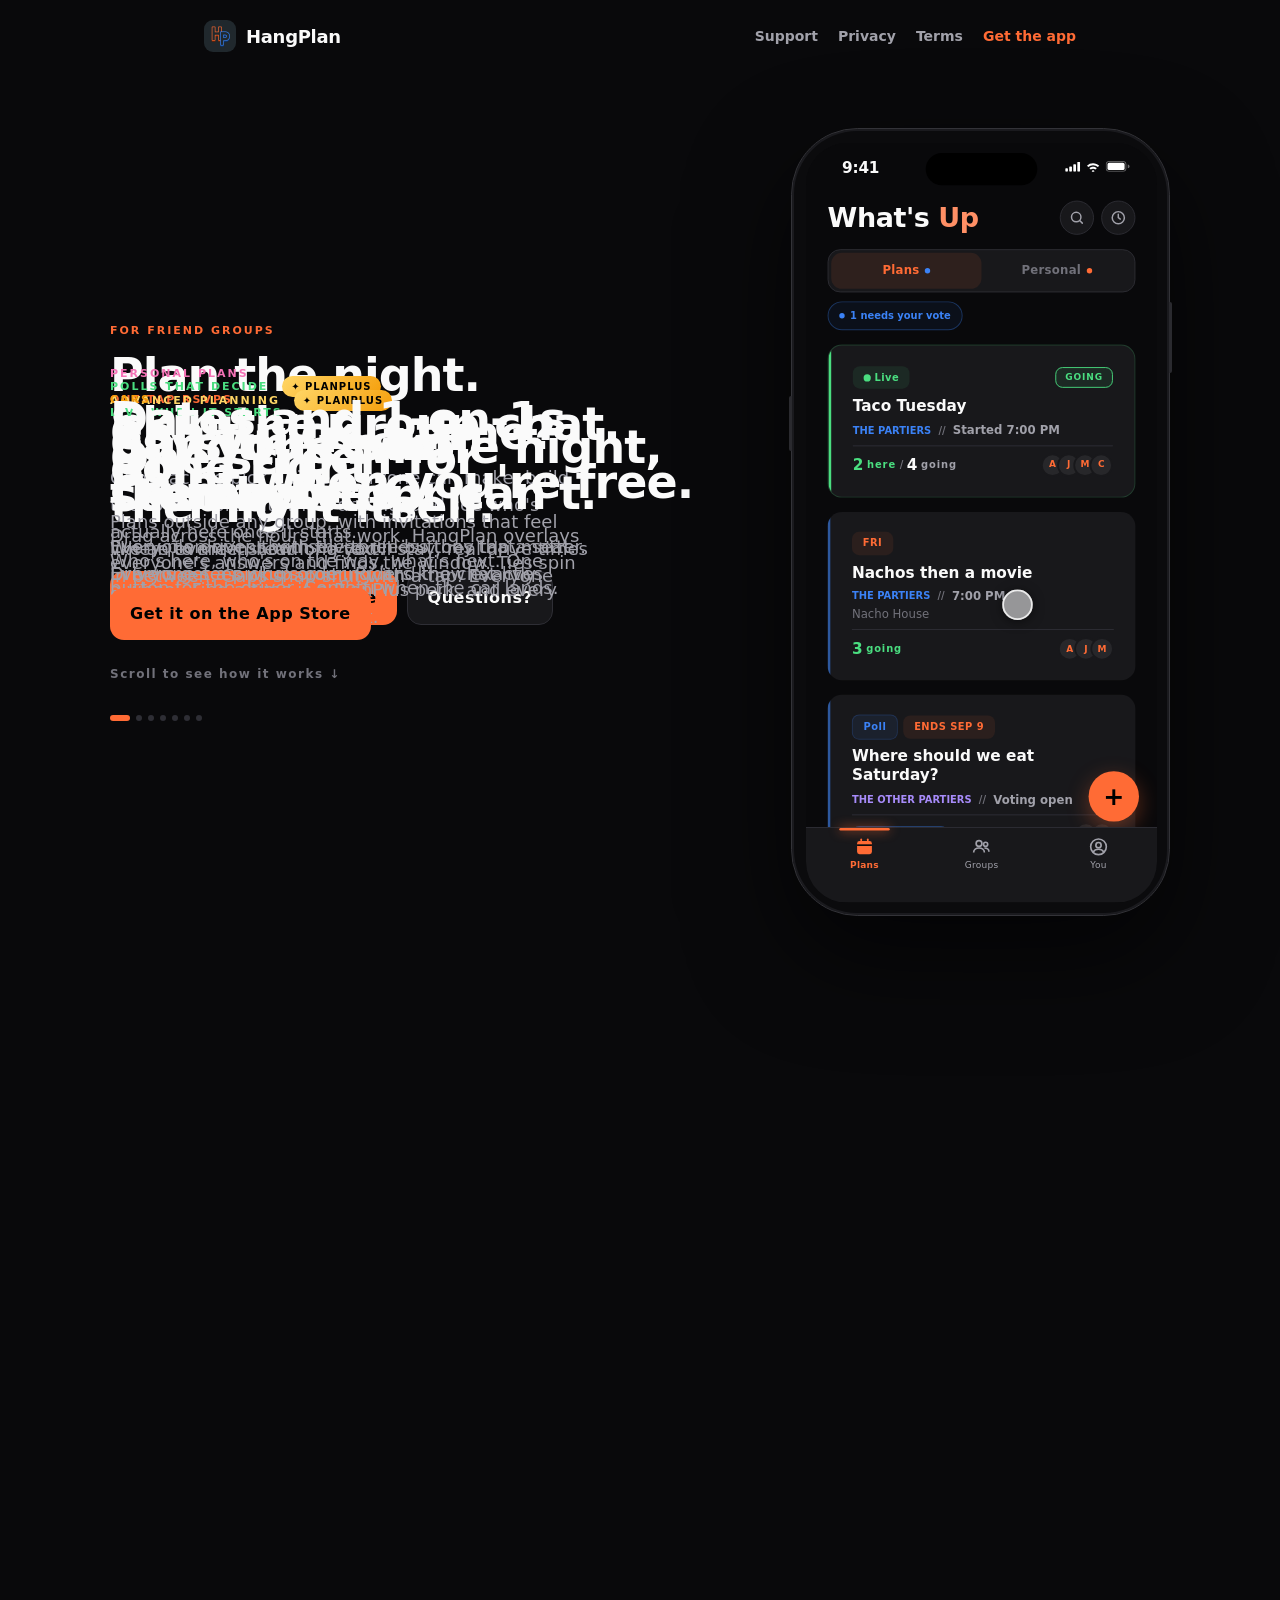
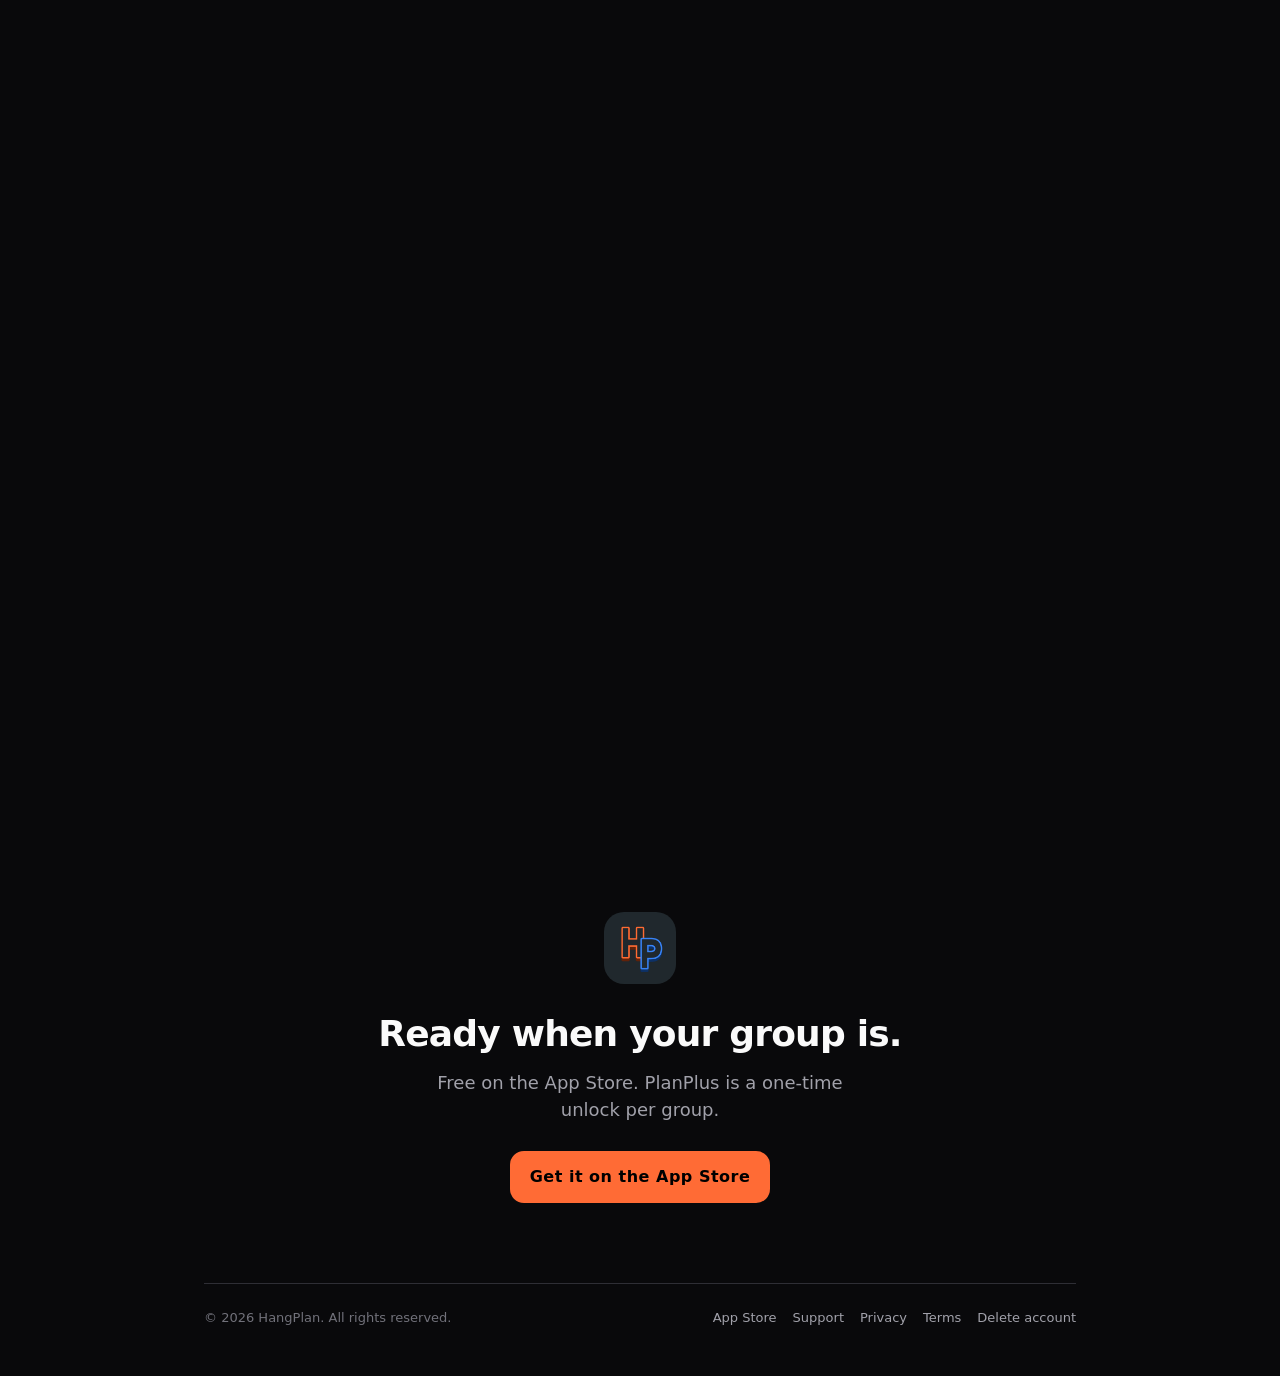
==== commit 9a28e934: "Homepage: pin the text with the phone, scroll only swaps screens; bigger phone Co-Authored-By: Claud" ====
--- a/index.html
+++ b/index.html
@@ -6,8 +6,8 @@
   <title>HangPlan — Plan the night with your people</title>
   <meta name="description" content="HangPlan is the group planning app: polls that find a time, routes with drive times, carpools that sort themselves, and a live screen for the night itself.">
   <link rel="icon" href="favicon.png">
-  <link rel="stylesheet" href="styles.css?v=4">
-  <link rel="stylesheet" href="story.css?v=4">
+  <link rel="stylesheet" href="styles.css?v=5">
+  <link rel="stylesheet" href="story.css?v=5">
 </head>
 <body>
   <div class="wrap">
@@ -22,6 +22,8 @@
     </header>
 
     <section class="story" id="story">
+      <div class="stage">
+      <div class="left">
       <div class="steps">
 
         <div class="step on" data-screen="home">
@@ -74,6 +76,7 @@
           </div>
         </div>
 
+      </div>
       </div>
 
       <div class="device-col" aria-hidden="true">
@@ -314,6 +317,7 @@
           </div>
         </div>
       </div>
+      </div>
     </section>
 
     <section class="closing">
@@ -329,6 +333,6 @@
     </footer>
   </div>
   <script>document.getElementById('y').textContent = new Date().getFullYear();</script>
-  <script src="story.js?v=4"></script>
+  <script src="story.js?v=5"></script>
 </body>
 </html>
--- a/story.css
+++ b/story.css
@@ -3,19 +3,17 @@
    Screen internals are built at the app's real sizes (390 x 844 pt) and
    scaled with --s, so the values below match src/lib/theme.ts exactly.
    ========================================================================== */
-:root { --s: 0.72; --sw: 390px; --sh: 844px; }
-@media (max-height: 780px) { :root { --s: 0.62; } }
-@media (max-height: 660px) { :root { --s: 0.54; } }
+:root { --s: 0.8; --sw: 390px; --sh: 844px; } /* --s is set from the viewport in story.js */
 
 nav.links .navcta { color: var(--primary); }
 
-/* ---------- layout ---------- */
-.story { display: grid; grid-template-columns: minmax(0, 1fr) calc(var(--sw) * var(--s) + 28px); gap: 56px; align-items: start; }
-.steps { min-width: 0; }
-.step { min-height: 92vh; display: flex; flex-direction: column; justify-content: center; opacity: 0.18; transform: translateY(6px); transition: opacity .45s ease, transform .45s ease; }
-.step.on { opacity: 1; transform: none; }
-.step:first-child { min-height: 88vh; }
-.step:last-child { min-height: 80vh; }
+/* ---------- layout: the whole story is one pinned stage ---------- */
+.story { position: relative; height: calc(var(--n, 7) * 100vh + 100vh); width: min(1060px, 100vw - 48px); margin-left: calc(50% - min(1060px, 100vw - 48px) / 2); }
+.stage { position: sticky; top: 0; height: 100vh; height: 100dvh; display: grid; grid-template-columns: minmax(0, 1fr) calc(var(--sw) * var(--s) + 28px); gap: 56px; align-items: center; }
+.steps { display: grid; min-width: 0; }
+.left { min-width: 0; }
+.step { grid-area: 1 / 1; align-self: center; opacity: 0; transform: translateY(18px); transition: opacity .5s ease, transform .55s cubic-bezier(.2,.8,.2,1); pointer-events: none; }
+.step.on { opacity: 1; transform: none; pointer-events: auto; }
 .step h1, .step h2 { font-size: 46px; line-height: 1.05; letter-spacing: -1px; margin: 12px 0 16px; font-weight: 800; }
 .step .lead { font-size: 18px; color: var(--text-2); font-weight: 500; max-width: 480px; margin: 0; }
 .ctas { display: flex; flex-wrap: wrap; gap: 10px; margin-top: 26px; }
@@ -25,8 +23,11 @@
 .scrollhint span { display: inline-block; animation: bob 1.6s ease-in-out infinite; }
 @keyframes bob { 0%,100% { transform: translateY(0); } 50% { transform: translateY(4px); } }
 .eyebrow .gold { margin-left: 8px; }
-
-.device-col { position: sticky; top: calc(50vh - var(--sh) * var(--s) / 2 - 14px); align-self: start; padding: 24px 0; display: flex; justify-content: center; }
+.rail { display: flex; gap: 6px; margin-top: 32px; }
+.rail i { width: 6px; height: 6px; border-radius: 3px; background: var(--border); transition: width .3s, background .3s; cursor: pointer; }
+.rail i.on { width: 20px; background: var(--primary); }
+
+.device-col { display: flex; justify-content: center; }
 
 .closing { text-align: center; padding: 40px 0 80px; }
 .closing-icon { width: 72px; height: 72px; border-radius: 20px; margin-bottom: 16px; }
@@ -34,13 +35,15 @@
 .closing .lead { margin: 0 auto; max-width: 440px; }
 
 @media (max-width: 860px) {
-  :root { --s: 0.5; }
-  .story { display: flex; flex-direction: column; gap: 0; }
-  .device-col { order: -1; top: 8px; z-index: 2; padding: 8px 0 0; }
-  .step { min-height: 62vh; justify-content: flex-start; padding-top: 28px; text-align: center; align-items: center; }
-  .step:first-child { min-height: 62vh; }
-  .step h1, .step h2 { font-size: 34px; }
+  .stage { grid-template-columns: 1fr; grid-template-rows: auto 1fr; gap: 20px; align-items: start; padding-top: 12px; }
+  .device-col { order: -1; }
+  .steps { align-self: start; }
+  .step { text-align: center; align-items: center; display: flex; flex-direction: column; }
+  .step h1, .step h2 { font-size: 30px; }
+  .step .lead { font-size: 16px; }
   .ctas { justify-content: center; }
+  .scrollhint { margin-top: 20px; }
+  .rail { justify-content: center; margin-top: 20px; }
   nav.links .navcta { display: none; }
 }
 
